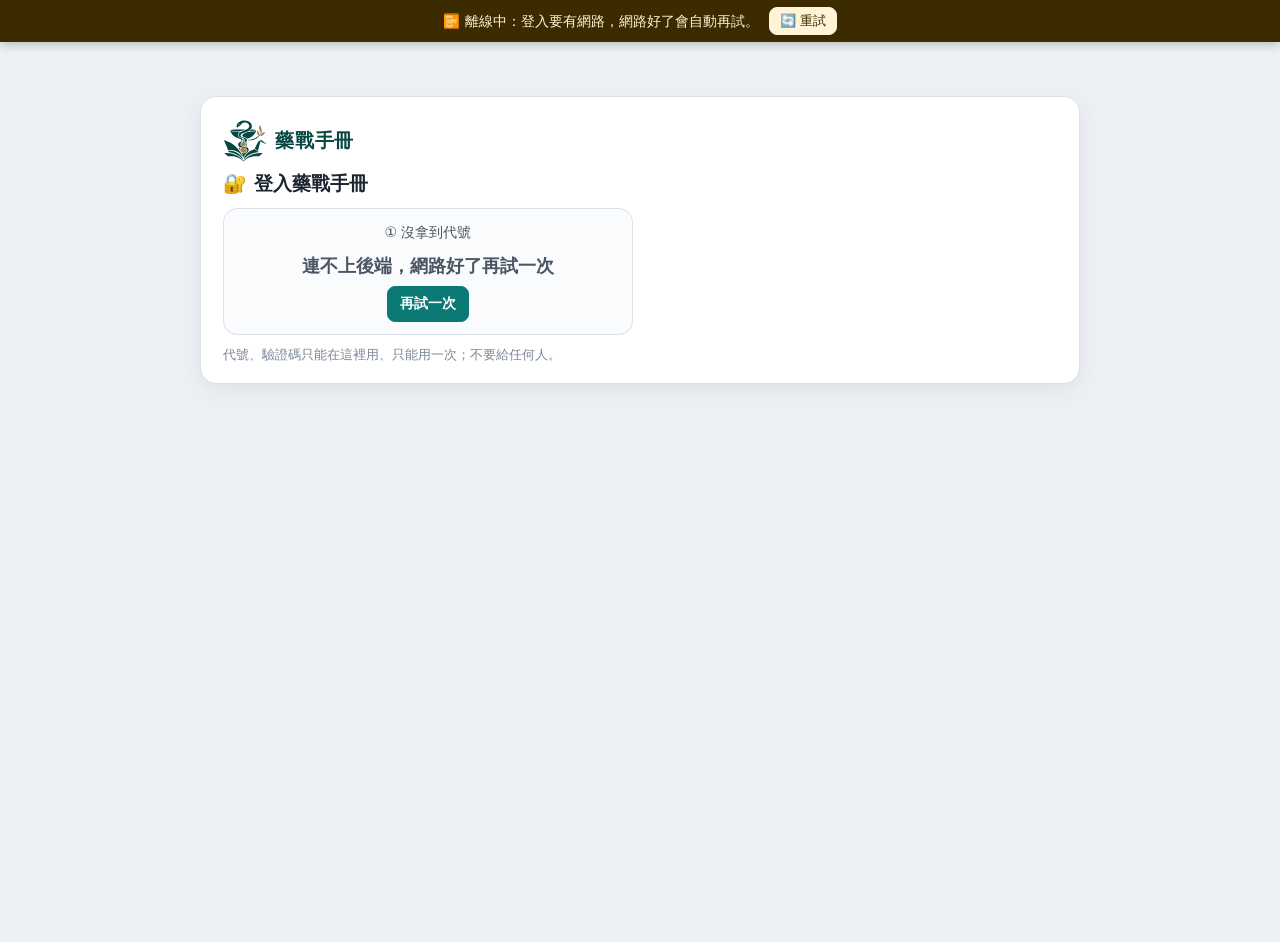
==== index.html @ fbfbbc4a "Add files via upload" ====
<!doctype html>
<html lang="zh-Hant">
<head>
<meta charset="utf-8">
<meta http-equiv="Content-Security-Policy" content="default-src 'none'; script-src 'self'; style-src 'self' 'unsafe-inline'; img-src 'self' data: blob: https:; connect-src 'self' https://script.google.com https://script.googleusercontent.com; font-src data:; media-src blob:; base-uri 'none'; form-action 'none'; object-src 'none'; frame-src https:; worker-src 'self'; manifest-src 'self'">
<meta name="referrer" content="no-referrer">
<meta name="robots" content="noindex,nofollow,noarchive,nosnippet,noimageindex">
<meta name="viewport" content="width=device-width, initial-scale=1, viewport-fit=cover">
<meta name="buyao-hb" content="v12.35（藥戰手冊網頁 12.35・第 74 批）">
<title>藥戰手冊</title>
<link rel="icon" type="image/png" sizes="64x64" href="[data-uri]">
<link rel="apple-touch-icon" href="[data-uri]">
<link rel="stylesheet" href="hb.css?v=7b2b72beb1">
<style>.hbl{visibility:hidden;animation:hbl 0s linear 15s forwards}@keyframes hbl{to{visibility:visible}}</style>
</head>
<body>
<div id="app" class="app"><div class="scr bootscr"><div class="scr-in ld"><div class="ld-logo"><svg class="lg" aria-hidden="true" xmlns="http://www.w3.org/2000/svg" viewBox="153 123 1009 1009"><path fill="#064742" fill-rule="evenodd" d="M616.0 1094.2C567.2 1033.0 485.4 991.3 389.6 978.9C358.2 974.8 314.9 975.2 281.3 979.7L269.0 981.4L252.3 964.8C231.6 944.3 213.5 928.6 194.2 914.6C189.1 910.8 185.1 907.3 185.3 906.6C186.1 904.2 219.1 903.3 247.0 905.0C327.9 909.9 413.6 931.9 479.5 964.8C516.7 983.3 543.9 1002.2 572.3 1029.2C588.4 1044.4 596.9 1054.1 609.8 1071.4C623.4 1089.7 622.3 1088.5 624.0 1086.8C624.8 1085.9 628.0 1081.8 631.0 1077.5C669.0 1023.6 712.4 986.8 771.3 958.5C803.8 942.8 834.2 932.1 878.0 920.7C930.3 907.0 1006.5 900.1 1054.8 904.7C1062.5 905.4 1062.7 906.9 1055.6 912.0C1037.5 925.1 1003.3 954.7 987.8 970.9C982.4 976.4 977.4 981.0 976.7 981.0C976.0 981.0 969.2 980.1 961.5 979.0C885.2 968.3 802.8 981.1 733.5 1014.4C693.0 1033.8 660.8 1058.0 634.0 1088.9C628.3 1095.6 623.1 1101.0 622.5 1101.0C621.9 1101.0 618.9 1098.0 616.0 1094.2ZM609.0 1047.8C587.8 1021.0 559.6 993.7 533.3 974.6C479.2 935.2 376.1 895.9 298.0 884.9C290.0 883.8 283.1 882.4 282.5 881.9C281.9 881.3 280.3 876.1 278.9 870.2C276.8 861.8 276.5 859.2 277.5 858.2C282.0 853.3 333.9 851.8 359.0 855.8C433.7 867.9 503.3 902.4 553.0 952.0C583.5 982.4 602.9 1011.7 612.4 1041.9C615.9 1053.1 614.8 1055.1 609.0 1047.8ZM631.6 1049.1C630.5 1047.3 635.2 1028.2 641.6 1008.9C654.8 968.6 683.4 927.3 716.8 900.1C722.0 895.9 728.3 890.8 730.8 888.7C738.0 882.9 753.3 872.9 766.5 865.2C777.5 858.9 788.9 852.8 822.5 835.5C829.1 832.1 842.9 824.9 853.3 819.6L872.0 809.8L874.9 811.7C876.4 812.7 883.7 818.1 891.1 823.7C898.5 829.3 908.5 836.9 913.5 840.6C924.0 848.5 952.7 867.8 962.3 873.5C975.8 881.5 976.0 882.4 963.8 883.4C932.9 886.0 876.3 898.3 840.5 910.1C748.5 940.6 681.5 984.5 639.5 1041.8C633.5 1050.0 632.6 1050.8 631.6 1049.1ZM621.2 1008.8C619.5 994.1 615.5 975.6 611.4 962.6C607.6 950.8 594.8 923.3 588.7 913.7C584.1 906.6 584.0 905.6 588.2 906.3C590.0 906.6 595.3 907.6 600.0 908.4C632.7 914.4 669.2 903.6 689.5 881.9C703.1 867.4 709.8 851.4 708.7 836.3C707.8 823.9 702.0 814.3 689.9 805.2C671.3 791.1 643.2 782.6 587.5 774.0C550.8 768.3 528.5 759.7 514.7 745.7C495.7 726.6 495.3 699.6 513.8 675.7C519.8 667.8 528.7 660.6 541.8 653.1C558.0 643.9 595.0 629.6 597.2 631.8C599.1 633.7 592.7 642.3 578.5 657.0C567.2 668.7 563.8 672.9 560.7 679.0C552.7 695.0 552.3 711.1 559.6 725.1C567.6 740.3 582.5 748.5 619.5 758.1C659.3 768.3 681.9 776.6 696.6 786.3C708.6 794.2 709.5 791.7 698.8 780.4C691.1 772.4 681.0 765.5 668.5 759.9C664.4 758.0 661.0 755.9 661.0 755.2C661.0 753.2 666.2 749.1 668.8 749.0C670.1 749.0 675.0 750.6 679.8 752.6C710.9 765.4 730.9 784.0 738.0 806.6C744.7 828.2 739.5 852.9 724.2 872.2C721.0 876.2 709.5 888.0 698.7 898.4C687.8 908.7 676.3 920.7 673.0 924.9C654.3 948.6 640.2 974.3 630.4 1002.2C627.2 1011.5 624.1 1019.0 623.5 1019.0C622.8 1019.0 621.9 1014.8 621.2 1008.8ZM599.1 983.7C555.5 914.2 497.0 868.5 421.5 845.2C374.5 830.7 316.8 829.0 279.7 841.2C273.8 843.1 272.8 843.2 271.6 841.9C270.8 841.1 267.4 833.1 264.0 824.0C236.5 751.5 208.2 684.8 181.5 629.4C176.1 618.1 172.6 609.7 173.0 609.0C173.9 607.5 176.5 608.3 204.5 618.7C298.2 653.6 364.3 689.1 424.0 736.6C446.1 754.3 478.9 787.6 496.9 810.9C499.3 814.0 503.1 818.8 505.4 821.5C510.1 827.1 538.5 864.6 552.6 884.0C569.7 907.4 586.8 934.8 593.2 949.0C602.4 969.3 609.6 994.0 606.2 994.0C605.8 994.0 602.6 989.4 599.1 983.7ZM937.5 843.7C929.8 838.0 918.3 829.5 912.0 824.9C885.0 805.3 882.0 802.8 882.0 800.4C882.0 799.1 884.3 793.6 887.1 788.3C890.0 782.9 895.7 771.8 900.0 763.5C904.2 755.2 910.2 743.8 913.2 738.0C916.3 732.2 925.4 714.7 933.5 699.0C956.2 655.1 966.1 636.7 968.4 634.2C969.5 632.9 978.6 626.6 988.5 620.3C998.4 613.9 1008.5 607.4 1010.9 605.8C1015.6 602.7 1019.6 602.4 1021.3 605.1C1022.1 606.3 1021.7 609.2 1019.8 615.6C1013.3 638.0 1002.9 674.7 999.6 686.5C997.7 693.6 992.9 711.0 989.1 725.0C981.2 753.5 980.3 757.0 966.7 810.0C961.4 830.6 956.6 848.9 956.2 850.5C954.8 855.6 952.4 854.7 937.5 843.7ZM524.0 826.9C520.7 822.4 518.0 817.7 518.0 816.6C518.0 807.5 527.3 787.3 535.6 778.2L540.7 772.5L546.6 773.8C555.8 775.7 556.1 776.6 550.1 784.0C540.4 796.2 534.6 810.3 533.2 825.9C532.8 831.0 532.0 834.5 531.3 834.7C530.6 835.0 527.4 831.4 524.0 826.9ZM681.8 743.8C679.2 742.7 676.9 741.3 676.7 740.6C676.4 740.0 678.0 736.5 680.2 733.0C690.2 716.5 691.3 696.8 683.2 680.5C678.9 671.9 675.0 666.9 661.5 653.0C646.3 637.4 643.5 632.7 643.6 623.5C643.7 619.1 644.4 616.1 646.3 612.3C652.1 601.1 649.1 587.8 638.5 577.5C627.9 567.1 611.5 560.3 569.0 548.5C550.8 543.5 532.2 535.2 523.4 528.2C504.9 513.6 502.5 483.9 518.0 460.8C534.0 436.8 562.9 417.3 611.9 397.3C652.3 380.8 659.7 377.6 673.0 371.2C712.4 352.3 736.1 332.7 747.7 309.6C760.4 284.4 756.2 258.2 736.2 236.8C727.2 227.3 720.2 222.4 706.4 215.8C668.0 197.8 613.1 201.3 589.2 223.5C585.7 226.7 581.7 231.4 580.3 233.9C565.0 260.4 546.7 277.8 516.5 294.4C503.9 301.3 498.0 303.9 488.8 306.4C483.5 307.9 483.0 308.3 482.0 311.8C480.5 317.5 480.9 324.9 483.1 331.0C486.3 339.9 486.4 340.0 484.7 340.0C483.9 340.0 481.1 337.7 478.6 334.9C473.2 328.9 470.0 320.0 470.0 310.8C470.0 306.3 469.4 303.8 467.8 301.2C466.1 298.4 465.5 295.6 465.2 288.9C464.0 264.5 483.0 226.5 507.7 204.0C527.9 185.6 560.9 168.7 591.3 161.0C638.1 149.3 690.3 154.3 732.7 174.5C784.5 199.3 815.0 241.3 815.0 287.9C815.0 342.2 777.4 384.6 702.5 415.0C695.4 417.9 674.0 425.5 655.0 432.0C604.2 449.3 594.4 453.5 579.8 464.2C570.9 470.7 564.8 477.7 560.8 485.8C554.6 498.4 556.8 513.8 566.4 524.8C574.6 534.1 590.5 541.3 620.0 549.0C653.1 557.7 669.0 563.5 681.1 571.6C706.8 588.6 710.1 617.7 689.0 640.4C685.9 643.7 682.8 647.5 682.1 648.7C679.5 653.7 681.2 658.6 688.1 666.6C698.6 678.8 702.3 688.7 702.4 705.0C702.5 720.4 698.3 733.5 690.5 742.9C687.4 746.5 687.9 746.4 681.8 743.8ZM1122.5 688.9C1113.2 685.1 1097.4 678.6 1087.5 674.6C1041.4 655.8 1024.4 648.6 1022.8 647.1C1021.2 645.6 1021.4 644.4 1026.9 626.6C1030.0 616.1 1033.2 607.4 1033.9 607.2C1034.5 607.0 1037.6 608.7 1040.8 611.1C1049.4 617.5 1084.5 645.6 1092.6 652.4C1096.5 655.8 1105.9 663.7 1113.5 670.0C1145.7 696.8 1145.0 696.1 1141.3 695.9C1140.3 695.9 1131.8 692.8 1122.5 688.9ZM578.4 625.9C578.2 625.4 577.8 620.7 577.7 615.3C577.4 602.8 575.1 597.3 567.1 589.7C559.4 582.4 557.9 581.7 535.8 576.1C500.2 567.0 482.4 560.7 457.0 548.1C401.5 520.5 361.6 481.8 337.0 431.5C328.9 415.1 322.2 396.4 323.7 394.9C324.4 394.2 327.8 394.8 334.4 396.9C354.8 403.4 398.2 409.0 452.0 412.0C470.8 413.0 526.3 415.0 537.8 415.0C542.3 415.0 544.0 415.4 544.0 416.4C544.0 417.1 541.2 419.9 537.8 422.6C507.2 446.4 490.9 476.1 494.9 501.1C497.4 516.8 502.8 526.6 514.3 536.1C524.8 544.9 535.2 549.5 568.7 560.0C580.6 563.7 587.7 568.2 593.2 575.5C598.3 582.2 600.1 587.8 600.7 598.5C601.2 607.2 601.1 607.7 597.8 614.0C594.9 619.8 593.9 620.8 589.0 623.2C582.8 626.2 579.2 627.1 578.4 625.9ZM744.0 610.9C727.2 609.8 726.0 609.3 726.0 604.1C726.0 601.9 726.4 599.9 726.9 599.6C727.3 599.3 735.3 598.8 744.6 598.5C785.1 597.0 811.8 592.7 847.0 581.8C868.8 575.1 880.3 570.5 899.1 560.9C968.6 525.4 1017.8 466.4 1041.3 390.0C1043.8 382.0 1046.1 373.6 1046.5 371.2C1047.2 367.0 1049.2 365.6 1050.4 368.6C1051.4 371.3 1051.0 381.1 1049.5 391.5C1044.3 426.1 1027.7 462.5 1001.4 497.2C991.5 510.3 965.8 536.0 951.5 547.1C893.7 592.3 817.0 615.9 744.0 610.9ZM707.9 575.8C701.0 562.9 683.6 551.8 656.5 543.0C616.7 530.2 604.7 523.6 598.0 511.0C595.6 506.5 596.2 496.2 599.2 489.7C607.2 472.6 631.1 458.1 691.7 433.4C699.0 430.4 711.6 424.9 719.7 421.2L734.5 414.3L753.0 413.6C818.1 411.2 875.2 404.6 899.9 396.8C905.5 395.0 909.6 394.2 910.1 394.7C911.4 396.0 905.2 413.4 898.6 427.3C879.0 468.7 844.9 506.0 802.0 533.2C781.7 546.1 761.7 555.6 737.5 563.9C720.6 569.8 718.5 570.8 714.6 574.9C711.1 578.6 709.5 578.8 707.9 575.8ZM482.5 398.9C413.9 396.8 342.0 390.1 326.2 384.2C320.7 382.1 319.5 379.1 323.2 376.6C332.6 370.4 387.4 365.6 477.0 363.0C529.8 361.5 662.0 361.7 662.0 363.3C662.0 364.7 646.4 371.8 622.9 381.0C614.4 384.3 600.5 390.0 592.0 393.5L576.5 400.0L541.5 399.8C522.2 399.8 495.7 399.3 482.5 398.9ZM768.4 396.9C767.6 395.6 767.3 396.0 778.0 387.9C782.7 384.4 790.5 377.7 795.3 373.1L804.2 364.6L811.3 364.8C846.8 366.0 890.1 370.4 904.9 374.4C919.1 378.3 915.2 383.7 896.0 387.0C892.4 387.6 887.0 388.5 884.0 389.0C869.2 391.6 854.1 393.1 813.0 396.0C781.7 398.3 769.4 398.5 768.4 396.9ZM522.3 250.1C526.1 246.6 528.8 241.2 529.2 236.4C529.5 233.0 529.2 232.5 527.3 232.2C524.7 231.8 516.3 236.0 513.3 239.2C508.5 244.4 505.2 256.2 508.2 257.3C510.0 257.9 518.9 253.4 522.3 250.1Z"/><path fill="#A78448" fill-rule="evenodd" d="M604.1 897.9C590.4 895.2 578.3 889.0 568.1 879.4C541.0 853.9 540.2 813.4 566.3 786.7L573.0 779.7L579.8 780.3C591.1 781.4 629.7 788.6 641.8 791.9C664.9 798.2 679.6 805.4 688.0 814.6C693.7 820.8 695.0 824.4 695.0 834.3C695.0 864.8 672.4 890.5 639.4 897.5C631.9 899.1 611.4 899.3 604.1 897.9ZM633.0 752.4C630.0 751.6 624.6 750.6 621.0 750.0C589.5 744.9 572.0 731.2 568.8 709.2C567.7 701.9 567.8 700.5 569.9 692.9C573.0 681.2 575.4 677.6 591.0 661.5C608.9 642.9 611.7 637.3 614.0 614.4C615.6 598.4 612.6 585.0 605.0 574.8C603.4 572.5 602.0 570.2 602.0 569.8C602.0 566.6 616.9 573.5 624.5 580.2C627.1 582.5 630.2 586.7 632.1 590.5C635.6 597.7 635.7 600.8 632.5 615.0C628.9 631.3 633.3 642.6 649.6 658.7C667.5 676.5 672.1 683.7 674.1 697.5C676.7 715.0 667.9 733.3 652.2 743.0C649.6 744.6 645.8 747.7 643.8 750.0C641.8 752.2 639.8 754.0 639.3 753.9C638.9 753.8 636.0 753.2 633.0 752.4ZM1002.6 511.2C1002.3 510.8 1003.9 508.4 1006.0 505.9C1008.1 503.4 1014.1 495.3 1019.4 487.9C1036.1 464.5 1037.3 462.8 1045.5 454.6C1062.4 437.4 1085.7 426.1 1109.1 423.4C1116.6 422.6 1116.9 423.4 1113.5 433.6C1102.0 467.5 1082.6 489.4 1053.6 501.2C1036.4 508.3 1004.6 514.5 1002.6 511.2ZM961.3 508.2C959.7 507.0 950.2 489.9 946.4 481.2C939.6 465.4 937.7 455.6 937.6 437.5C937.6 421.1 938.6 413.5 943.1 396.8C946.3 385.0 946.6 385.0 957.3 396.1C972.0 411.3 978.5 424.4 981.2 444.0C983.4 460.6 979.2 480.1 969.4 499.1C965.0 507.6 963.3 509.5 961.3 508.2ZM1014.8 420.2C999.8 399.1 990.2 379.0 984.8 357.0C982.8 348.7 982.5 345.1 982.5 328.0C982.6 310.2 982.8 307.5 985.3 297.5C989.7 279.8 994.3 265.8 995.8 265.2C998.8 264.1 1012.5 282.3 1021.5 299.2C1036.6 327.6 1039.4 359.7 1029.9 397.5C1027.6 406.8 1022.4 421.9 1020.8 423.7C1019.1 425.7 1018.4 425.3 1014.8 420.2Z"/></svg></div><div class="ld-name">藥戰手冊</div><div class="bk" aria-hidden="true"><i class="bk-c"></i><i class="bk-l"></i><i class="bk-r"></i><i class="bk-p"></i><i class="bk-p"></i><i class="bk-p"></i></div><div class="ldbar" id="ldBar" role="progressbar" aria-label="載入進度" aria-valuemin="0" aria-valuemax="100"><i id="ldFill" class="pre"></i></div><p class="muted ldtx" id="bootMsg" role="status" aria-live="polite">載入網頁…</p><p class="muted hbl">還在載入…等太久的話：重新整理這一頁（LINE 裡是下面那排的 ↻）；還是不行，改用 Safari 或 Chrome 打開。</p><noscript><p>要開啟 JavaScript 才能看。</p></noscript></div></div></div>
<script src="cfg.js" defer></script>
<script src="hb3d.js?v=7b2b72beb1" defer></script>
<script src="hb.js?v=7b2b72beb1" defer></script>
</body>
</html>
---- hb.css ----
:root{
  color-scheme: light;
  --bg:#EEF1F4; --panel:#fff; --ink:#1B2430; --ink2:#4A5565; --ink3:#7B8696; --line:#DCE1E8;
  --accent:#0B7A75; --accent2:#E3F4F2; --blue:#1F6FD0; --warn:#8A5A00; --warnbg:#FFF4D6; --bad:#B3261E; --ok:#1B7F3B;
  --mono: ui-monospace, SFMono-Regular, Menlo, Consolas, "Noto Sans Mono CJK TC", monospace;
}
*{box-sizing:border-box}
html,body{margin:0;background:var(--bg);color:var(--ink);font:14px/1.55 "Noto Sans TC","PingFang TC","Microsoft JhengHei",system-ui,-apple-system,"Noto Sans CJK TC",sans-serif}
button{font:inherit;color:inherit;cursor:pointer}
.wrap{max-width:1800px;margin:0 auto;padding:18px 16px 60px}
h1{font-size:20px;margin:0 0 4px}
.sub{color:var(--ink2);margin:0 0 12px}
.banner{background:#FFF8E1;border:1px solid #F0DDA0;border-radius:10px;padding:10px 14px;color:#6B4E00;margin:10px 0 14px;font-size:13.5px}
.banner b{color:#4D3800}
.tabs{display:flex;gap:6px;flex-wrap:wrap;margin:6px 0 14px;position:sticky;top:0;background:var(--bg);padding:8px 0;z-index:20}
.tab{border:1px solid var(--line);background:#fff;border-radius:999px;padding:7px 14px;font-size:14px}
.tab[aria-selected=true]{background:var(--accent);border-color:var(--accent);color:#fff;font-weight:600}
.pane{display:none}.pane.on{display:block}
.card{background:var(--panel);border:1px solid var(--line);border-radius:14px;padding:14px 16px}
.card h2{font-size:16px;margin:0 0 6px}
.card h3{font-size:14px;margin:0 0 4px}
.muted{color:var(--ink3)}
.tag{display:inline-block;border-radius:6px;padding:1px 7px;font-size:12px;font-weight:600;background:var(--accent2);color:var(--accent)}
.tag.warn{background:var(--warnbg);color:var(--warn)}
.tag.gray{background:#EEF0F3;color:#4A5565}
.mk{display:inline-flex;align-items:center;justify-content:center;width:20px;height:20px;border-radius:50%;background:#D93025;color:#fff;font-size:12px;font-weight:700;vertical-align:middle;margin:0 3px}
.row{display:flex;gap:16px;flex-wrap:wrap;align-items:flex-start}
.btn{border:1px solid var(--line);background:#fff;border-radius:8px;padding:6px 12px}
.btn.pri{background:var(--accent);border-color:var(--accent);color:#fff;font-weight:600}
.btn.bad{color:var(--bad);border-color:#E8B9B5}
.btn.sm{padding:3px 9px;font-size:12.5px}
.btn:disabled{opacity:.45;cursor:default}

.fx-bubble{position:relative;flex:none;font-family:inherit;color:#111}
.fx-car{display:flex;gap:8px;align-items:stretch;overflow-x:auto;padding:2px 2px 8px;max-width:100%;scrollbar-width:thin}
.fx-box{min-width:0;position:relative}
.fx-text{min-width:0;overflow-wrap:anywhere}
.fx-tap{cursor:pointer}
.fx-tap:hover{filter:brightness(.97)}
.fx-btn{display:flex;align-items:center;justify-content:center;text-align:center;border-radius:8px;font-weight:700;padding:0 10px;user-select:none}
.fx-img{display:block;max-width:100%}
.fx-sep{height:1px;background:#E0E0E0}

.web{background:#fff;border:1px solid var(--line);border-radius:14px;overflow:hidden;position:relative}
.wbar{display:flex;align-items:center;gap:10px;padding:10px 16px;border-bottom:1px solid var(--line);background:#fff}
.wbar .ttl{font-weight:800;color:var(--accent);font-size:16px}
.wbar .sp{flex:1}
.wbar .who{font-size:12.5px;color:var(--ink2)}
.wbar .idle{font-size:12px;border-radius:999px;background:#F1F3F5;padding:2px 9px;color:#4A5565;font-variant-numeric:tabular-nums}
.wbody{display:flex;min-height:520px}
.side{width:260px;flex:none;border-right:1px solid var(--line);background:#FAFBFC;padding:10px;overflow:auto;max-height:760px}
.side h4{margin:6px 8px;font-size:12px;color:var(--ink3);letter-spacing:.04em}
.chI{display:flex;gap:9px;align-items:center;padding:7px 8px;border-radius:9px;cursor:pointer;border:1px solid transparent}
.chI:hover{background:#EFF2F5}
.chI.on{background:var(--accent2);border-color:#BFE3DF}
.chI .th{width:38px;height:38px;border-radius:8px;flex:none;object-fit:cover;background:#ddd}
.chI .t1{font-size:12px;color:var(--accent);font-weight:700;line-height:1.2}
.chI .t2{font-size:13.5px;line-height:1.25;font-weight:600}
.main{flex:1;min-width:0;padding:18px 22px;position:relative}
.wm{position:absolute;inset:0;pointer-events:none;z-index:6;opacity:.09;background-repeat:repeat}
.grid10{display:grid;grid-template-columns:repeat(auto-fill,minmax(190px,1fr));gap:12px}
.gch{border:1px solid var(--line);border-radius:12px;overflow:hidden;background:#fff;cursor:pointer;display:flex;flex-direction:column}
.gch:hover{box-shadow:0 4px 14px rgba(20,40,60,.12)}
.gch img{width:100%;aspect-ratio:20/13;object-fit:cover;display:block}
.gch .gb{padding:9px 11px}
.gch .n{font-size:12px;color:var(--accent);font-weight:700}
.gch .nm{font-weight:700;font-size:14.5px;line-height:1.3}
.gch .it{font-size:12px;color:var(--ink3);margin-top:3px}
.art{max-width:var(--aw,760px)}
.art h2{font-size:20px;margin:2px 0 2px}
.art .crumb{font-size:12.5px;color:var(--accent);font-weight:700}
.art .txt{margin:5px 0}
.art .li{display:flex;gap:8px;margin:5px 0}
.art .li .mkr{flex:none;min-width:1.6em;color:var(--ink2)}
.art table{border-collapse:collapse;margin:10px 0;font-size:13.5px;max-width:100%}
.art th,.art td{border:1px solid #CBD2DA;padding:5px 9px;text-align:center}
.art th{background:#F0F3F6}
.art figure{margin:12px 0;max-width:min(100%,560px)}
.art figure img{width:100%;border:1px solid var(--line);border-radius:6px;display:block;cursor:zoom-in}
.art figcaption{font-size:12.5px;color:var(--ink3);margin-top:3px}
.note{background:#FFF8E1;border:1px solid #F0DDA0;border-radius:8px;padding:8px 12px;margin:12px 0;color:#5B4300}
.note b.nl{display:block;font-size:12px;letter-spacing:.06em;color:#8A6D00;margin-bottom:2px}
.foot{font-size:12px;color:#9AA3AF;text-align:center;margin-top:18px}

.edit{display:grid;grid-template-columns:230px minmax(360px,1fr) 400px;gap:0;min-height:640px}
.edit>div{padding:12px;min-width:0}
.edit .c1{border-right:1px solid var(--line);background:#FAFBFC}
.edit .c3{border-left:1px solid var(--line);background:#F6F8FA}
.lbl{font-size:12px;color:var(--ink3);margin:10px 0 3px;font-weight:600}
.in,.ta{width:100%;border:1px solid #C7CED7;border-radius:8px;padding:7px 10px;font:inherit;background:#fff}
.ta{min-height:76px;resize:vertical}
.blk{border:1px solid var(--line);border-radius:10px;background:#fff;margin:8px 0;overflow:hidden}
.blk .bh{display:flex;align-items:center;gap:6px;padding:4px 8px;background:#F3F5F8;font-size:12px;color:var(--ink2);font-weight:600}
.blk .bh .sp{flex:1}
.blk .bb2{padding:8px}
.blk .bb2 .ta{min-height:60px}
.drop{border:2px dashed #AAB4C0;border-radius:10px;padding:12px;text-align:center;color:var(--ink3);background:#fff;font-size:13px}
.drop.hot{border-color:var(--accent);background:var(--accent2)}
.drop img{max-width:100%;max-height:140px;border-radius:6px;display:block;margin:6px auto 0}
.gridT{border-collapse:collapse;width:100%;font-size:12.5px}
.gridT td{border:1px solid #CBD2DA;padding:0}
.gridT input{width:100%;border:0;padding:4px 6px;font:inherit;background:transparent;min-width:44px}
.gridT tr:first-child td{background:#F0F3F6;font-weight:700}
.seg{display:inline-flex;border:1px solid #C7CED7;border-radius:8px;overflow:hidden}
.seg button{border:0;background:#fff;padding:4px 9px;font-size:12.5px;border-right:1px solid #E1E5EA}
.seg button:last-child{border-right:0}
.seg button.on{background:var(--accent);color:#fff;font-weight:700}
.meter{height:10px;border-radius:999px;background:#E3E7EC;overflow:hidden}
.meter i{display:block;height:100%;background:var(--accent);border-radius:999px}
.meter.over i{background:#D93025}
.meter.warn i{background:#E8A200}
.pvwrap{background:#7F9BC3;border-radius:12px;padding:10px;display:flex;justify-content:center;overflow:auto;max-height:560px}
.pvweb{background:#fff;border:1px solid var(--line);border-radius:10px;padding:10px 12px;overflow:auto;max-height:560px;margin:0 auto}

.tbl{border-collapse:collapse;width:100%;font-size:13px}
.tbl th,.tbl td{border-bottom:1px solid #E5E9EE;padding:7px 8px;text-align:left;vertical-align:middle}
.tbl th{font-size:12px;color:var(--ink3);font-weight:600;background:#FAFBFC}
.st{border-radius:999px;padding:1px 8px;font-size:12px;font-weight:600}
.st.ok{background:#E2F5E8;color:var(--ok)}.st.wait{background:#FFF1CC;color:#7A5200}.st.no{background:#FBE4E2;color:var(--bad)}.st.gray{background:#EEF0F3;color:#4A5565}
.sw2{display:inline-flex;align-items:center;gap:8px}
.tog{width:38px;height:22px;border-radius:999px;background:#C5CCD5;position:relative;border:0;padding:0}
.tog::after{content:"";position:absolute;top:2px;left:2px;width:18px;height:18px;border-radius:50%;background:#fff;transition:left .15s}
.tog.on{background:var(--accent)}.tog.on::after{left:18px}
.steps{display:flex;gap:10px;flex-wrap:wrap}
.stp{flex:1 1 230px;border:1px solid var(--line);border-radius:12px;padding:12px;background:#fff}
.stp.on{border-color:var(--accent);box-shadow:0 0 0 2px #BFE3DF}
.stp .no{display:inline-flex;width:22px;height:22px;border-radius:50%;background:var(--accent);color:#fff;align-items:center;justify-content:center;font-size:12px;font-weight:700;margin-right:6px}
.codebox{font-family:var(--mono);font-size:22px;letter-spacing:.14em;background:#F3F5F8;border-radius:8px;padding:8px 12px;text-align:center;font-weight:700}
.ovl{position:absolute;inset:0;background:rgba(15,23,32,.55);display:flex;align-items:center;justify-content:center;z-index:30}
.ovl .dlg{background:#fff;border-radius:12px;padding:18px 20px;max-width:360px;text-align:center}
.lightbox{position:fixed;inset:0;background:rgba(0,0,0,.78);display:flex;align-items:center;justify-content:center;z-index:60}
.lightbox img{max-width:92vw;max-height:90vh;border-radius:6px;background:#fff}
.ask{counter-reset:ask}
.ask li{margin:8px 0}
@media (max-width:1100px){.edit{grid-template-columns:1fr}.edit .c1,.edit .c3{border:0;border-top:1px solid var(--line)}}
@media (max-width:760px){.wbody{flex-direction:column}.side{width:auto;border-right:0;border-bottom:1px solid var(--line);max-height:none}}

.chT{padding:5px 8px 5px 30px;font-size:13px;border-radius:8px;cursor:pointer;color:var(--ink2);line-height:1.3}
.chT:hover{background:#EFF2F5}
.chT.on{background:var(--accent2);color:var(--accent);font-weight:700}
.hint{font-size:12.5px;color:var(--ink3);margin:4px 0}
.no6{color:var(--accent);font-weight:800;margin-right:2px;font-size:13px}
.addrow{display:flex;gap:6px;margin:6px 0 4px}
.wrow{display:flex;gap:6px;align-items:center;flex-wrap:wrap;margin:6px 0}
.wn{width:56px;border:1px solid #C7CED7;border-radius:6px;padding:3px 5px;font:inherit}
.tb{display:flex;gap:6px;align-items:center;flex-wrap:wrap;margin:6px 0}
.rrow{display:flex;gap:8px;align-items:center;flex-wrap:wrap}
.mrow{display:grid;grid-template-columns:84px 1fr 112px;gap:8px;align-items:center;font-size:12.5px;margin:4px 0}
.mrow .num{font-variant-numeric:tabular-nums;color:var(--ink2);text-align:right}
.drop .fn{font-size:12px;color:var(--ink3);margin-top:4px;word-break:break-all}
.drop:focus{outline:none;border-color:var(--accent);background:var(--accent2)}
.pvstack{display:flex;flex-direction:column;gap:8px;align-items:flex-start}
.pvwebwrap{display:flex;justify-content:center;overflow:auto;max-height:560px;background:#F6F8FA;border-radius:10px;padding:8px}
.trow{display:flex;justify-content:space-between;align-items:center;border:1px solid var(--line);border-radius:10px;padding:10px 12px;cursor:pointer;background:#fff}
.trow:hover{box-shadow:0 2px 8px rgba(20,40,60,.1)}
.toast{position:fixed;left:50%;bottom:22px;transform:translateX(-50%);background:rgba(15,23,32,.94);color:#fff;border-radius:10px;padding:8px 14px;font-size:13px;opacity:0;pointer-events:none;transition:opacity .2s;z-index:80;max-width:min(92vw,520px)}
.toast.on{opacity:1}
.srow{display:flex;gap:12px;align-items:center;padding:9px 0;border-bottom:1px solid #EEF0F3}
.srow:last-child{border-bottom:0}
.edit.web{overflow:visible}
.edit .c1,.edit .c3{position:sticky;top:58px;align-self:start;max-height:calc(100vh - 66px);overflow:auto}
.ends{display:flex;justify-content:space-between;font-size:11.5px;color:var(--ink3);margin:0 2px 2px}
.pvwrap{max-height:min(520px,calc(100vh - 360px))}
#pane-sec,#pane-ask{max-width:1100px}
.bigov{position:fixed;inset:0;background:rgba(15,23,32,.62);z-index:70;display:flex;flex-direction:column;padding:16px}
.bigbar{display:flex;gap:10px;align-items:center;background:#fff;border-radius:10px 10px 0 0;padding:8px 12px}
.bigbody{flex:1;min-height:0;overflow:auto;background:#EEF1F4;border-radius:0 0 10px 10px;padding:12px}

mark{background:#FFE58F;color:inherit;border-radius:3px;padding:0 1px}
.pgs{font-size:12px;color:#8A6D00}
.pgline{margin-top:6px;font-size:13px}
.pgline.gap{margin-top:1.4em}
.pgline.solo{margin:12px 0}
.pgtag{display:inline-flex;align-items:center;flex-wrap:wrap;background:#DDF1EE;border:1px solid #8CCBC5;border-radius:8px;padding:5px 11px;color:#0B5F5B;font-size:13px}
.pgtag b{color:#064B47;margin-left:.1em}

.tscroll{overflow-x:auto;margin:10px 0}
.art .tscroll table{margin:0}
.tsh{font-size:12px;color:var(--ink3);margin:-4px 0 8px}

.lad{margin:8px 0}
.lr{display:flex;gap:6px;margin:5px 0;align-items:flex-start;white-space:pre-wrap}
.lr .lm{flex:none;color:var(--ink2)}
.lr.strong .lm{color:var(--accent);font-weight:700}
.lr .lt{flex:1;min-width:0}
.lad figure.lim{margin:6px 0 8px}
.lad figure.lim img{display:block;max-width:min(100%,520px);width:auto;height:auto;border-radius:8px;border:1px solid #E3E7EC;background:#fff;cursor:zoom-in}
.lad figure.lim figcaption{font-size:12px;color:var(--ink3);margin-top:3px}

.kwrow{display:flex;gap:6px;flex-wrap:wrap;align-items:center;margin:6px 0 8px}
.kwchip{border:1px solid #BFE3DF;background:var(--accent2);color:var(--accent);border-radius:999px;padding:1px 10px;font-size:12.5px}
.kwp{border:1px solid var(--line);border-radius:12px;padding:12px 14px;background:#fff;margin:8px 0;max-width:640px;box-shadow:0 1px 4px rgba(20,40,60,.06)}
.kwh{display:flex;gap:4px;align-items:baseline;font-size:16px;border-bottom:1px solid #E3E7EC;padding-bottom:8px;margin-bottom:4px;flex-wrap:wrap}
.kwpt{display:flex;gap:8px;padding:8px 0;border-top:1px solid #EEF0F3}
.kwh+.kwpt{border-top:0}
.kwn{color:var(--accent);font-weight:700;flex:none}
.src{display:block;font-size:12.5px;color:var(--accent);text-decoration:underline;margin-top:3px;cursor:pointer;line-height:1.4}
.src.ext{color:var(--blue)}
.sect{font-weight:700;margin:14px 0 6px;color:var(--ink2)}
.hit{border:1px solid var(--line);border-radius:10px;padding:9px 12px;background:#fff;margin:6px 0;cursor:pointer;max-width:640px}
.hit:hover{box-shadow:0 2px 8px rgba(20,40,60,.1)}
.wsearch{display:flex;gap:6px;align-items:center;flex-wrap:wrap}
.kwgrid{display:grid;grid-template-columns:repeat(auto-fill,minmax(200px,1fr));gap:10px;max-width:760px}
.kwcard{border:1px solid var(--line);border-radius:10px;padding:10px 12px;background:#fff;cursor:pointer}
.kwcard:hover{box-shadow:0 2px 8px rgba(20,40,60,.1)}
.trow .pgs{background:#FFF4D6;border-radius:6px;padding:0 6px}

.edwrap{background:#fff;border:1px solid var(--line);border-radius:14px}
.edtbw{position:sticky;top:var(--tabsH,58px);z-index:15;background:#fff;border-bottom:1px solid var(--line);border-radius:14px 14px 0 0;box-shadow:0 2px 6px rgba(20,40,60,.06)}
.edtb{padding:7px 12px;display:flex;gap:8px;flex-wrap:wrap;align-items:center}
.edfmt{border-top:1px solid var(--line);background:#FAFBFC;padding:5px 12px 6px}
.edtb .sp{flex:1}
.edtb .dirty{font-size:12.5px;color:#B26A00}
.vsep{width:1px;height:22px;background:var(--line)}
.tblabel{font-size:12.5px;color:var(--ink3);font-weight:600;white-space:nowrap}
.addb{display:inline-flex;align-items:center}
.newb{background:#D93025;color:#fff;border-radius:999px;font-size:10.5px;padding:0 6px;margin-left:4px;font-weight:700;line-height:16px;display:inline-block}
.btn.on{background:var(--accent2);border-color:#BFE3DF;color:var(--accent)}
.edgrid{display:grid;grid-template-columns:250px minmax(420px,760px);min-height:620px}
.edgrid>div{padding:12px;min-width:0}
.edgrid .c1{border-right:1px solid var(--line);background:#FAFBFC;border-radius:0 0 0 14px}
.blk.act{border-color:var(--accent);box-shadow:0 0 0 2px #BFE3DF}
.chT.kwi{padding-left:10px}
.pgbox{background:#FFFCF0;border:1px solid #F0DDA0;border-radius:10px;padding:2px 12px 8px;margin-top:8px}

.ladtop{display:flex;gap:8px;align-items:center;flex-wrap:wrap;margin-bottom:6px}
.blk.brk{margin-top:20px;border-top:3px dashed var(--accent)}
.blk .bh .brkb.on{background:var(--accent);border-color:var(--accent);color:#fff}
.ladni{margin:-2px 0 8px}
.ladni.on{color:var(--accent);font-weight:600}
.ladE.plain .lrow:not(.limg) .lmk{min-width:.4em}
.ladpaste{border:1px dashed #C7CED7;border-radius:8px;padding:6px 10px;margin:6px 0;background:#FAFBFC}
.ladpaste summary{cursor:pointer;font-weight:600;color:var(--ink2)}
.lrows{margin:6px 0}
.lrow{display:flex;gap:6px;align-items:flex-start;margin:4px 0;flex-wrap:wrap}
.lind{flex:none;display:block}
.lmk{flex:none;min-width:3.8em;text-align:right;padding-top:5px;font-size:13px;color:var(--ink2);font-weight:600;white-space:nowrap}
.lrow.lv1 .lmk{color:var(--accent);font-weight:800}
.lmk.empty{color:#B0B7C3;font-weight:400}
.lta{flex:1 1 200px;min-width:0;border:1px solid #C7CED7;border-radius:8px;padding:4px 8px;font:inherit;resize:none;overflow:hidden;min-height:30px;background:#fff;line-height:1.45}
.lta:focus{outline:2px solid #BFE3DF;border-color:var(--accent)}
.lbt{display:flex;gap:2px;flex:none;padding-top:2px}
.ib{border:1px solid var(--line);background:#fff;border-radius:6px;min-width:26px;height:26px;padding:0 4px;font-size:12.5px;line-height:1;color:var(--ink2)}
.ib:hover:not(:disabled){background:#EFF2F5}
.ib:disabled{opacity:.3;cursor:default}
.ib.bad{color:var(--bad)}
.lrow.limg .lmk{padding-top:8px;text-align:center;min-width:3.8em;font-size:16px;font-weight:400}
.limgb{flex:1 1 220px;min-width:0;max-width:430px}
.limgb .drop{padding:8px;min-height:56px}
.limgb .drop img{max-height:130px;object-fit:contain}
.limgb .in{margin-top:5px}
.lrow.limg .drop.hot{box-shadow:0 0 0 3px #BFE3DF}

.twarn{margin:6px 0}
.tw{font-size:12.5px;border-radius:8px;padding:5px 9px;margin:4px 0}
.tw.bad{background:#FDECEA;color:#8C1D18;border:1px solid #F3B8B3}
.tw.warn{background:#FFF4D6;color:#6B4E00;border:1px solid #F0DDA0}
.tw.ok{background:#E8F5EC;color:#1B6B34}
.tw.note{background:#F1F4F8;color:#4A5565}
.wseg button{font-size:12.5px}

.kpt{display:flex;gap:8px;border:1px solid var(--line);border-radius:10px;padding:8px;margin:6px 0;background:#fff}
.kpr{display:flex;gap:6px;align-items:center;margin-top:5px}
.kpr .muted{flex:none;width:64px;font-size:12px}
.kbt{display:flex;flex-direction:column;gap:4px;flex:none}
.sug{display:flex;gap:8px;align-items:center;border:1px solid var(--line);border-radius:10px;padding:6px 8px;margin:4px 0;background:#FAFBFC}
.srcl{font-size:13px;padding:3px 0;color:var(--accent)}

.pvwin{position:fixed;z-index:40;display:none;flex-direction:column;background:#F6F8FA;border:1px solid #B8C2CE;border-radius:12px;box-shadow:0 12px 36px rgba(15,23,32,.30);resize:both;overflow:hidden;min-width:300px;min-height:260px;max-width:calc(100vw - 8px);max-height:calc(100vh - 8px)}
.pvwin.max{resize:none}
.pvh{display:flex;gap:8px;align-items:center;padding:8px 10px;background:#fff;border-bottom:1px solid var(--line);cursor:move;user-select:none;touch-action:none;flex:none;flex-wrap:nowrap}
.pvh .sp{flex:1}
.pvsub{font-size:12px;min-width:0;overflow:hidden;text-overflow:ellipsis;white-space:nowrap;flex:0 1 auto}
.pvh>*:not(.pvsub):not(.sp){flex:none;white-space:nowrap}
.pvh .seg button{white-space:nowrap}
.pvc{flex:1;min-height:0;overflow:auto;padding:10px}
.pvwin .pvwrap,.pvwin .pvweb{max-height:none}
@media (max-width:1000px){.edgrid{grid-template-columns:1fr}.edgrid .c1{border-right:0;border-bottom:1px solid var(--line);border-radius:0}}
@media (max-width:900px){.pvwin{left:0!important;right:0!important;top:auto!important;bottom:0!important;width:auto!important;height:55vh!important;border-radius:14px 14px 0 0;resize:none;max-width:none}}

.rmrow{display:flex;gap:8px;align-items:center;flex-wrap:wrap;margin:0 0 10px;font-size:13.5px}
.rmrow label{display:inline-flex;gap:6px;align-items:center;background:#fff;border:1px solid var(--line);border-radius:8px;padding:5px 10px}
figure.anim,figure.stepsfig{margin:10px 0;max-width:100%}
.animbox{position:relative;background:#F1F4F6;border:1px solid var(--line);border-radius:10px;overflow:hidden;max-width:520px}
.animbox img{display:block;width:100%;height:100%;object-fit:contain;cursor:zoom-in}
.animbox.stepbox{min-height:60px}
.animtag{position:absolute;left:8px;top:8px;background:rgba(0,0,0,.58);color:#fff;font-size:11px;padding:2px 9px;border-radius:999px;pointer-events:none}
.animbar{display:flex;gap:8px;align-items:center;flex-wrap:wrap;margin-top:6px}
.animnote{font-size:12.5px}
.stepcap{margin-top:6px;max-width:520px}
.stepdots{display:flex;gap:5px;margin-left:4px}
.stepdots i{display:block;width:8px;height:8px;border-radius:50%;background:#C7CED7}
.stepdots i.on{background:var(--accent)}
figure.anim figcaption{font-size:13px;color:var(--ink2);margin-top:4px}

.animE .wrow{margin-bottom:8px}
.animE .tw{margin:6px 0}
.steplist{display:flex;flex-direction:column;gap:10px;margin:8px 0}
.steprow{display:grid;grid-template-columns:64px minmax(0,1fr) 34px;gap:8px;align-items:start;border:1px solid var(--line);border-radius:10px;padding:8px;background:#FAFBFC}
.steprow .stepno{font-weight:700;color:var(--accent);font-size:13px;padding-top:6px}
.steprow .drop{min-height:70px;padding:8px}
.steprow .drop img{max-height:120px;object-fit:contain}
.steprow .stepmain{display:flex;flex-direction:column;gap:6px;min-width:0}
.steprow .kbt{display:flex;flex-direction:column;gap:4px}
.stepopt{display:flex;gap:12px;align-items:center;flex-wrap:wrap;margin:6px 0}

.rt-b{font-weight:700}
.rt-i{font-style:italic}
.rt-u{text-decoration:underline}
.rt-s{text-decoration:line-through}
.rt-u.rt-s{text-decoration:underline line-through}
.rt-zsm{font-size:.86em}
.rt-zlg{font-size:1.25em}
.rt-zxl{font-size:1.7em}
.art .rt-h{font-weight:700;line-height:1.35;margin:18px 0 6px}
.art .rt-h1,.art .rt-h2{margin-top:24px}
.art .rt-h:first-child{margin-top:4px}
.art>*+*{margin-top:14px}
.art>*+.txtb>.rt-h1:first-child,.art>*+.txtb>.rt-h2:first-child{margin-top:24px}
.art .rt-hr{border:0;border-top:1px solid #D5DAE1;margin:12px 0}
.art .rt-box{display:flex;gap:9px;align-items:flex-start;border:1px solid;border-radius:8px;padding:9px 11px;margin:8px 0}
.art .rt-box .rt-ic{flex:none;line-height:1.5}
.art .rt-box .rt-bb{flex:1;min-width:0}
.art .rt-bl{margin:2px 0}
.art .rt-box.rows{display:block;position:relative;padding:0 11px 0 36px}
.art .rt-box.rows .rt-ic{position:absolute;left:11px;top:8px}
.art .rt-box.rows .rt-bl{position:relative;margin:0;padding:8px 0}
.art .rt-box.rows .rt-bl+.rt-bl::before{content:"";position:absolute;left:-36px;right:-11px;top:0;border-top:1px solid var(--bd)}
.art .rt-box.rows.noic{padding-left:11px}
.art .rt-box.rows.noic .rt-bl+.rt-bl::before{left:-11px}
.art .rt-quote{border-left:3px solid #B8C2CC;padding:1px 0 1px 11px;margin:8px 0;color:#4A5565}
.art .rt-go{display:flex;gap:8px;align-items:baseline;background:#F1F7F6;border-radius:8px;padding:8px 11px;margin:8px 0;color:var(--accent);text-decoration:none;cursor:pointer}
.art .rt-go b{flex:1;min-width:0}
.art .rt-go:hover{background:#E3F0EE}
.backl{margin-top:16px;padding-top:10px;border-top:1px dashed #C9D3DD}
.pcard .backl{margin-top:0;padding-top:0;border-top:0}
.backl .bl-h{font-size:13px;font-weight:700;color:var(--ink2);margin-bottom:2px}
.backl .rt-go{display:flex;gap:8px;align-items:baseline;background:#F1F7F6;border-radius:8px;padding:8px 11px;margin:6px 0;color:var(--accent);text-decoration:none;cursor:pointer}
.backl .rt-go b{flex:1;min-width:0}
.backl .rt-go:hover{background:#E3F0EE}

.fmtbar{display:flex;flex-wrap:wrap;gap:5px 8px;align-items:center}
.fmtbar .fg{display:flex;flex-wrap:wrap;gap:3px;align-items:center}
.fmtbar .tblabel{margin-right:2px}
.fb{position:relative;border:1px solid var(--line);background:#fff;border-radius:7px;min-width:30px;height:28px;padding:0 8px;font:inherit;font-size:12.5px;line-height:1;cursor:pointer;color:var(--ink);display:inline-flex;align-items:center;justify-content:center;gap:2px;white-space:nowrap}
.fb:hover:not(:disabled){background:#F1F5F9}
.fb.on{background:var(--accent2);border-color:#9FD3CE;color:var(--accent);font-weight:700}
.fb:disabled{opacity:.38;cursor:default}
.fb .fbA{font-weight:700;font-size:14px;line-height:1;margin-bottom:3px}
.fb .fbcbar{position:absolute;left:8px;bottom:4px;width:13px;height:3px;border-radius:2px;background:#B91C1C}
.fb .fbcar{font-size:10px;margin-left:3px}
.fb-todo,.fb-ul,.fb-ol{min-width:0}
.fbstat{font-size:12px;margin-left:4px;flex:1 0 100%;min-height:18px;white-space:nowrap;overflow:hidden;text-overflow:ellipsis}
.rtpop{position:fixed;z-index:60;background:#fff;border:1px solid #B8C2CE;border-radius:10px;box-shadow:0 8px 24px rgba(15,23,32,.22);padding:8px 10px;max-width:calc(100vw - 16px)}
.rtpop-t{font-size:12px;color:var(--ink3);font-weight:600;margin-bottom:6px}
.rtsw{display:grid;grid-template-columns:repeat(5,52px);gap:4px}
.rtsw-b{border:1px solid var(--line);background:#fff;border-radius:7px;padding:3px 0 2px;display:flex;flex-direction:column;align-items:center;cursor:pointer;font:inherit}
.rtsw-b span{font-weight:700;font-size:18px;line-height:1.25}
.rtsw-b small{font-size:11px;color:var(--ink3)}
.rtsw-b:hover,.rtsz-b:hover,.rtem-b:hover{background:#F1F5F9}
.rtsz-b{display:block;width:100%;text-align:left;border:1px solid var(--line);background:#fff;border-radius:7px;padding:4px 14px;margin:3px 0;cursor:pointer;min-width:130px;font:inherit}
.rtem{display:grid;grid-template-columns:repeat(8,34px);gap:3px}
.rtem-b{border:1px solid transparent;background:#fff;border-radius:7px;height:34px;font-size:19px;cursor:pointer}
.rtem-b.on{border-color:var(--accent);background:var(--accent2)}
.rtem.rtul{grid-template-columns:repeat(7,36px)}
.rtem-b small{font-size:11px;color:var(--ink3);white-space:nowrap}
.rtem.rtbox-i .rtem-b{padding:0}
.rtol{display:grid;grid-template-columns:repeat(3,minmax(0,1fr));gap:4px;width:min(420px,calc(100vw - 48px))}
.rtol-b{border:1px solid var(--line);background:#fff;border-radius:7px;padding:5px 6px;font:inherit;font-size:13px;cursor:pointer;white-space:nowrap;overflow:hidden;text-overflow:ellipsis}
.rtol-b:hover{background:#F1F5F9}
.rtol-b.on{border-color:var(--accent);background:var(--accent2);font-weight:700}
.rtbox-c{display:grid;grid-template-columns:repeat(6,46px);gap:4px;margin:2px 0 8px}
.rtbox-cb{border:1px solid;border-radius:7px;height:32px;font:inherit;font-size:13px;font-weight:700;cursor:pointer}
.rtbox-cb.on{outline:2px solid var(--accent);outline-offset:1px}
.rtem.rtbox-i{grid-template-columns:repeat(9,34px)}
.fb.fb-ul-pick,.fb.fb-ol-pick{min-width:18px;padding:0 4px;margin-left:-2px;color:var(--ink3)}
.fb.fb-box-pick{padding:0 5px}
@media (max-width:420px){.rtol{grid-template-columns:repeat(2,minmax(0,1fr))}.rtem.rtbox-i{grid-template-columns:repeat(6,34px)}.rtbox-c{grid-template-columns:repeat(3,46px)}}
.rte [hidden]{display:none!important}
.rtbody{min-height:84px;border:1px solid #C7CED7;border-radius:8px;padding:8px 10px;background:#fff;outline:none;line-height:1.7;white-space:pre-wrap;word-break:break-word;cursor:text}
.rtbody:focus{border-color:var(--accent);box-shadow:0 0 0 2px #BFE3DF}
.rtbody>.rl-p:only-child:has(>br:only-child)::before{content:"在這裡打字…選取文字，再按最上面第二排的按鍵";color:#9AA5B1;pointer-events:none;position:absolute}
.rl{margin:0;min-height:1.7em;position:relative}
.rl-lv1{padding-left:1.6em}.rl-lv2{padding-left:3.2em}.rl-lv3{padding-left:4.8em}
.rl-h1,.rl-h2,.rl-h3,.rl-h4{font-weight:700;line-height:1.45;margin-top:.3em}
.rl-q{border-left:3px solid #B8C2CC;padding-left:11px;color:#4A5565}
.rl-box{border:1px solid;border-radius:8px;padding:6px 10px 6px 36px;margin:4px 0}
.rl-box::before{content:attr(data-ic);position:absolute;left:11px;top:6px;line-height:1.7}
.rl-box[data-ic=""]{padding-left:10px}
.rl-box[data-cont]{margin-top:0;border-top-left-radius:0;border-top-right-radius:0;border-top-color:transparent}
.rl-box[data-cont]::before{display:none}
.rl-box[data-more]{margin-bottom:0;border-bottom-left-radius:0;border-bottom-right-radius:0}
.rl-hr{display:flex;align-items:center;gap:8px;padding:5px 0}
.rl-hr hr{flex:1;border:0;border-top:1px solid #AEB8C4;margin:0}
.rl-x{border:1px solid var(--line);background:#fff;border-radius:6px;font-size:11px;color:var(--ink3);cursor:pointer;padding:0 6px;height:22px;line-height:20px}
.rl-x:hover{color:var(--bad);border-color:#E8B9B5}
.rl-go{display:flex;gap:8px;align-items:center;flex-wrap:wrap;background:#F1F7F6;border:1px solid #CFE5E2;border-radius:8px;padding:6px 10px;margin:4px 0}
.rl-go.warn{background:#FFF6DB;border-color:#F0D78A}
.rl-goic{color:var(--accent);font-weight:700;white-space:nowrap}
.rl-gosel{width:auto;flex:1;min-width:170px;max-width:420px;padding:3px 6px}
.rl-gohint{font-size:12px;flex-basis:100%;order:3}
.rl-go .rl-x{order:2;margin-left:auto}
.rl-go .rl-goic{order:0}
.rl-go .rl-gosel{order:1}
.rl-q.rl-lv1,.rl-box.rl-lv1,.rl-hr.rl-lv1,.rl-go.rl-lv1{margin-left:1.6em}
.rl-q.rl-lv2,.rl-box.rl-lv2,.rl-hr.rl-lv2,.rl-go.rl-lv2{margin-left:3.2em}
.rl-q.rl-lv3,.rl-box.rl-lv3,.rl-hr.rl-lv3,.rl-go.rl-lv3{margin-left:4.8em}
.blk[data-ind="1"] .bb2{padding-left:calc(8px + 1.6em)}
.blk[data-ind="2"] .bb2{padding-left:calc(8px + 3.2em)}
.blk[data-ind="3"] .bb2{padding-left:calc(8px + 4.8em)}
.blk .bh .indn{font-weight:400;color:var(--ink3);white-space:nowrap}
.blk .bh .indn.on{font-weight:700;color:var(--accent)}
.rtraw{font-family:ui-monospace,Menlo,Consolas,monospace;font-size:13px;min-height:120px;line-height:1.55}
@media (max-width:900px){.fmtbar{flex-wrap:nowrap;overflow-x:auto;padding-bottom:3px}.fmtbar .fg{flex-wrap:nowrap}.fmtbar .vsep,.fmtbar .fbstat{flex:none}.edtb{flex-wrap:nowrap;overflow-x:auto}.edtb>*{flex:none}.edtb .sp{display:none}}

.nst{display:inline-block;border-radius:999px;padding:1px 9px;font-size:12px;font-weight:600;white-space:nowrap;border:1px solid transparent}
.nst-ok{background:#E8F5EC;color:#1B6B36;border-color:#B5DDC2}
.nst-alt{background:#EAF3FB;color:#1B4F7A;border-color:#BBD7EE}
.nst-later{background:#FFF6DB;color:#7A5300;border-color:#F0D78A}
.nst-line{background:#F1ECF8;color:#5B3A8A;border-color:#D5C6EA}
.nst-sec{background:#FDECEC;color:#8A1F1F;border-color:#F2B8B8}
.nst-na{background:#F1F3F6;color:#5F6B7A;border-color:#DCE1E8}
.nchips{display:flex;flex-wrap:wrap;gap:6px 8px}
.ntbl th{text-align:left;font-size:12.5px;color:var(--ink3);font-weight:600;border-bottom:1px solid var(--line);padding:4px 8px 4px 0}
.ntbl td{vertical-align:top;padding:7px 8px 7px 0;border-top:1px solid #EEF1F4}
.ntbl tbody tr:first-child td{border-top:0}
@media (max-width:760px){.ntbl,.ntbl tbody,.ntbl tr,.ntbl td{display:block;width:auto!important}.ntbl thead{display:none}.ntbl tr{border-top:1px solid var(--line);padding:6px 0}.ntbl td{border:0;padding:2px 0}}

.mcv{border:1px solid var(--line);border-radius:12px;background:#EAF5F3;overflow:hidden;user-select:none;-webkit-user-select:none}
.mcv .catstage{cursor:crosshair}
.mcv .catstage>img{pointer-events:none}
.mbx .nn{position:absolute;left:-2px;top:-2px;min-width:18px;height:18px;border-radius:8px 0 8px 0;background:var(--accent);color:#fff;font-size:11px;font-weight:700;display:flex;align-items:center;justify-content:center;line-height:1;padding:0 3px;pointer-events:none;box-sizing:border-box}
.mbx.sel .nn{background:#E8590C}
.hnd{position:absolute;width:12px;height:12px;background:#fff;border:2px solid #E8590C;border-radius:3px;display:none;box-sizing:border-box;z-index:4;touch-action:none}
.mbx.sel .hnd{display:block}
.hnd.nw{left:-7px;top:-7px;cursor:nwse-resize}
.hnd.ne{right:-7px;top:-7px;cursor:nesw-resize}
.hnd.sw{left:-7px;bottom:-7px;cursor:nesw-resize}
.hnd.se{right:-7px;bottom:-7px;cursor:nwse-resize}
@media (pointer:coarse){.hnd{width:24px;height:24px}.hnd.nw{left:-13px;top:-13px}.hnd.ne{right:-13px;top:-13px}.hnd.sw{left:-13px;bottom:-13px}.hnd.se{right:-13px;bottom:-13px}}
.mset{display:flex;flex-direction:column;gap:6px;margin:6px 0 4px}
.mck{display:flex;gap:8px;align-items:flex-start;font-size:13.5px;line-height:1.45;cursor:pointer}
.mck input{margin-top:3px;flex:none}
.mcn{font-size:12.5px}
.msel2{display:grid;grid-template-columns:1fr 1fr;gap:4px 12px}
.mpanel{margin-top:10px;border:1px solid var(--line);border-radius:12px;padding:10px 12px;background:#fff}
.mph{display:flex;align-items:center;gap:8px;margin-bottom:2px}
.mgrid{display:grid;grid-template-columns:1fr 1fr;gap:4px 12px}
.mnums{display:grid;grid-template-columns:repeat(4,1fr);gap:6px}
.mnum{display:flex;flex-direction:column;font-size:12px;color:var(--ink3);gap:2px}
.mnum input{padding:5px 4px;text-align:center}
@media (max-width:760px){.msel2,.mgrid{grid-template-columns:1fr}}
.spn{display:inline-flex;align-items:center;justify-content:center;min-width:20px;height:20px;border-radius:10px;background:var(--accent);color:#fff;font-size:11.5px;font-weight:700;padding:0 4px;flex:none;box-sizing:border-box}
.chT.spi{display:flex;align-items:center;gap:6px;padding-left:8px}
.spt{flex:1;min-width:0;overflow:hidden;text-overflow:ellipsis;white-space:nowrap}
.spto{font-size:11.5px;font-weight:400}
.spw{font-weight:700;flex:none}
.spw.warn{color:#B57600}
.spw.bad{color:#C92A2A}
.mchk{margin-top:12px}
.mok{background:#E8F5EC;color:#1B6B36;border:1px solid #B5DDC2;border-radius:10px;padding:8px 12px;font-size:13px;line-height:1.5}
.mlist{display:flex;flex-direction:column;gap:5px}
.mi{display:flex;gap:8px;border-radius:10px;padding:7px 10px;font-size:13px;line-height:1.45;border:1px solid transparent}
.mi.warn{background:#FFF6DB;color:#6A4A00;border-color:#F0D78A}
.mi.bad{background:#FDECEC;color:#8A1F1F;border-color:#F2B8B8}
.mi.go{cursor:pointer}
.mi.go:hover{filter:brightness(.97)}
.mic{flex:none;font-weight:700}
.pvempty{padding:22px 14px;text-align:center;color:var(--ink3);font-size:13.5px;line-height:1.6;background:#F6F8FA;border-radius:10px}
.lkpanel{border:1px solid var(--line);border-radius:10px;padding:8px 10px;background:#FAFBFC;display:flex;flex-direction:column;gap:8px}
.lkrow{display:flex;gap:8px;align-items:center;flex-wrap:wrap;font-size:13px}
.lkchips{display:flex;gap:6px;flex-wrap:wrap}
.lkchip{border:1px solid #CFE5E2;background:#F1F7F6;color:var(--accent);border-radius:999px;padding:3px 10px;font-size:12.5px;cursor:pointer}
.lkchip:hover{background:#E3F0EE}
.lkchip.bad{background:#FDECEA;border-color:#F3B8B3;color:var(--bad)}
.art figure.ocrhit{outline:3px solid #FFD54A;outline-offset:4px;border-radius:8px}
.ocrtag{display:inline-block;margin-top:6px;padding:2px 10px;border-radius:999px;background:#FFF4C2;color:#6B5200;font-size:12.5px;font-weight:700}
.edtb .verb{font-weight:700}
.asck{display:inline-flex;align-items:center;gap:5px;font-size:12.5px;color:var(--ink2);white-space:nowrap;cursor:pointer;user-select:none}
.asck input{margin:0;width:15px;height:15px;accent-color:var(--accent)}
.edtb .dirty.warn{color:#7A4300;background:#FFF4D6;border:1px solid #F0D78A;border-radius:6px;padding:1px 8px}
.verdlg{max-width:580px;width:calc(100vw - 32px)}
.verlist{max-height:55vh;overflow:auto;display:flex;flex-direction:column;gap:6px;margin:8px 0}
.verrow{display:flex;gap:10px;align-items:center;justify-content:space-between;border:1px solid var(--line);border-radius:10px;padding:8px 10px;background:#fff}
.vermeta{min-width:0;font-size:13px;line-height:1.45;overflow-wrap:anywhere}
.verrow .btn{flex:none}
.ocrst{display:flex;gap:8px;align-items:center;flex-wrap:wrap;margin-top:6px;font-size:12.5px;color:var(--ink3);line-height:1.45;overflow-wrap:anywhere}
.ocrst.ok{color:#1B6B36}
.ocrst.warn{color:#7A4300;background:#FFF6DB;border:1px solid #F0D78A;border-radius:8px;padding:3px 8px}
.ocrst .ocrre,.ocrst .ocred{padding:1px 8px;font-size:12px;line-height:18px}
.modal .dlg.ocrdlg{max-width:560px;text-align:left}
.ocrdlg .ocrta{display:block;width:100%;box-sizing:border-box;min-height:200px;max-height:55vh;margin:4px 0 10px;padding:8px 10px;border:1px solid var(--bd,#d6dbe1);border-radius:8px;font-size:14px;line-height:1.6;font-family:inherit;resize:vertical}
.rl-img{display:flex;gap:10px;align-items:flex-start;border:1px solid #DCE3EA;border-radius:10px;padding:8px;margin:6px 0;background:#FAFBFC;white-space:normal;cursor:default}
.rl-img.warn{background:#FFF6DB;border-color:#F0D78A;align-items:center}
.rl-img.rl-lv1{margin-left:1.6em;padding-left:8px}.rl-img.rl-lv2{margin-left:3.2em;padding-left:8px}.rl-img.rl-lv3{margin-left:4.8em;padding-left:8px}
.rl-imgsrc{flex:none;width:132px;max-width:38%;max-height:132px;object-fit:contain;border-radius:6px;background:#fff;border:1px solid var(--line)}
.rl-imgside{flex:1;min-width:0;display:flex;flex-direction:column;gap:4px}
.rl-imgcap{padding:4px 8px;font-size:13px}
.rl-imgbtns{display:flex;gap:6px;flex-wrap:wrap}
.rl-imgmiss{flex:1;font-size:13px;color:#7A4300}
.rl-img .rl-x{flex:none}
.rl-img .ocrst{margin-top:0}
.blk .bh .mrgb{color:var(--accent);border-color:#BFE3DF;background:#F1F7F6}
.sympv{display:flex;align-items:center;gap:12px;background:linear-gradient(135deg,#123B3A,#1D5F5B);color:#fff;border-radius:12px;padding:14px 18px;margin-top:6px}
.sympv img{width:48px;height:48px;object-fit:contain;filter:drop-shadow(0 2px 4px rgba(0,0,0,.35))}
.sympv b{font-size:22px;letter-spacing:.04em}

.art .drugs{container-type:inline-size;display:flex;flex-direction:column;gap:12px;margin:12px 0}
.dcard{background:#fff;border:1px solid #E1E5EA;border-radius:16px;padding:14px 16px;box-shadow:0 1px 3px rgba(15,23,32,.06);display:flex;flex-direction:column;gap:10px;min-width:0;color:#3C4043}
.dcard .dhead{display:grid;grid-template-columns:minmax(0,1fr) auto;gap:0 12px;align-items:start}
.dcard .dt{display:flex;flex-direction:column;gap:2px;min-width:0}
.dcard .dcode{font-size:26px;font-weight:600;line-height:1.05;letter-spacing:0;font-variant-numeric:tabular-nums;overflow-wrap:anywhere}
.dcard .dbrand{font-size:17px;font-weight:700;line-height:1.3;overflow-wrap:anywhere}
.dcard .dzh{font-size:15px;font-weight:700;color:#1B7F5C;line-height:1.35}
.dcard .dgen{font-size:12.5px;color:#757575;line-height:1.5;white-space:pre-line;margin-top:2px;overflow-wrap:anywhere}
.dcard .dicon img{width:56px;height:56px;display:block}
.dcard .dnotice{display:flex;gap:8px;align-items:flex-start;background:#FFF6E0;color:#9E5D00;border-radius:12px;padding:8px 12px;font-size:14.5px;line-height:1.55;white-space:pre-line;overflow-wrap:anywhere}
.dcard .dpnl{background:#F7F7F7;border-radius:14px;padding:10px;display:flex;flex-direction:column;gap:10px;min-width:0}
.dcard .dfeat,.dcard .dpair{border-radius:10px;padding:8px 11px;white-space:pre-line;font-size:14.5px;line-height:1.55;overflow-wrap:anywhere;min-width:0}
.dcard .dfeat{background:#E8F3FA;color:#0B5F8A}
.dcard .dpair{background:#FFE9E9;color:#C62828}
.dcard .dfeat b,.dcard .dpair b{display:block;font-size:12.5px;margin-bottom:2px;letter-spacing:.02em}
.dcard .dinfo{display:flex;flex-direction:column;gap:8px;min-width:0}
.dcard .dkv{display:flex;flex-direction:column;gap:1px;font-size:14.5px;line-height:1.55;min-width:0}
.dcard .dkv .k{font-size:12.5px;color:#707070;font-weight:700;letter-spacing:.02em}
.dcard .dkv .v{color:#5F5F5F;white-space:pre-line;overflow-wrap:anywhere}
.dcard .dphoto{display:block;width:100%;max-width:260px;aspect-ratio:4/3;object-fit:contain;border-radius:8px;background:#fff;cursor:zoom-in;align-self:center}
.dcard .dwait{font-size:13px;color:#757575}
@container (min-width:620px){
  .dcard{padding:16px 22px}
  .dcard .dcode{font-size:32px}
  .dcard .dbrand{font-size:20px}
  .dcard .dzh{font-size:17px}
  .dcard .dgen{font-size:13.5px}
  .dcard .dicon img{width:84px;height:84px}
  .dcard .dpnl{display:grid;grid-template-columns:var(--gc,minmax(0,1fr));grid-template-areas:var(--ga,"f");gap:10px 14px;align-items:start;padding:12px 14px}
  .dcard .dfeat{grid-area:f}
  .dcard .dinfo{grid-area:i}
  .dcard .dphoto{grid-area:p;width:220px;max-width:none;justify-self:end}
}
.art .drugs.lyn{display:grid;grid-template-columns:repeat(var(--lyn,2),minmax(0,1fr));align-items:start}
.drugs.lyn>.dcw{container-type:inline-size;min-width:0;display:flex;flex-direction:column}
.dge{display:flex;flex-direction:column;gap:8px}
.dge .dgr{display:flex;flex-direction:column;border:1px solid #E1E5EA;border-radius:10px;max-height:320px;overflow:auto;background:#fff}
.dge .dgr:empty{display:none}
.dge .dgi{display:grid;grid-template-columns:minmax(5.5em,auto) minmax(0,1fr) auto;gap:2px 10px;align-items:center;padding:6px 10px;border-top:1px solid #EEF1F4}
.dge .dgr .dgi:first-child{border-top:0}
.dge .dgi .c{font-weight:700;font-variant-numeric:tabular-nums;color:#3C4043}
.dge .dgi .n{min-width:0;overflow-wrap:anywhere;line-height:1.4}
.dge .dgi .n .z{color:#1B7F5C;font-weight:700;margin-left:6px}
.dge .dgi .n .g{display:block;color:#757575;font-size:12px}
.dge .dgi .dgb{display:flex;gap:4px}
.dge .dgl{display:flex;flex-direction:column;gap:4px}
.dge .dgl .dgi{border:1px solid #DCE6EC;border-radius:8px;background:#F4F8FA}
.dge .dgcnt{font-size:13px;font-weight:700;color:var(--ink2)}
.dge .dgmsg{font-size:12.5px;color:#757575;padding:8px 10px}

.tbe .tbedit{margin:4px 0;padding-top:2px}
.gridX{table-layout:fixed;min-width:420px}
.gridX col.cg0{width:64px}
.gridX th{background:#F6F8FA;border:1px solid #DCE1E7;font-weight:400;font-size:11.5px;color:#5F6B7A;padding:1px 2px;position:relative;white-space:nowrap;text-align:center}
.gridX .tbh th{height:24px}
.gridX th.tbc0{background:#fff;border-color:#fff #DCE1E7 #DCE1E7 #fff}
.gridX .tbn{font-weight:700;margin-right:2px;font-variant-numeric:tabular-nums}
.gridX .tbm{border:0;background:transparent;color:#5F6B7A;font-size:11px;padding:0 3px;cursor:pointer;border-radius:4px;line-height:18px;font-family:inherit}
.gridX .tbm:hover{background:#E3E8EE;color:#1F2A33}
.gridX .tbm.bad{background:#FDECEA;color:#8C1D18;font-weight:700}
.gridX .tbgrip{position:absolute;right:-8px;top:0;bottom:0;width:15px;z-index:2;cursor:col-resize;display:flex;align-items:center;justify-content:center;color:#8A96A3;font-size:10px;user-select:none;touch-action:none}
.gridX .tbgrip:hover{color:#0B7A75;background:rgba(11,122,117,.10)}
.gridX td{position:relative}
.gridX tr.hd td{background:#F0F3F6;font-weight:700}
.gridX td.mg{background:#FBFAF2}
.gridX tr.hd td.mg{background:#ECEFE6}
.gridX td.mg input{text-align:center}
.gridX td.sel{background:#DDF1EE !important;box-shadow:inset 0 0 0 2px #0B7A75}
.gridX input{min-width:0;height:100%}
.gridT.gridX tr:first-child td{background:inherit}
.tbtools{display:flex;gap:6px;flex-wrap:wrap;align-items:center;margin:6px 0}
.tbtools .btn[disabled]{opacity:.45;cursor:not-allowed}
.rte .rl[data-k=tbl]{display:block;padding:6px 30px 6px 6px;border:1px dashed #C7CED7;border-radius:8px;margin:4px 0;background:#FAFBFC;position:relative}
.rte .rl-tblpv{overflow-x:auto;pointer-events:none;font-size:12.5px}
.rte .rl-tblpv table{margin:0}
.rte .rl-tblbar{display:flex;gap:8px;align-items:center;flex-wrap:wrap;margin-top:6px;font-size:12.5px}
.modal .dlg.tbdlg{max-width:980px;max-height:92vh;overflow:auto;text-align:left}
.art .rt-tbl{margin:8px 0}
.rte .rl[data-k=tbl]{white-space:normal;cursor:default}
.rte .rl[data-k=tbl] > .rl-x{position:absolute;top:6px;right:6px}
.rte .rl-tblpv table{border-collapse:collapse;font-size:12.5px;max-width:100%;background:#fff}
.rte .rl-tblpv th,.rte .rl-tblpv td{border:1px solid #CBD2DA;padding:4px 8px;text-align:center;white-space:normal}
.rte .rl-tblpv th{background:#F0F3F6;font-weight:700}
.rte .rl-tblpv .tscroll{margin:0}
.layw{margin:4px 0 8px}
.layw .layseg{flex-wrap:wrap}
.layw.sm{margin:2px 0 6px}
.layw .layinfo{margin-top:6px;color:var(--ink2)}
.rt-m{border-radius:.22em;padding:.02em .1em;-webkit-box-decoration-break:clone;box-decoration-break:clone}
.fb .fbM{font-size:13px;line-height:1;margin-bottom:3px}
.fb .fbmbar{position:absolute;left:7px;bottom:3px;width:17px;height:5px;border-radius:2px;background:#FFF176;box-shadow:inset 0 0 0 1px rgba(0,0,0,.08)}
.rtmk .rtmk-s{display:inline-block;padding:1px 6px;border-radius:4px;font-weight:700;color:#1F1F1F;border:1px solid #E1E5EA}
.rtsw.rtmk{grid-template-columns:repeat(4,56px)}
.rt-m mark{background:transparent;box-shadow:inset 0 0 0 2px #D97706}
.fx{display:inline-flex;align-items:center;white-space:nowrap;vertical-align:middle;line-height:1.2;margin:0 .1em;max-width:100%;overflow-x:auto;overflow-y:hidden}
.fx .fxr{display:inline-flex;align-items:center}
.fx .fxf{display:inline-flex;flex-direction:column;align-items:center;vertical-align:middle;margin:0 .15em}
.fx .fxu{padding:0 .2em .08em;text-align:center}
.fx .fxd{padding:.08em .2em 0;border-top:.08em solid currentColor;align-self:stretch;display:flex;justify-content:center}
.fx .fxf .fxf{font-size:.88em}
.fx .fxo{padding:0 .06em}
.fx .fxo.b{padding:0 .28em}
.fx .fxs{width:.3em;display:inline-block}
.fx sup,.fx sub{font-size:.68em;line-height:1;position:relative;vertical-align:0}
.fx sup{top:-.55em}
.fx sub{top:.35em}
.fx .fxss{display:inline-flex;flex-direction:column;font-size:.68em;line-height:1;margin-left:.05em}
.fx .fxss sup,.fx .fxss sub{font-size:1em;top:0}
.fx .fxq{display:inline-flex;align-items:stretch;margin:0 .05em}
.fx .fxqs{display:inline-block;flex:0 0 .7em;width:.7em;min-height:1.2em;position:relative}
.fx .fxqs svg{position:absolute;left:0;top:0;width:100%;height:100%;overflow:visible}
.fx .fxqb{border-top:.08em solid currentColor;padding:.14em .15em 0 .08em;display:inline-flex;align-items:center}
.fx .fxp{font-size:1.1em}
.rte .rt-fx{cursor:pointer;border-radius:4px;padding:1px 2px;outline:1px dashed transparent}
.rte .rt-fx:hover{outline-color:var(--accent);background:var(--accent2)}
.modal .dlg.fxdlg{max-width:620px;text-align:left}
.fxdlg .fxin{font-size:17px;width:100%}
.fxdlg .fxpv{min-height:84px;display:flex;align-items:center;justify-content:center;font-size:1.7em;background:#FAFBFC;border:1px solid var(--line);border-radius:10px;margin:10px 0;padding:10px;overflow-x:auto}
.fxdlg .fxkeys{display:flex;flex-wrap:wrap;gap:4px;margin:6px 0}
.fxdlg .fxkeys button{min-width:38px}
.fxdlg .fxlin{margin-top:4px}
.fxdlg .fxkeys .fxsym{min-width:34px;padding:4px 6px}
.fxdlg .fxhelp{margin:8px 0;line-height:1.7}
.fxdlg .fxexs{display:flex;flex-wrap:wrap;gap:6px;align-items:center;margin-top:6px}
.fxdlg .fxex{display:inline-flex;align-items:center;gap:6px}
.fxdlg .fxex small{color:var(--ink3)}
.fxdlg .fxph{font-size:14px}
.fxdlg .dlg-b .fxsp{flex:1}
.drw{border:1px solid var(--line);border-radius:10px;background:#fff;padding:8px;display:flex;flex-direction:column;gap:6px}
.drw-bar{display:flex;flex-wrap:wrap;gap:4px 6px;align-items:center}
.drw-bar .sp{flex:1}
.drw-bar .btn.on{background:var(--accent2);border-color:var(--accent);color:var(--accent);font-weight:700}
.drw-bar .in.sm{height:30px;padding:2px 6px;font-size:13px;width:auto}
.drw-bar .drw-lt{width:13em}
.drw-lab{font-size:12px;font-weight:700;color:var(--ink3);margin-right:2px}
.drw-hint{font-size:12.5px;color:var(--ink3);line-height:1.5}
.drw-ctx{min-height:32px;padding:4px 6px;background:#F6F8FA;border-radius:8px}
.drw-cols{display:inline-flex;gap:3px}
.drw-col{min-width:42px;padding:2px 6px;border:1.5px solid;font-size:12px;font-weight:700}
.drw-col.on{outline:2px solid var(--accent);outline-offset:1px}
.drw-z{font-size:12px;color:var(--ink3);min-width:3.2em;text-align:center}
.drw-view{overflow:auto;max-height:72vh;border:1px solid #DCE3EA;border-radius:8px;background:#FBFCFD}
.drw-stage{display:inline-block;outline:none;touch-action:none;user-select:none;-webkit-user-select:none}
.drw-stage:focus-visible{box-shadow:inset 0 0 0 2px var(--accent)}
.drw-svg{display:block}
.drw-txt{border:1px solid var(--accent);border-radius:8px;padding:6px 8px;background:#F7FBFA}
.drw-txth{display:flex;flex-wrap:wrap;align-items:center;gap:4px 8px;margin-bottom:6px;font-size:13px}
.drw-txth .sp{flex:1}
.drw-txt .rtbody{min-height:60px;max-height:34vh;overflow:auto}
.drw-foot{display:flex;flex-wrap:wrap;gap:4px 12px;font-size:12.5px;align-items:center}
.drw-st.ok{color:#1F7A4D}
.drw-st.warn{color:#9A6700}
.drw-st.bad{color:#B42318;font-weight:700}
.drw.full{position:fixed;left:0;right:0;bottom:0;top:0;z-index:45;border-radius:0;border:0;box-shadow:0 -2px 10px rgba(0,0,0,.12);padding:8px 12px}
.drw.full .drw-view{flex:1;max-height:none;min-height:0}
.drw.full .drw-txt{max-height:38vh;overflow:auto}
body.drw-noscroll{overflow:hidden}
.drw-rec{display:flex;flex-wrap:wrap;gap:6px;align-items:center;margin-top:6px;font-size:12.5px}
.drwait{padding:10px;border:1px dashed var(--line);border-radius:8px;text-align:center}
.art figure.drawfig{max-width:100%}
.art figure.drawfig img,.drawfig img{display:block;width:100%;height:auto;aspect-ratio:var(--ar1,auto);cursor:zoom-in;background:#fff}
@media (max-width:640px){.art figure.drawfig img,.drawfig img{max-width:100%!important}}
.drawfig .drnotes{display:none}
.drnh{font-weight:700;font-size:.92em;color:#5F6B7A;margin:10px 0 4px}
.drnote{border:1px solid;border-radius:8px;padding:8px 12px;margin-top:8px}
@media (max-width:640px){.drawfig.two img{aspect-ratio:var(--ar2,auto)}.drawfig.two .drnotes{display:block}}
.fsz{display:inline-flex;align-items:stretch;height:28px;border:1px solid var(--line);border-radius:7px;background:#fff;overflow:hidden}
.fsz:focus-within{border-color:#7FB9B3;box-shadow:0 0 0 2px rgba(11,122,117,.15)}
.fsz-in{width:38px;border:0;outline:0;padding:0 2px 0 7px;font:inherit;font-size:13px;color:var(--ink);background:transparent;text-align:left}
.fsz-in:disabled{opacity:.38}
.fsz .fb-szdd{border:0;border-left:1px solid var(--line);border-radius:0;min-width:18px;height:auto;padding:0 4px;font-size:10px;color:var(--ink3)}
.fb.fb-szup,.fb.fb-szdn{min-width:26px;padding:0 5px;font-weight:700}
.fb.fb-szup{font-size:15px}
.fb.fb-szdn{font-size:11.5px}
.fb.fb-szup sup,.fb.fb-szdn sup{font-size:7px;margin-left:1px;top:-.45em;position:relative;color:var(--ink3)}
.rtszl{display:flex;flex-direction:column;max-height:300px;overflow-y:auto;min-width:96px;border:1px solid var(--line);border-radius:7px;margin:4px 0 6px}
.rtszl-b{display:flex;align-items:baseline;justify-content:space-between;gap:10px;border:0;background:#fff;padding:5px 12px;text-align:left;font:inherit;font-size:13.5px;cursor:pointer;font-variant-numeric:tabular-nums}
.rtszl-b:hover{background:#F1F5F9}
.rtszl-b.on{background:var(--accent2);color:var(--accent);font-weight:700}
.rtszl-b small{font-size:11px;color:var(--ink3);font-weight:400}
.xlinks{display:grid;gap:8px;margin:12px 0}
.xlink{display:flex;align-items:center;gap:12px;min-width:0;padding:10px 14px;border:1px solid #A9C7E8;border-radius:10px;background:#F2F7FD;color:#174A84;text-decoration:none;max-width:640px}
.xlink:hover{background:#E6F0FB;border-color:#7FA9D8}
.xlink:focus-visible{outline:3px solid rgba(23,74,132,.35);outline-offset:2px}
.xl-i{font-size:20px;flex:none}
.xl-t{display:flex;flex-direction:column;gap:2px;min-width:0;flex:1}
.xl-t b{font-size:15px;line-height:1.35;overflow-wrap:anywhere}
.xl-t small{font-size:12px;color:#5F6B7A;overflow-wrap:anywhere}
.xl-o{flex:none;font-size:16px;font-weight:700}
.lke{display:grid;gap:8px}
.lkl{display:grid;gap:8px}
.lkrw{display:flex;gap:10px;align-items:flex-start;border:1px solid var(--line);border-radius:10px;padding:8px 10px;background:#F7FAFD}
.lk-no{font-size:18px;line-height:34px;flex:none}
.lk-f{display:grid;gap:6px;flex:1;min-width:0}
.lk-r1{display:grid;grid-template-columns:minmax(0,2fr) minmax(0,3fr);gap:6px}
.lk-r2{display:flex;gap:6px;align-items:center}
.lk-r2 .lk-n{flex:1;min-width:0}
.lk-m{font-size:12.5px;color:var(--ink3);min-height:1.2em}
.lk-m.ok{color:#2E7D4F}
.lk-m.bad{color:#B42318;font-weight:600}
.lk-add{display:flex}
@media (max-width:640px){.lk-r1{grid-template-columns:1fr}}

.blk .bh .visb{width:auto;max-width:100%;font-size:12.5px;padding:2px 6px;height:auto;font-weight:600}
.blk.only-line{border-color:#2BA45A}
.blk.only-line>.bh{background:#E8F7EE}
.blk.only-line .bh .visb{border-color:#2BA45A;color:#11683A;background:#fff}
.blk.only-web{border-color:#3D7CC9}
.blk.only-web>.bh{background:#EAF2FB}
.blk.only-web .bh .visb{border-color:#3D7CC9;color:#1D4ED8;background:#fff}
.fb .fbX{display:inline-block;border:1.5px solid currentColor;border-radius:2px;padding:0 3px;font-weight:700;font-size:12.5px;line-height:1.25}
.fb-frame-pick{min-width:18px;padding:0 3px;font-size:10px}
.rtfr{display:grid;grid-template-columns:repeat(3,96px);gap:5px}
.rtfr-b{border:1px solid var(--line);background:#fff;border-radius:7px;padding:6px 0 3px;display:flex;flex-direction:column;align-items:center;gap:3px;cursor:pointer;font:inherit}
.rtfr-b:hover{background:#F1F5F9}
.rtfr-s{font-size:14px;color:#1F2937;line-height:1.35}
.rtfr-b small{font-size:11px;color:var(--ink3)}
.rtfr-sw{display:inline-block;width:20px;height:14px;border:2px solid currentColor;border-radius:2px;margin:3px 0 2px}
.rtsw-b.on,.rtfr-b.on{outline:2px solid var(--accent);outline-offset:1px}
.rtfr-row{display:flex;justify-content:flex-end;margin-top:6px}
.rt-x{display:inline}
.drw-lcs{display:inline-flex;gap:3px;align-items:center}
.drw-lc{min-width:30px;width:30px;padding:4px 0;display:inline-flex;align-items:center;justify-content:center}
.drw-lc i{display:block;width:20px;height:6px;border-radius:3px}
.drw-lc.on{outline:2px solid var(--accent);outline-offset:1px}

.catmap{position:relative;border:1px solid var(--line);border-radius:14px;overflow:hidden;background:#EAF5F3;margin-bottom:14px;width:100%}
.catstage{position:relative;width:100%;line-height:0;container-type:inline-size;--dot:clamp(9px,3.3cqw,15px);--gap:clamp(2px,.9cqw,4px)}
.catstage>img,.catcam>img{position:absolute;left:0;top:0;width:100%;height:100%;display:block;object-fit:cover;user-select:none;-webkit-user-drag:none}
.catmap .catstage{overflow:hidden}
.catcam{position:absolute;inset:0;transform-origin:0 0;will-change:transform;transition:transform .95s cubic-bezier(.2,.7,.15,1)}

.mspot{position:absolute;box-sizing:border-box}
.mspot .sp-dot{position:absolute;left:50%;top:50%;width:var(--dot);height:var(--dot);margin:calc(var(--dot) / -2) 0 0 calc(var(--dot) / -2);border-radius:50%;background:var(--accent);border:max(1.5px,.55cqw) solid #fff;box-sizing:border-box;box-shadow:0 1px 3px rgba(0,0,0,.4);pointer-events:none;transition:transform .25s}
.mspot .sp-tag{position:absolute;display:inline-flex;align-items:center;gap:.3em;white-space:nowrap;font-size:clamp(9.5px,3.3cqw,14px);font-weight:700;line-height:1.35;padding:.2em .62em .2em .5em;border-radius:999px;background:rgba(255,255,255,.95);color:var(--accent);border:1px solid #9ED3CD;box-shadow:0 1px 4px rgba(0,0,0,.28);pointer-events:none;transition:background .2s,color .2s,border-color .2s}
.mspot.pos-t .sp-tag{left:50%;bottom:calc(50% + var(--dot) / 2 + var(--gap));transform:translateX(-50%)}
.mspot.pos-b .sp-tag{left:50%;top:calc(50% + var(--dot) / 2 + var(--gap));transform:translateX(-50%)}
.mspot.pos-l .sp-tag{right:calc(50% + var(--dot) / 2 + var(--gap));top:50%;transform:translateY(-50%)}
.mspot.pos-r .sp-tag{left:calc(50% + var(--dot) / 2 + var(--gap));top:50%;transform:translateY(-50%)}
.mspot .sp-ico{font-style:normal;font-size:1.05em;line-height:1}
.mspot .sp-new{display:inline-block;width:.6em;height:.6em;border-radius:50%;background:#E5484D;flex:none;box-shadow:0 0 0 .15em rgba(229,72,77,.25)}
.mspot.st-lock .sp-tag{background:#EEF0F3;color:#6B7480;border-color:#C9CFD6}
.mspot.st-lock .sp-dot{background:#8A94A0}

.spv.on{z-index:3}
.spv.on .sp-tag{background:#E4572E;color:#fff;border-color:#E4572E}
.spv.on .sp-dot{transform:scale(1.3)}
.spv.st-lock.on .sp-tag{background:#6B7480;border-color:#6B7480}
.cathit{position:absolute;inset:0;z-index:5}
.cathit .spot{margin:0;padding:0;border:0;background:transparent;cursor:pointer;font:inherit;border-radius:12px;-webkit-tap-highlight-color:transparent}
.cathit .spot:focus-visible{outline:3px solid rgba(11,122,117,.6);outline-offset:2px}
.sp-tag.ghost{opacity:0;pointer-events:auto}

.fx .spv:not(.st-lock) .sp-dot::after{content:"";position:absolute;inset:-3px;border-radius:50%;border:2px solid var(--accent);opacity:0;animation:spPing 2.8s ease-out infinite;animation-delay:var(--d,0s)}
@keyframes spPing{0%{transform:scale(.8);opacity:.75}70%,100%{transform:scale(2.4);opacity:0}}
.dust{position:absolute;inset:0;pointer-events:none;overflow:hidden;z-index:4}
.dust i{position:absolute;width:var(--s);height:var(--s);border-radius:50%;background:rgba(255,255,255,.9);box-shadow:0 0 4px rgba(255,255,255,.8);opacity:0;animation:dustUp var(--t) linear infinite;animation-delay:var(--dl)}
@keyframes dustUp{0%{transform:translate(0,0);opacity:0}15%{opacity:.8}85%{opacity:.45}100%{transform:translate(var(--dx),-80px);opacity:0}}
.catinfo{position:absolute;left:50%;bottom:4.5%;z-index:7;display:flex;align-items:center;gap:14px;width:max-content;max-width:min(90%,420px);padding:10px 10px 10px 18px;background:#fff;color:#111;border:3px solid #111;border-radius:18px;box-shadow:6px 6px 0 #111;transform:translate(-50%,26px);opacity:0;pointer-events:none;transition:transform .5s cubic-bezier(.2,.85,.2,1),opacity .3s;line-height:1.35;cursor:pointer;text-align:left;font-size:14px}
.catinfo.show{transform:translate(-50%,0);opacity:1;pointer-events:auto}
.catinfo .ci-txt{min-width:0}
.catinfo .ci-t{font-weight:800;font-size:clamp(14px,2.7cqw,19px);white-space:nowrap;overflow:hidden;text-overflow:ellipsis}
.catinfo .ci-d{margin-top:2px;font-size:clamp(11.5px,1.9cqw,13.5px);color:#444;white-space:nowrap;overflow:hidden;text-overflow:ellipsis}
.catinfo .ci-go{flex:none;width:40px;height:40px;border-radius:50%;background:#111;display:grid;place-items:center}
.catinfo.lock .ci-go{background:#8A94A0}
.catinfo.lock .ci-t{color:#555}
@media (prefers-reduced-motion:reduce){
  .catcam{transition:none}.dust{display:none}.fx .spv .sp-dot::after{animation:none;display:none}
  .catinfo{transition:opacity .2s;transform:translate(-50%,0)}
}

.mbx{border:2px dashed rgba(11,122,117,.8);background:rgba(11,122,117,.10);border-radius:8px;cursor:move;touch-action:none}
.mbx:focus-visible{outline:3px solid rgba(11,122,117,.45);outline-offset:1px}
.mbx.sel{border-style:solid;border-color:#E8590C;background:rgba(232,89,12,.14);box-shadow:0 0 0 2px rgba(255,255,255,.85);z-index:3}
.mbx.warn{border-color:#C98A00}
.mbx.bad{border-color:#C92A2A;background:rgba(201,42,42,.16)}
.icopick{display:flex;flex-wrap:wrap;gap:3px}
.icopick button{border:1px solid #D5DBE2;background:#fff;border-radius:7px;padding:2px 5px;font-size:15px;line-height:1.2;cursor:pointer}
.icopick button:hover{border-color:var(--accent)}

.panowrap{container-type:inline-size;width:100%;margin:0 0 14px}
.pano{height:clamp(300px,calc(44cqw + 52px),75vh);border-radius:14px;overflow:hidden;box-shadow:0 6px 20px rgba(30,20,10,.18)}
.pvweb .pano,.pvpano .pano{height:clamp(260px,calc(46cqw + 52px),70vh)}
.pvpano{container-type:inline-size;width:100%}
.imgrow,.imgside{margin-top:8px;padding:8px 10px;border:1px dashed var(--line);border-radius:10px;background:var(--bg2,#F7FAF9);display:flex;flex-direction:column;gap:6px}
.imgrow-h,.imgside-r{display:flex;flex-wrap:wrap;align-items:center;gap:6px;font-size:13.5px}
.imgrow-l{display:flex;flex-direction:column;gap:5px}
.imgrow-i{display:flex;align-items:center;gap:6px}
.imgrow-t{width:56px;height:42px;object-fit:cover;border-radius:6px;border:1px solid var(--line);flex:none;background:#fff}
.imgrow-n{flex:none;font-size:12.5px;color:var(--ink3);width:3.6em}
.imgrow-i .in{flex:1 1 auto;min-width:0}
.imgrow-a{display:flex;flex-wrap:wrap;align-items:center;gap:8px}
.imgrow-c{display:inline-flex;align-items:center;gap:4px}
.imgrow-c .btn.on{background:var(--accent);color:#fff;border-color:var(--accent)}
.imgside-s{width:auto;max-width:100%}
.imgside-w{width:auto}
.imgside-n{display:flex;flex-wrap:wrap;align-items:center;gap:8px;font-size:13px;color:#8A4B00}
.rl-imgrow,.rl-imgsd{margin-top:4px;padding:6px 8px}
.rl-imgrow .imgrow-t{width:48px;height:36px}
.art .rt-sdx{margin:8px 0}
.art .rt-sdx .rt-sdt{min-width:0}
.art .rt-figs{margin:8px 0}
.dup-m{display:flex;flex-direction:column;gap:8px;max-height:min(60vh,520px);overflow:auto}
.dup-i{display:flex;align-items:flex-start;gap:8px;padding:7px 8px;border:1px solid var(--line);border-radius:8px;font-size:13.5px;line-height:1.45;cursor:pointer}
.dup-i input{margin-top:3px;flex:none}
.dup-i small{display:block;color:var(--ink3)}
.dup-v{display:flex;align-items:center;gap:8px;font-size:14px;flex-wrap:wrap}
.dup-v input{width:6em}
.dup-p{font-size:13px;color:var(--accent);font-weight:700}

@media (hover:none) and (pointer:coarse){.kbopen{display:none!important}}

.wrbar{display:flex;flex-wrap:wrap;gap:6px;margin:6px 0}
.wropts{gap:8px 12px}
.wrop{display:inline-flex;align-items:center;gap:4px;font-size:13px}
.wrop select{width:auto}
.ed-lhrow,.ed-al,.rl-imgal{display:flex;gap:8px;margin-top:6px}
.ed-lh,.rl-al{width:auto}

.y3d{--ln:clamp(14px,2.3cqw,28px);position:relative;width:100%;height:100%;display:flex;flex-direction:column;overflow:hidden;background:#1f1a15;border-radius:inherit;outline:none;touch-action:none;user-select:none;-webkit-user-select:none;container-type:inline-size;cursor:grab;-webkit-tap-highlight-color:transparent}
.y3d-stage{position:relative;flex:1 1 auto;min-height:0;overflow:hidden;overflow:clip;background:#2a241e}
.y3d.drag{cursor:grabbing}
.y3d:focus-visible{box-shadow:inset 0 0 0 3px rgba(11,122,117,.75)}
.y3d-cv{position:absolute;inset:0;width:100%;height:100%;display:block}
.y3d-cv.pt{cursor:pointer}
.y3d.drag .y3d-cv{cursor:grabbing}
.y3d-vig{position:absolute;inset:0;pointer-events:none;background:radial-gradient(ellipse at 50% 50%,rgba(0,0,0,0) 62%,rgba(30,18,6,.26) 100%)}
.y3d-lab,.y3d-hit{position:absolute;inset:0;pointer-events:none}
.y3d:not(.ready) .y3d-lab,.y3d:not(.ready) .y3d-hit{visibility:hidden}
.y3d-tag{position:absolute;left:0;top:0;width:0;height:0;margin:0;padding:0;border:0;background:none;font:inherit;color:inherit;pointer-events:none;will-change:transform;-webkit-tap-highlight-color:transparent}
.y3d-tag.off{visibility:hidden}
.y3d-tag.ghost{outline:none}
.y3d-tag.ghost .y3d-pill,.y3d-tag.ghost .y3d-dot{opacity:0;pointer-events:auto;cursor:pointer}
.y3d-tag.ghost .y3d-ln,.y3d-tag.ghost .y3d-dot::after{display:none}
.y3d-tag.ghost .y3d-dot::before{content:"";position:absolute;inset:-14px;border-radius:50%}
.y3d-ln{position:absolute;background:#1D5E5C;box-shadow:0 0 0 1px rgba(255,255,255,.7)}
.y3d-tag.pos-t .y3d-ln{left:-1px;bottom:0;width:2px;height:calc(var(--ln) + var(--lx,0px))}
.y3d-tag.pos-b .y3d-ln{left:-1px;top:0;width:2px;height:calc(var(--ln) + var(--lx,0px))}
.y3d-tag.pos-l .y3d-ln{right:0;top:-1px;height:2px;width:calc(var(--ln) + var(--lx,0px))}
.y3d-tag.pos-r .y3d-ln{left:0;top:-1px;height:2px;width:calc(var(--ln) + var(--lx,0px))}
.y3d-tag.nolab .y3d-ln{display:none}
.y3d-dot{position:absolute;left:-8px;top:-8px;width:16px;height:16px;border-radius:50%;background:#178A83;border:3px solid #fff;box-sizing:border-box;box-shadow:0 1px 5px rgba(0,0,0,.45);transition:transform .2s,background .2s}
.y3d-dot::after{content:"";position:absolute;inset:-5px;border-radius:50%;border:2px solid rgba(255,255,255,.9);opacity:0;animation:y3dPing 2.6s ease-out infinite}
@keyframes y3dPing{0%{transform:scale(.7);opacity:.85}70%,100%{transform:scale(2.2);opacity:0}}
.y3d-pill{position:absolute;display:inline-flex;align-items:center;gap:.38em;white-space:nowrap;font-size:clamp(11.5px,1.4cqw,15.5px);font-weight:800;line-height:1.25;letter-spacing:.02em;padding:.45em .95em .45em .65em;border-radius:.8em;background:rgba(255,255,255,.97);color:#13312F;border:2.5px solid #1D5E5C;box-shadow:0 3px 10px rgba(16,30,28,.3);transition:background .18s,color .18s,border-color .18s}
.y3d-pill b{font-weight:800}
.y3d-tag.pos-t .y3d-pill{left:0;bottom:calc(var(--ln) + var(--lx,0px));transform:translateX(calc(-50% + var(--px,0px)))}
.y3d-tag.pos-b .y3d-pill{left:0;top:calc(var(--ln) + var(--lx,0px));transform:translateX(calc(-50% + var(--px,0px)))}
.y3d-tag.pos-l .y3d-pill{right:calc(var(--ln) + var(--lx,0px));top:0;transform:translate(var(--px,0px),-50%)}
.y3d-tag.pos-r .y3d-pill{left:calc(var(--ln) + var(--lx,0px));top:0;transform:translate(var(--px,0px),-50%)}
.y3d-tag.nolab.pos-t .y3d-pill{bottom:12px}
.y3d-ico{font-style:normal;font-size:1.12em;line-height:1}
.y3d-new{display:inline-block;width:.6em;height:.6em;border-radius:50%;background:#E5484D;box-shadow:0 0 0 .15em rgba(229,72,77,.25)}
.y3d-hand{position:absolute;right:-.62em;bottom:-.8em;width:1.3em;height:1.3em;filter:drop-shadow(0 1px 1px rgba(0,0,0,.35))}
.y3d-tag.on .y3d-pill{background:#E4572E;color:#fff;border-color:#B9401C}
.y3d-tag.on .y3d-dot{background:#E4572E;transform:scale(1.25)}
.y3d-tag.on .y3d-ln{background:#E4572E}
.y3d-tag.st-lock .y3d-pill{background:rgba(238,240,243,.97);color:#6B7480;border-color:#9AA3AE}
.y3d-tag.st-lock .y3d-dot,.y3d-tag.st-lock .y3d-ln{background:#8A94A0}
.y3d-tag.st-lock .y3d-dot::after{display:none}
.y3d-tag.st-lock.on .y3d-pill{background:#6B7480;color:#fff;border-color:#4F5761}
.y3d-tag.kb .y3d-pill{outline:3px solid #fff;outline-offset:2px}
.y3d-edge[hidden]{display:none}
.y3d-edge{position:absolute;top:50%;z-index:6;display:flex;flex-direction:column;align-items:center;justify-content:center;gap:0;width:34px;height:60px;padding:0;border:0;background:rgba(255,255,255,.9);color:#13312F;font:inherit;font-size:12px;font-weight:800;line-height:1.1;cursor:pointer;box-shadow:0 2px 10px rgba(0,0,0,.3);transform:translateY(-50%)}
.y3d-edge.l{left:0;border-radius:0 14px 14px 0}.y3d-edge.r{right:0;border-radius:14px 0 0 14px}
.y3d-edge svg{width:18px;height:18px}
.y3d-edge:focus-visible,.y3d-btn:focus-visible{outline:3px solid #E4572E;outline-offset:2px}
.y3d-info{position:absolute;left:50%;bottom:14px;z-index:5;display:flex;align-items:center;gap:14px;width:max-content;max-width:min(88%,420px);padding:10px 10px 10px 18px;background:#fff;color:#111;border:3px solid #111;border-radius:18px;box-shadow:6px 6px 0 #111;transform:translate(-50%,26px);opacity:0;pointer-events:none;transition:transform .45s cubic-bezier(.2,.85,.2,1),opacity .3s;cursor:pointer;text-align:left;line-height:1.35}
.y3d-info.show{transform:translate(-50%,0);opacity:1;pointer-events:auto}
.y3d-info.top{bottom:auto;top:12px;transform:translate(-50%,-26px)}
.y3d-info.top.show{transform:translate(-50%,0)}
.y3d-itx{min-width:0}
.y3d-it{font-weight:800;font-size:clamp(14px,2.1cqw,19px);white-space:nowrap;overflow:hidden;text-overflow:ellipsis}
.y3d-id{margin-top:2px;font-size:clamp(11.5px,1.6cqw,13.5px);color:#444;white-space:nowrap;overflow:hidden;text-overflow:ellipsis}
.y3d-go{flex:none;width:40px;height:40px;border-radius:50%;background:#111;display:grid;place-items:center}
.y3d-info.lock .y3d-go{background:#8A94A0}
.y3d-bar{flex:none;display:flex;align-items:center;justify-content:space-between;gap:10px;padding:7px 10px;background:#1f1a15;cursor:default}
.y3d-btns{display:flex;gap:5px;flex:none}
.y3d-btn{width:38px;height:38px;border-radius:10px;border:0;background:rgba(255,255,255,.93);color:#13312F;cursor:pointer;display:grid;place-items:center;padding:0}
.y3d-btn:hover{background:#fff}
.y3d-btn.b-home{margin-left:4px}
.y3d-hint{min-width:0;color:#E9DFD2;font-size:13px;white-space:nowrap;overflow:hidden;text-overflow:ellipsis}
.y3d-dust{position:absolute;inset:0;pointer-events:none;overflow:hidden}
.y3d-dust i{position:absolute;width:var(--s);height:var(--s);border-radius:50%;background:rgba(255,250,236,.8);box-shadow:0 0 6px rgba(255,248,225,.7);opacity:0;animation:y3dDust var(--t) linear infinite;animation-delay:var(--dl)}
@keyframes y3dDust{0%{transform:translate(0,0);opacity:0}15%{opacity:.7}85%{opacity:.5}100%{transform:translate(var(--dx),-120px);opacity:0}}
.y3d.err::after{content:"圖片載入失敗，請重新整理";position:absolute;left:50%;top:50%;transform:translate(-50%,-50%);color:#fff;font-size:14px}
@container (max-width:520px){.y3d-btn{width:34px;height:34px}.y3d-btns{gap:3px}.y3d-bar{justify-content:center;padding:6px}.y3d-hint{display:none}}
@media (prefers-reduced-motion:reduce){.y3d-dot::after{animation:none;display:none}.y3d-info{transition:opacity .2s}.y3d-dust{display:none}}
.y3d-float .y3d-bar{position:absolute;right:var(--y3d-br,14px);bottom:var(--y3d-bb,14px);z-index:7;padding:0;background:none;justify-content:flex-end}
.y3d-float .y3d-hint{display:none}
.y3d-float .y3d-btns{padding:5px;border-radius:14px;background:rgba(18,14,10,.55);-webkit-backdrop-filter:blur(6px);backdrop-filter:blur(6px);box-shadow:0 4px 14px rgba(0,0,0,.25)}
.y3d-float .y3d-info{bottom:var(--y3d-ib,16px)}
.y3d-float .y3d-info.top{top:var(--y3d-it,12px);bottom:auto}
.y3d-float.y3d-hidectl .y3d-bar{opacity:0;pointer-events:none;transition:opacity .2s}
.y3d-float.y3d-hidectl .y3d-bar:focus-within{opacity:1;pointer-events:auto}
.y3d-tag.empty .y3d-pill{border-style:dashed}

html,body{background:var(--bg)}
body{min-height:100vh}
.app{min-height:100vh}
.sub{color:var(--ink2);margin:0 0 12px;font-size:13.5px}
.nowrap{white-space:nowrap}

.scr{min-height:100vh;display:flex;align-items:flex-start;justify-content:center;padding:max(6vh,24px) 16px 40px}
.scr-in{background:#fff;border:1px solid var(--line);border-radius:16px;padding:22px 22px 18px;max-width:520px;width:100%;box-shadow:0 6px 24px rgba(20,40,60,.08)}
.scr-logo{display:flex;align-items:center;gap:8px;color:#064742;font-size:17px;margin-bottom:6px}
.scr-logo span{font-size:24px}
.scr-logo img.lg{width:44px;height:44px;flex:none}
.scr-logo b{font-size:19px;letter-spacing:.04em}
.hlogo img.lg{width:24px;height:24px;vertical-align:-6px;margin-right:5px}
.hlogo2 .lgb,.pglogo .lgb{display:inline-flex;align-items:center;justify-content:center;flex:none;background:#fff;border-radius:50%;box-shadow:0 2px 8px rgba(0,0,0,.35),0 0 0 3px rgba(255,255,255,.55);vertical-align:middle}
.hlogo2 .lgb{width:clamp(48px,6vw,74px);height:clamp(48px,6vw,74px);margin-right:.22em}
.hlogo2 .lgb img,.pglogo .lgb img{width:84%;height:84%}
.pglogo{display:inline-flex;align-items:center;gap:.3em}
.pglogo .lgb{width:clamp(30px,3.8vw,42px);height:clamp(30px,3.8vw,42px)}
.hlogo2{display:flex;align-items:center}
.scr.bootscr{align-items:center;padding-top:0;padding-bottom:0}
.scr-in.ld,.bootscr .scr-in{text-align:center;max-width:380px;padding:26px 22px 22px}
.ld-logo svg,.ld-logo img{width:76px;height:76px;display:block;margin:0 auto}
.ld-name{font-size:21px;font-weight:800;letter-spacing:.08em;color:#064742;margin:4px 0 2px}
.bk{position:relative;width:136px;height:86px;margin:18px auto 22px;perspective:560px}
.bk i{position:absolute;display:block}
.bk-c{left:-7px;right:-7px;top:5px;bottom:-7px;background:#064742;border-radius:7px;box-shadow:0 6px 14px rgba(6,71,66,.28)}
.bk-c::after{content:"";position:absolute;left:50%;top:-2px;bottom:-2px;width:4px;margin-left:-2px;background:#A78448;border-radius:2px}
.bk-l,.bk-r,.bk-p{top:0;bottom:0;width:50%;background-color:#FBF7EE;background-image:repeating-linear-gradient(to bottom,transparent 0 8px,rgba(6,71,66,.17) 8px 10px);background-size:calc(100% - 22px) 62%;background-position:11px 14px;background-repeat:no-repeat}
.bk-l{left:0;border-radius:4px 0 0 4px;box-shadow:inset -10px 0 12px -8px rgba(0,0,0,.28)}
.bk-r{right:0;border-radius:0 4px 4px 0;box-shadow:inset 10px 0 12px -8px rgba(0,0,0,.28)}
.bk-p{right:0;border-radius:0 4px 4px 0;transform-origin:0 50%;animation:bkflip 2.7s cubic-bezier(.5,.05,.3,1) infinite;box-shadow:inset 10px 0 12px -8px rgba(0,0,0,.22)}
.bk-p:nth-child(5){animation-delay:.9s}
.bk-p:nth-child(6){animation-delay:1.8s}
@keyframes bkflip{0%{transform:rotateY(0);background-color:#FBF7EE}40%{background-color:#EFE6D2}50%{transform:rotateY(-90deg)}60%{background-color:#F6F0E2}75%,100%{transform:rotateY(-180deg);background-color:#FBF7EE}}
.ldbar{position:relative;width:min(240px,80%);height:8px;margin:0 auto;border-radius:99px;background:#E4ECEA;overflow:hidden}
.ldbar i{display:block;height:100%;width:0;border-radius:99px;background:linear-gradient(90deg,#064742,#0E7C66 65%,#A78448);transition:width .45s ease}
.ldbar i.pre{animation:ldpre 7s cubic-bezier(.1,.75,.3,1) forwards}
@keyframes ldpre{from{width:2%}to{width:16%}}
.ldtx{margin:10px 0 0;font-size:13.5px;min-height:1.5em;font-variant-numeric:tabular-nums}
.bootscr .bootmore{margin-top:10px}
@media (prefers-reduced-motion:reduce){.bk-p{animation-duration:6s}.ldbar i{transition:none}}
.scr h2{font-size:19px;margin:6px 0 8px;text-wrap:balance}
.scr-p p{margin:6px 0;color:var(--ink2);line-height:1.6}
.scr-b{display:flex;gap:8px;flex-wrap:wrap;align-items:center;margin-top:12px}
.scr-m{min-height:1.4em;margin-top:8px;color:var(--ink2);font-size:13.5px}
.scr-form{display:grid;gap:10px;margin-top:10px}
.scr-form label{display:grid;gap:4px;font-size:13px;color:var(--ink2);font-weight:600}
.code6{max-width:150px;font-size:20px;letter-spacing:.2em;text-align:center;font-variant-numeric:tabular-nums}
.lockway{border:1px solid var(--line);border-radius:12px;padding:10px 14px;margin:10px 0;background:#FAFBFC}
.lockway b{color:var(--accent)}
.lockway p{margin:4px 0;color:var(--ink2)}
.lockcode{font-family:var(--mono);font-size:30px;font-weight:800;letter-spacing:.12em;text-align:center;background:var(--accent2);color:#064B47;border-radius:12px;padding:10px 8px;margin:8px 0;user-select:all}
.lockcode.dead{opacity:.35;text-decoration:line-through}
.lockrow{display:flex;justify-content:space-between;align-items:center;gap:8px;flex-wrap:wrap;font-size:13px}
.lockkeep{background:var(--warnbg);color:var(--warn);border-radius:10px;padding:8px 12px;font-size:13px}
.scr.lgscr .scr-in{max-width:880px}
.lggrid{display:grid;grid-template-columns:repeat(2,minmax(0,1fr));gap:14px;align-items:start;margin-top:10px}
.lgpair,.lgwrap{border:1.5px solid var(--line);border-radius:14px;padding:12px;background:#FAFBFC;text-align:center;min-width:0}
.lgwrap[hidden]{display:none}
.lgst,.lgst2{font-size:14px;color:var(--ink2);line-height:1.6;overflow-wrap:anywhere;text-wrap:balance}
.lgst b,.lgst2 b{color:var(--ink)}
.lgcode{font-family:var(--mono);font-size:min(38px,9vw);font-weight:800;letter-spacing:.1em;margin:6px 0 4px;color:var(--ink);line-height:1.25;-webkit-user-select:all;user-select:all;overflow-wrap:anywhere;font-variant-numeric:tabular-nums}
.lgcode.num{letter-spacing:.18em}
.lgcode.gone{font-size:18px;letter-spacing:0;color:var(--ink2);font-family:inherit;-webkit-user-select:auto;user-select:auto;margin:12px 0 8px}
.lgcopy{display:block;margin:2px auto 6px;min-height:44px;border:1.5px solid var(--accent);background:#fff;color:var(--accent);border-radius:10px;padding:6px 18px;font-size:14px;font-weight:700}
.lgmeta{font-size:12.5px;color:var(--ink2);line-height:1.8}
.lgmeta b.low{color:var(--bad)}
.lglink{border:0;background:transparent;color:var(--accent);font-size:13.5px;font-weight:700;text-decoration:underline;padding:8px 10px;min-height:44px}
.lgrolew{text-align:center;margin-top:2px}
.lgrolew .lglink{color:var(--ink2);font-weight:500;font-size:13px}
.lgrole{display:inline-block;margin:0 0 6px;padding:2px 12px;border-radius:999px;background:var(--accent2);color:var(--ink);font-size:13px;font-weight:700}
.lgnote{margin:0 0 10px;padding:8px 12px;border-radius:10px;background:var(--warnbg);border-left:4px solid var(--warn);color:var(--ink);font-size:13.5px;line-height:1.6;font-weight:700;text-align:left}
.lgrow{display:flex;gap:8px;justify-content:center;align-items:center;flex-wrap:wrap;margin-top:8px}
.lgin{max-width:180px;font-size:24px;letter-spacing:.2em;text-align:center;font-variant-numeric:tabular-nums;padding:8px 10px}
.lgin::placeholder{font-size:15px;letter-spacing:0}
.lggo{min-height:44px;padding:8px 22px;font-size:16px}
.lgm{text-align:left}
.lgfine{font-size:12.5px;color:var(--ink3);line-height:1.6;margin:10px 0 0}
@media (max-width:700px){.lggrid{grid-template-columns:1fr}}
.scr.pcscr .scr-in{max-width:520px}
.pcbox{border:1.5px solid var(--line);border-radius:14px;padding:14px;background:#FAFBFC;margin-top:10px;min-width:0}
.pcbox[hidden]{display:none}
.pcbox .scr-b{margin-top:10px}
.pc2{text-align:center}
.pcrem{display:flex;gap:8px;align-items:flex-start;margin-top:12px;font-size:13.5px;color:var(--ink2);line-height:1.5;cursor:pointer}
.pcrem input{width:20px;height:20px;margin:0;flex:none;accent-color:var(--accent)}
.pcurlrow{display:flex;gap:8px;align-items:center;flex-wrap:wrap;margin:8px 0}
.pclrow{display:flex;gap:8px;align-items:center;flex-wrap:wrap;margin-top:12px}
.pclrow .in{flex:1 1 220px;min-width:0;font-family:var(--mono);font-size:13px}
.pclhint{background:var(--accent2);color:#064B47;border-radius:10px;padding:8px 12px;margin:8px 0 12px;font-size:13.5px;line-height:1.5}
.pcurl{flex:1 1 260px;min-width:0;font-family:var(--mono);font-size:12.5px}
.pccfg{flex:1 1 260px;min-width:0;font-family:var(--mono);font-size:12px;line-height:1.4;resize:vertical;word-break:break-all}

.hdr{position:sticky;top:0;z-index:30;background:#fff;border-bottom:1px solid var(--line);padding:8px 16px;box-shadow:0 1px 6px rgba(20,40,60,.05)}
.hrow{display:flex;align-items:center;gap:10px;flex-wrap:wrap;max-width:1500px;margin:0 auto}
.hlogo{font-weight:800;color:var(--accent);font-size:16px;white-space:nowrap}
.hdr .tabs{position:static;margin:0;padding:0;background:none;display:flex;gap:6px;flex-wrap:wrap;z-index:auto}
.hdr .tab{padding:5px 12px;font-size:13.5px}
.hdr .sp{flex:1}
.hdr .who{font-size:12.5px;color:var(--ink2)}
.hdr .idle{font-size:12px;border-radius:999px;background:#F1F3F5;padding:2px 9px;color:#4A5565;font-variant-numeric:tabular-nums;white-space:nowrap}
.hdr .idle.soon{background:#FFF1CC;color:#7A5200;font-weight:700}
.panes{max-width:1500px;margin:0 auto;padding:14px 16px 60px}

.vbar{display:flex;gap:8px;align-items:center;flex-wrap:wrap;margin:0 0 10px}
.vbar .wsearch{flex:1 1 320px;min-width:0}
.vbar .wsearch .in{flex:1;min-width:0;width:auto}
.sidebtn{display:none}
#pane-view .wbody{background:#fff;border:1px solid var(--line);border-radius:14px;min-height:520px}
#pane-view .side{max-height:calc(100vh - var(--tabsH,58px) - 24px);position:sticky;top:calc(var(--tabsH,58px) + 8px);align-self:flex-start;border-radius:14px 0 0 14px}
#pane-view .main{border-radius:0 14px 14px 0}
.chI .thi,#edc1 .chI .thi{display:flex;align-items:center;justify-content:center;background:var(--accent2);color:var(--accent);font-weight:800;font-size:15px}
.gch-noimg{aspect-ratio:20/13;background:linear-gradient(135deg,#0B7A75,#3FA79F);color:#fff;font-weight:800;font-size:22px;display:flex;align-items:center;justify-content:center}
.h2{margin:0 0 4px;font-size:20px}
.h3{margin:6px 0 8px;font-size:15px}
.crumb2{color:var(--accent);font-weight:700;font-size:12.5px;margin-bottom:4px}
.chhead{display:flex;gap:14px;align-items:center;margin-bottom:12px}
.chhead img{width:120px;border-radius:10px;aspect-ratio:20/13;object-fit:cover}
.chhead h2{margin:0;font-size:20px}
.tlist{display:flex;flex-direction:column;gap:8px;max-width:620px}
.trr{display:flex;gap:10px;align-items:center}
.chev{color:var(--accent);font-size:18px}
.tnav{display:flex;gap:8px;flex-wrap:wrap;margin-top:14px}
.panoload{width:100%;border-radius:14px;background-size:cover;background-position:center;display:flex;align-items:center;justify-content:center;margin:0 0 14px;position:relative;overflow:hidden}
.panoload::before{content:"";position:absolute;inset:0;background:rgba(20,30,40,.35);backdrop-filter:blur(2px)}
.panoload span{position:relative;color:#fff;font-weight:700;background:rgba(0,0,0,.35);border-radius:999px;padding:4px 12px}
.cathost{width:100%}
.art{line-height:1.7}
.art img{max-width:100%}
[role=button]{cursor:pointer}
[role=button]:focus-visible,.btn:focus-visible,.tab:focus-visible,a:focus-visible{outline:2.5px solid var(--accent);outline-offset:2px}

@media (max-width:760px){
  .hdr{padding:6px 12px}
  .hdr .who{order:5;flex-basis:100%;font-size:12px}
  .panes{padding:10px 10px 50px}
  .sidebtn{display:inline-block}
  .vbar .wsearch{order:3;flex-basis:100%}
  .vbar>.btn:last-child{margin-left:auto}
  #pane-view .wbody{flex-direction:column;min-height:0}
  #pane-view .side{display:none;position:static;max-height:none;width:auto;border-right:0;border-bottom:1px solid var(--line)}
  #pane-view .wbody.side-on .side{display:block}
  #pane-view .main{padding:14px 14px}
  .chhead img{width:84px}
}

.wm{position:fixed;inset:0;pointer-events:none;z-index:220;opacity:var(--wmo,.08);background-repeat:repeat;background-position:0 0,160px 105px}
body:not(.guard) .wm{opacity:calc(var(--wmo,.08) * .65)}

body.guard{-webkit-user-select:none;user-select:none;-webkit-touch-callout:none}
body.guard img,body.guard svg,body.guard canvas,body.guard video{-webkit-user-drag:none;-webkit-touch-callout:none}
body.guard input,body.guard textarea,body.guard select,body.guard [contenteditable="true"]{-webkit-user-select:text;user-select:text;-webkit-touch-callout:default}
body.guard .ycp-t{-webkit-user-select:all;user-select:all;-webkit-touch-callout:default}
.guardcv{position:fixed;inset:0;z-index:240;display:none;align-items:center;justify-content:center;padding:24px;background:#EEF2F6;pointer-events:none;text-align:center}
.guardcv.on{display:flex}
.gcv-in{display:flex;flex-direction:column;align-items:center;gap:10px;max-width:420px;color:#1F2D3A}
.gcv-in .gcv-lg{width:76px;height:76px;display:block}
.gcv-in b{font-size:20px;letter-spacing:.06em}
.gcv-m{margin:0;font-size:15px;line-height:1.6;color:#4B5B6B}
.lightbox{z-index:150}
.toast{z-index:210}
body:has(.pg>.mq.mqb) .toast{bottom:calc(var(--mqh, 34px) + 14px + env(safe-area-inset-bottom, 0px))}

.modal{position:fixed;inset:0;background:rgba(15,23,32,.55);display:flex;align-items:center;justify-content:center;z-index:200;padding:16px}
.modal .dlg{background:#fff;border-radius:14px;padding:18px 20px;max-width:440px;width:100%;box-shadow:0 12px 36px rgba(15,23,32,.3)}
.modal h3{margin:0 0 8px;font-size:17px}
.modal .dlg-p p{margin:6px 0;color:var(--ink2)}
.modal .dlg-b{display:flex;gap:8px;justify-content:flex-end;flex-wrap:wrap;margin-top:14px}

.drop .upl{padding:18px 6px;color:var(--accent);font-weight:700}
#pane-edit .sub{margin-bottom:10px}
.dirty{font-size:12.5px;color:#B26A00}

.acts .adcard.on{border-color:#9FD3CE;background:#EAF7F5;color:#0E6B65}
.acts .adcard.off{border-color:#D5DBE2;background:#F3F5F8;color:#6B7684}
#pane-admin .row{display:flex;gap:16px;flex-wrap:wrap;align-items:flex-start}
#pane-admin .adm{flex:1 1 420px;min-width:0}
.acts{display:flex;gap:6px;flex-wrap:wrap}
.logscroll{max-height:520px;overflow:auto}

@media print{
  .app,.wm,.lightbox,.modal,#pvwin,.toast,.guardcv{display:none!important}
  body::before{content:"藥戰手冊是內部資料，不能列印。";display:block;font-size:20px;padding:40px}
}

#edc1 .chI .thi{width:38px;height:38px;border-radius:8px;flex:none}
#pane-admin .tbl th,#pane-admin .st{white-space:nowrap}

.hdr .hlogo{border:0;background:none;padding:0;font:inherit;font-weight:800;color:var(--accent);font-size:16px;cursor:pointer;white-space:nowrap}
.hdr .hlogo:hover{text-decoration:underline}
.app.home-on .hdr{display:none}
.app.home-on .panes{padding:0;max-width:none}
.home{position:fixed;inset:0;z-index:40;display:flex;flex-direction:column;background:#14110e;color:#fff;--mqh:34px}
.mq{flex:none;height:var(--mqh);background:#0b0b0b;color:#fff;overflow:hidden;display:flex;align-items:center;border-bottom:1px solid rgba(255,255,255,.07)}
.mq-track{display:flex;flex:none;white-space:nowrap;animation:hbMq 80s linear infinite;will-change:transform}
.mq-g{display:flex;flex:none;align-items:center}
.mq-g b{font-weight:800;font-size:14.5px;letter-spacing:.1em;padding:0 20px}
.mq-ar{font-style:normal;font-weight:800;font-size:15px}
@keyframes hbMq{from{transform:translateX(0)}to{transform:translateX(-50%)}}
.hstage{position:relative;flex:1 1 auto;min-height:0;overflow:hidden;overflow:clip;background:#1f1a15;--hsh:calc(100dvh - var(--mqh))}
.hscene{position:absolute;inset:0}
.hscene .panowrap.full{max-width:none;height:100%;margin:0}
.hscene .panowrap.full .pano{height:100%;border-radius:0;box-shadow:none}
.hscene.flat{display:flex;align-items:center;justify-content:center}
.hscene.flat .catmap.full{margin:0;max-width:100%}
.hscene .hload{position:absolute;inset:0;margin:0;border-radius:0}
.home .y3d{--y3d-it:118px}
.hbrand{position:absolute;left:clamp(12px,2.4vw,30px);top:clamp(10px,2.2vw,24px);z-index:8;display:flex;flex-direction:column;align-items:flex-start;gap:10px;pointer-events:none;max-width:min(60%,520px)}
.hlogo2{margin:0;font-size:clamp(28px,4vw,52px);font-weight:900;line-height:1.05;letter-spacing:.06em;color:#fff;transform:rotate(-4deg);transform-origin:left center;text-shadow:3px 0 #13312F,-3px 0 #13312F,0 3px #13312F,0 -3px #13312F,2px 2px #13312F,-2px -2px #13312F,2px -2px #13312F,-2px 2px #13312F,0 6px 0 #0B1F1D,0 9px 18px rgba(0,0,0,.45)}
.hchip{background:rgba(12,16,18,.76);color:#fff;font-weight:700;font-size:clamp(12.5px,1.15vw,15px);line-height:1.35;padding:7px 14px;border-radius:999px;-webkit-backdrop-filter:blur(4px);backdrop-filter:blur(4px);box-shadow:0 2px 10px rgba(0,0,0,.25)}
.sr{position:absolute!important;width:1px;height:1px;margin:-1px;padding:0;border:0;overflow:hidden;clip:rect(0 0 0 0);clip-path:inset(50%);white-space:nowrap}
.hme{position:absolute;right:clamp(10px,2vw,24px);top:clamp(10px,2vw,22px);z-index:8;display:flex;align-items:center;gap:6px;flex-wrap:wrap;justify-content:flex-end;max-width:min(56%,640px)}
.hwho{display:flex;align-items:center;gap:8px;background:rgba(12,16,18,.76);color:#fff;border-radius:999px;padding:5px 6px 5px 12px;font-size:12.5px;-webkit-backdrop-filter:blur(4px);backdrop-filter:blur(4px)}
.hwho b{font-weight:700;white-space:nowrap}
.hwho .idle{background:rgba(255,255,255,.15);color:#fff;border-radius:999px;padding:2px 9px;font-size:12px;font-variant-numeric:tabular-nums;white-space:nowrap}
.hwho .idle.soon{background:#FFD25E;color:#4A3300}
.hwho .idle.short{display:none}
.home .btn.hbtn{border-radius:999px;border:0;background:rgba(255,255,255,.94);color:#13312F;font-weight:700;padding:6px 12px;box-shadow:0 2px 8px rgba(0,0,0,.25)}
.home .btn.hbtn:hover{background:#fff}
.hdock{position:absolute;left:clamp(12px,2.2vw,26px);bottom:clamp(12px,2vw,22px);z-index:8;display:flex;gap:8px;flex-wrap:wrap}
.home .btn.hfab{border-radius:999px;background:#fff;color:#13312F;border:2.5px solid #13312F;font-weight:800;font-size:14.5px;padding:8px 16px;box-shadow:0 3px 0 #13312F,0 6px 16px rgba(0,0,0,.3);transition:background .15s,color .15s}
.home .btn.hfab:hover{background:#E4572E;color:#fff;border-color:#B9401C;box-shadow:0 3px 0 #8E2F13,0 6px 16px rgba(0,0,0,.3)}
.home .btn.hfab:active{transform:translateY(2px);box-shadow:0 1px 0 #13312F}
.home .btn:focus-visible{outline:3px solid #E4572E;outline-offset:2px}
.hsearch{position:absolute;left:50%;top:clamp(70px,11vh,110px);transform:translateX(-50%);z-index:12;display:flex;gap:6px;align-items:center;width:min(640px,calc(100% - 24px));background:#fff;border-radius:14px;padding:8px;box-shadow:0 10px 30px rgba(0,0,0,.45)}
.hsearch .in{flex:1;min-width:0;font-size:16px}
.hsearch .btn{color:var(--ink)}
.hsearch .btn.pri{color:#fff}
.hshade{position:absolute;inset:0;z-index:10;background:rgba(10,8,6,.45)}
.hdrawer{position:absolute;left:0;top:0;bottom:0;z-index:11;width:min(340px,86%);background:#fff;color:var(--ink);overflow:auto;padding:10px 10px 18px;box-shadow:6px 0 24px rgba(0,0,0,.35);animation:hbDrawer .22s ease-out}
@keyframes hbDrawer{from{transform:translateX(-100%)}to{transform:none}}
.hdh{display:flex;align-items:center;justify-content:space-between;gap:8px;padding:4px 4px 8px;font-size:15px}
.hdrawer .chI.lock{opacity:.66}
.hdrawer .chI.lock .thi{background:#EEF0F3;color:#6B7480}
.hdrawer .chI.lock .t1{color:#6B7480}
.hdrawer .chT{padding-left:12px;margin-top:6px}
.hhome{position:fixed;right:max(16px,env(safe-area-inset-right));bottom:max(16px,env(safe-area-inset-bottom));z-index:60;border:0;border-radius:999px;padding:11px 18px;background:#13312F;color:#fff;font:inherit;font-weight:800;font-size:15px;cursor:pointer;box-shadow:0 6px 18px rgba(16,30,28,.35)}
.hhome:hover{background:#E4572E}
.hhome:focus-visible{outline:3px solid #E4572E;outline-offset:3px}
.mspot.empty .sp-tag{border-style:dashed}
@media (max-width:1100px){.home .y3d{--y3d-ib:76px}}
@media (max-width:640px){
  .home{--mqh:30px}
  .mq-g b{font-size:13px;padding:0 12px}
  .hbrand{gap:6px;max-width:58%}
  .hchip{font-size:12px;padding:5px 10px}
  .hme{max-width:44%;gap:4px}
  .hwho{padding:4px 4px 4px 10px;font-size:12px;gap:6px}
  .hwho b{max-width:8em;overflow:hidden;text-overflow:ellipsis}
  .hwho .idle{display:none}
  .hwho .idle.short{display:inline}
  .home .btn.hbtn{padding:5px 10px;font-size:12.5px}
  .home .y3d{--y3d-ib:116px;--y3d-it:96px;--y3d-br:10px;--y3d-bb:10px}
  .hdock{left:10px;bottom:62px;gap:6px}
  .hscene.flat~.hdock{bottom:12px}
  .home .btn.hfab{font-size:13.5px;padding:7px 12px}
  .hhome{padding:10px 15px;font-size:14px}
}
@media (prefers-reduced-motion:reduce){.mq-track{animation:none}.hdrawer{animation:none}}
@media print{.home,.hhome{display:none!important}}
.mi.info{background:#EAF3FF;color:#1F4E8A;border-color:#BFD7F5}
.pg{position:relative;min-height:100vh;min-height:100dvh;color:#13312F;--mqh:34px;--mqhb:34px;--pink:#13312F;--pcard:#FBF7EF;--pacc:#E4572E;padding-bottom:calc(var(--mqhb) + 28px + env(safe-area-inset-bottom,0px))}
.pgbg{position:fixed;inset:0;z-index:0;background:#0E5B56 linear-gradient(160deg,#0B7A75 0%,#0E5B56 55%,#0A3A37 100%);background-size:cover;background-position:center}
.pg.has-bg .pgbg{background-color:#1f1a15;background-size:cover;background-position:center;transform:scale(1.03)}
.pgbg::after{content:"";position:absolute;inset:0;background:linear-gradient(180deg,rgba(8,22,21,.62) 0%,rgba(8,22,21,.40) 35%,rgba(8,22,21,.55) 100%)}
.pg:not(.has-bg) .pgbg::after{background:radial-gradient(circle at 20% 15%,rgba(255,255,255,.10),transparent 45%),radial-gradient(circle at 85% 80%,rgba(228,87,46,.18),transparent 50%)}
.pg>.mq{position:sticky;top:0;z-index:30}
.pg>.mq.mqb{position:fixed;left:0;right:0;bottom:0;top:auto;z-index:30;border-top:1px solid rgba(255,255,255,.08);border-bottom:0;padding-bottom:env(safe-area-inset-bottom,0px);height:calc(var(--mqhb) + env(safe-area-inset-bottom,0px))}
.pg>.mq.mqb .mq-track{animation-direction:reverse}
.pgcol{position:relative;z-index:1;width:min(100% - 32px,var(--colw,1040px));margin:0 auto;padding:18px 0 0}
.pgtop{display:flex;align-items:center;justify-content:space-between;gap:12px}
.pgback{display:inline-flex;align-items:center;gap:2px;max-width:70%;border:3px solid var(--pink);background:#fff;color:var(--pink);font:inherit;font-weight:900;font-size:16.5px;letter-spacing:.04em;border-radius:999px;padding:7px 18px 7px 14px;box-shadow:0 4px 0 var(--pink);cursor:pointer;white-space:nowrap;overflow:hidden;text-overflow:ellipsis}
.pgback:hover{background:var(--pacc);color:#fff}
.pgback:active{transform:translateY(3px);box-shadow:0 1px 0 var(--pink)}
.pglogo{flex:none;border:0;background:none;padding:2px 4px;cursor:pointer;font:inherit;font-size:clamp(21px,3vw,30px);font-weight:900;letter-spacing:.06em;line-height:1.1;color:#fff;transform:rotate(-5deg);text-shadow:2px 0 #13312F,-2px 0 #13312F,0 2px #13312F,0 -2px #13312F,2px 2px #13312F,-2px -2px #13312F,2px -2px #13312F,-2px 2px #13312F,0 4px 0 #0B1F1D}
.pglogo:hover{color:#FFE2D6}
.pgme{display:flex;align-items:center;justify-content:flex-end;flex-wrap:wrap;gap:6px;margin-top:10px}
.pg .btn.hbtn{border-radius:999px;border:0;background:rgba(255,255,255,.94);color:#13312F;font-weight:700;padding:6px 12px;box-shadow:0 2px 8px rgba(0,0,0,.25)}
.pg .btn.hbtn:hover{background:#fff}
.pgh{display:flex;align-items:center;justify-content:center;gap:clamp(8px,2.2vw,18px);margin:22px 0 8px;text-align:center}
.pgh h1{margin:0;min-width:0;font-size:clamp(28px,5.2vw,46px);font-weight:900;letter-spacing:.08em;line-height:1.2;color:#fff;overflow-wrap:anywhere;text-wrap:balance;text-shadow:3px 0 #13312F,-3px 0 #13312F,0 3px #13312F,0 -3px #13312F,2px 2px #13312F,-2px -2px #13312F,2px -2px #13312F,-2px 2px #13312F,0 6px 0 #0B1F1D,0 10px 20px rgba(0,0,0,.4)}
.pgsym{flex:none;width:clamp(40px,7vw,64px);height:clamp(40px,7vw,64px);object-fit:contain;filter:drop-shadow(0 3px 6px rgba(0,0,0,.35))}
.chsec{scroll-margin-top:64px;margin-bottom:22px}
.chsec-h{display:flex;align-items:center;justify-content:space-between;gap:10px;flex-wrap:wrap;border-bottom:3px solid var(--pink);padding-bottom:8px;margin-bottom:14px}
.chsec-t{margin:0;font-size:clamp(20px,3.4vw,26px);font-weight:900;color:var(--pink);min-width:0;overflow-wrap:anywhere}
.chsec-o{font-size:13.5px;padding:5px 12px;background:#fff;color:var(--pink);border:2px solid var(--pink);cursor:pointer}
.chsec-o:hover{background:var(--pacc);color:#fff;border-color:var(--pacc)}
.pgsub{text-align:center;margin:0 auto 20px;max-width:36em}
.pgsub>span,.pgchip{display:inline-block;background:rgba(12,16,18,.74);color:#fff;font:inherit;font-weight:700;font-size:14.5px;line-height:1.45;padding:6px 15px;border-radius:999px;border:0;-webkit-backdrop-filter:blur(4px);backdrop-filter:blur(4px)}
.pgchip{cursor:pointer;border:2px solid rgba(255,255,255,.55)}
.pgchip:hover{background:var(--pacc)}
.pgdev{margin:0 auto 16px;max-width:40em;background:#FFF4D6;color:#5B4300;border:2px dashed #C9A23C;border-radius:14px;padding:9px 13px;font-size:13.5px;line-height:1.5}
.pcard{position:relative;background:var(--pcard);border:3px solid var(--pink);border-radius:22px;box-shadow:7px 7px 0 var(--pink);padding:18px 20px 16px;margin:0 7px 22px 0;color:var(--pink);cursor:pointer;transition:transform .12s,box-shadow .12s}
.pcard:hover{transform:translate(-2px,-2px);box-shadow:9px 9px 0 var(--pink)}
.pcard:active{transform:translate(3px,3px);box-shadow:3px 3px 0 var(--pink)}
.pcard:focus-visible{outline:3px solid var(--pacc);outline-offset:3px}
.pcard.flat{cursor:default}
.pcard.flat:hover,.pcard.flat:active{transform:none;box-shadow:7px 7px 0 var(--pink)}
.pcard.slim{padding:12px 14px;border-radius:18px}
.pc-meta{display:flex;gap:8px;flex-wrap:wrap;align-items:center;color:#6A5B45;font-weight:700;font-size:13px;letter-spacing:.03em;margin-bottom:6px}
.pc-pg{background:#DDF1EE;color:#064B47;border:1.5px solid #8CCBC5;border-radius:8px;padding:1px 8px;font-size:12.5px}
.pc-ch{background:#13312F;color:#fff;border-radius:999px;padding:2px 10px;font-size:12.5px}
.pc-img{display:block;width:100%;aspect-ratio:16/9;max-height:240px;object-fit:cover;border:3px solid var(--pink);border-radius:14px;margin:4px 0 8px;background:#E9E2D4}
.pc-t{margin:2px 0 4px;font-size:clamp(19px,2.6vw,22px);font-weight:900;line-height:1.3;color:var(--pink);overflow-wrap:anywhere}
.pc-note{color:#5B5346;font-size:14.5px;line-height:1.6;display:-webkit-box;-webkit-line-clamp:2;-webkit-box-orient:vertical;overflow:hidden}
.pc-act{display:flex;justify-content:center;margin-top:14px}
.pbtn{display:inline-flex;align-items:center;justify-content:center;gap:6px;border-radius:999px;font:inherit;font-weight:900;font-size:16px;letter-spacing:.04em;padding:9px 28px;border:0}
.pbtn.dark{background:var(--pink);color:#fff}
.pcard:hover .pbtn.dark{background:var(--pacc)}
.pbtn.nav{background:#fff;color:var(--pink);border:3px solid var(--pink);box-shadow:0 4px 0 var(--pink);cursor:pointer;font-size:15px;padding:8px 16px;max-width:100%;overflow:hidden;text-overflow:ellipsis;white-space:nowrap}
.pbtn.nav:hover{background:var(--pacc);color:#fff}
.pbtn.nav:active{transform:translateY(3px);box-shadow:0 1px 0 var(--pink)}
.pgsearch{display:flex;gap:8px;align-items:center}
.pgsearch .in{flex:1;min-width:0;font-size:16px;border:2px solid var(--pink);border-radius:999px;padding:8px 14px}
.pgsearch .pbtn{cursor:pointer;padding:9px 20px}
.pgart{background:var(--pcard);border:3px solid var(--pink);border-radius:22px;box-shadow:7px 7px 0 var(--pink);padding:clamp(16px,3vw,28px);margin:0 7px 20px 0;color:var(--ink)}
.pgart .art{max-width:100%}
.pgart .art figure img{border-color:#D8CFBE}
.pgnav{display:flex;gap:12px;flex-wrap:wrap;justify-content:space-between;margin:2px 7px 18px 0}
.pgnav.c{justify-content:center}
.pgnav>*{min-width:0}
.pgfoot{text-align:center;color:#fff;font-weight:800;letter-spacing:.14em;font-size:13px;margin:8px 0 0;opacity:.9;text-shadow:0 1px 3px rgba(0,0,0,.7)}
.pgrid{display:grid;grid-template-columns:repeat(auto-fill,minmax(min(100%,250px),1fr));gap:22px 18px;margin-right:7px}
.ccard{position:relative;background:var(--pcard,#FBF7EF);border:3px solid #13312F;border-radius:20px;box-shadow:6px 6px 0 #13312F;overflow:hidden;cursor:pointer;color:#13312F;display:flex;flex-direction:column;transition:transform .12s,box-shadow .12s}
.ccard:hover{transform:translate(-2px,-2px);box-shadow:8px 8px 0 #13312F}
.ccard:focus-visible{outline:3px solid #E4572E;outline-offset:3px}
.ccard.lock{cursor:default;opacity:.8}
.ccard.lock:hover{transform:none;box-shadow:6px 6px 0 #13312F}
.cc-img{aspect-ratio:20/13;background:#0B7A75 center/cover no-repeat;border-bottom:3px solid #13312F;display:flex;align-items:center;justify-content:center}
.cc-img.noimg span{font-size:44px;line-height:1;filter:drop-shadow(0 3px 0 rgba(0,0,0,.25))}
.ccard.lock .cc-img{background:#C9CED3}
.cc-b{padding:12px 14px 14px;display:flex;flex-direction:column;gap:3px}
.cc-t{font-size:18px;font-weight:900;line-height:1.3}
.cc-it{font-size:13.5px;color:#5B5346;line-height:1.5}
.cc-n{font-size:12.5px;color:#6A5B45;font-weight:700;margin-top:2px}
.pg .btn.hfab{border-radius:999px;background:#fff;color:#13312F;border:2.5px solid #13312F;font-weight:800;font-size:14.5px;padding:8px 16px;box-shadow:0 3px 0 #13312F,0 6px 16px rgba(0,0,0,.3);transition:background .15s,color .15s}
.pg .btn.hfab:hover{background:#E4572E;color:#fff;border-color:#B9401C;box-shadow:0 3px 0 #8E2F13,0 6px 16px rgba(0,0,0,.3)}
.pg .btn.hfab:active{transform:translateY(2px);box-shadow:0 1px 0 #13312F}
.pg .btn:focus-visible{outline:3px solid #E4572E;outline-offset:2px}
.pg .hshade{position:fixed;z-index:40}
.pg .hdrawer{position:fixed;z-index:41}
.pg .hsearch{position:fixed;z-index:42}
.chI .thimg{background:#ddd center/cover no-repeat}
.hdrawer .chI .t1{color:#6B7480;font-weight:600}
@media (max-width:640px){
  .pg{--mqh:30px;--mqhb:30px}
  .pgcol{padding-top:12px}
  .pgback{font-size:15px;padding:6px 14px 6px 11px}
  .pgme{margin-top:8px;gap:4px}
  .pg .btn.hbtn{padding:5px 10px;font-size:12.5px}
  .pgh{margin-top:16px}
  .pcard{padding:15px 15px 14px;border-radius:18px;box-shadow:5px 5px 0 var(--pink);margin-right:5px}
  .pcard:hover,.pcard.flat:hover,.pcard.flat:active{box-shadow:5px 5px 0 var(--pink)}
  .pgart{padding:14px;border-radius:18px;box-shadow:5px 5px 0 var(--pink);margin-right:5px}
  .pg .btn.hfab{font-size:13.5px;padding:7px 12px}
}
@media (prefers-reduced-motion:reduce){.pcard,.ccard{transition:none}.pcard:hover,.ccard:hover{transform:none}}
@media print{.pg{display:none!important}}
.bgrow{display:flex;gap:12px;align-items:center;margin:4px 0 10px}
.bgth{flex:none;width:120px;aspect-ratio:20/13;border-radius:10px;border:2px solid #13312F;background:#ddd center/cover no-repeat}
.bgth.none{display:flex;align-items:center;justify-content:center;color:#6B7480;font-size:12.5px;background:#EEF0F3;border-style:dashed}
.bgwhy{font-size:13px;line-height:1.55;color:var(--ink2);min-width:0}
.mq-track{animation-duration:var(--mqs,80s)}
.mqpv{background:#F6F8FA;border:1px solid var(--line);border-radius:10px;padding:10px;display:grid;gap:6px;margin:6px 0 12px;min-width:0;overflow:hidden}
.mqpv .mq{--mqh:30px;height:30px;border-radius:6px;border-bottom:0}
.mqpvl{font-size:12.5px;color:var(--ink2);line-height:1.4}
.mqpart{border:1px solid var(--line);border-radius:12px;padding:10px 12px 12px;margin:10px 0 14px;background:#FBFCFD;min-width:0}
.mqpart>h4{margin:0 0 6px;font-size:15px}
.mqpart.off .mqbody{opacity:.5}
.mqpvoff{font-size:12.5px;color:var(--ink2);border:1px dashed var(--line);border-radius:6px;padding:6px 10px}
.catcam>img{transition:filter .3s}
.catmap.dim .catcam>img{filter:saturate(.3) contrast(.9) brightness(1.05)}
.catmap.foc .catcam>img{filter:brightness(.82)}
.catmap.dim.foc .catcam>img{filter:saturate(.3) contrast(.9) brightness(.86)}
.catcam .spc{position:absolute;display:block;pointer-events:none;opacity:0;transition:opacity .3s,filter .3s;-webkit-mask-size:100% 100%;mask-size:100% 100%;-webkit-mask-repeat:no-repeat;mask-repeat:no-repeat}
.catcam .spc>b{position:absolute;inset:0;background-repeat:no-repeat}
.catmap.dim .catcam .spc{opacity:.45}
.catmap.dim.foc .catcam .spc{opacity:.2}
.catmap.foc .catcam .spc.on{opacity:1;filter:brightness(1.22) saturate(1.05)}
@media (prefers-reduced-motion:reduce){.catcam>img,.catcam .spc{transition:none}}
.mcv .mshp{position:absolute;left:0;top:0;width:100%;height:100%;pointer-events:none;overflow:visible}
.mcv .mshp polygon{fill:rgba(46,204,113,.10);stroke:#27ae60;stroke-width:1.4;vector-effect:non-scaling-stroke;stroke-dasharray:4 3}
.mcv .mshp polygon.on{fill:rgba(46,204,113,.24);stroke:#1e8449;stroke-width:2.6;stroke-dasharray:none}
.mcv .mpick{position:absolute;width:18px;height:18px;margin:-9px 0 0 -9px;border-radius:50%;border:3px solid #fff;background:#27ae60;box-shadow:0 0 0 2px #1e8449,0 2px 6px rgba(0,0,0,.35);pointer-events:none;box-sizing:border-box}
.mcv.picking .catstage,.mcv.picking .mbx{cursor:copy}
.mlit{margin-top:10px;padding:10px 12px;border:1px dashed #b7d7cf;border-radius:10px;background:#f6fbfa}
.mpickrow{display:flex;gap:6px;flex-wrap:wrap;margin-top:6px}
.shpst{font-size:12.5px;margin-top:6px;color:#4c5a66;line-height:1.5}
.shpst.ok{color:#1e8449;font-weight:600}
.shpst.busy{color:#8a6d00}
.qzfab[hidden]{display:none!important}
.btn.hfab.qzfab{position:relative}
.qzdot{position:absolute;top:-8px;right:-8px;min-width:21px;height:21px;padding:0 5px;border-radius:999px;background:#E4572E;color:#fff;font-size:12px;font-weight:900;line-height:17px;text-align:center;border:2px solid #fff;box-sizing:border-box;box-shadow:0 1px 3px rgba(0,0,0,.35)}
.qzpg .pc-note.qznote{-webkit-line-clamp:3;white-space:pre-line}
.qzpg .pc-note.qzlong{display:block;-webkit-line-clamp:unset;white-space:pre-line}
.qzme{margin-top:8px;font-weight:800;font-size:14px;color:#8A5A00}
.qzme.done{color:#0B7A75}
.pc-ch.qzwip{background:#E4572E}
.qzload{opacity:.7}
.qzhead .pc-meta{margin-bottom:0}
.qzintro{margin-top:8px;color:#3F3A30;font-size:15px;line-height:1.65;white-space:pre-line;overflow-wrap:anywhere}
.pcard.qzq{cursor:default;scroll-margin-top:76px}
.pcard.qzq:hover{transform:none;box-shadow:7px 7px 0 var(--pink)}
.pcard.qzq.miss{border-color:#C2410C;box-shadow:7px 7px 0 #C2410C;background:#FFF4EE}
.qzq-h{display:flex;gap:8px;align-items:center;flex-wrap:wrap;margin-bottom:6px;font-size:13px;font-weight:800}
.qzq-no{background:#13312F;color:#fff;border-radius:999px;padding:2px 10px}
.qzq-ty{color:#6A5B45}
.qzq-req{color:#B23A0B;border:1.5px solid #F0A27F;background:#FFF1EA;border-radius:8px;padding:0 7px}
.qzq-opt{color:#6A5B45;border:1.5px solid #D9CDB8;border-radius:8px;padding:0 7px}
.pcard.qzq.miss .qzq-req{background:#C2410C;color:#fff;border-color:#C2410C}
.qzq-q{font-size:clamp(17px,2.4vw,19px);font-weight:900;line-height:1.5;color:#13312F;white-space:pre-line;overflow-wrap:anywhere;margin:2px 0 12px}
.qzopts{display:grid;gap:8px}
.qzopts.tf{grid-template-columns:1fr 1fr}
.qzo{display:flex;align-items:flex-start;gap:10px;border:2.5px solid #CFC4AF;border-radius:14px;padding:10px 12px;background:#fff;cursor:pointer;font-size:15.5px;line-height:1.5;color:#1F2A28;transition:border-color .12s,background .12s}
.qzo:hover{border-color:#13312F}
.qzo.on{border-color:#13312F;background:#E6F4F1;box-shadow:inset 0 0 0 1.5px #13312F}
.qzo input{flex:none;width:20px;height:20px;margin:2px 0 0;accent-color:#0B7A75;cursor:pointer}
.qzo-k{flex:none;min-width:22px;font-weight:900;color:#0B7A75}
.qzo-t{flex:1;min-width:0;overflow-wrap:anywhere;white-space:pre-line}
.qzo:focus-within{outline:3px solid #E4572E;outline-offset:2px}
.qzrate{display:grid;grid-template-columns:repeat(5,minmax(0,1fr));gap:8px}
.qzr{display:flex;flex-direction:column;align-items:center;gap:2px;border:2.5px solid #CFC4AF;border-radius:14px;padding:8px 2px 6px;background:#fff;cursor:pointer;position:relative}
.qzr input{position:absolute;opacity:0;inset:0;width:100%;height:100%;margin:0;cursor:pointer}
.qzr b{font-size:22px;font-weight:900;color:#13312F;line-height:1.1}
.qzr small{font-size:11.5px;color:#6A5B45;min-height:1.3em}
.qzr:hover{border-color:#13312F}
.qzr.on{background:#13312F;border-color:#13312F}
.qzr.on b,.qzr.on small{color:#fff}
.qzr:focus-within{outline:3px solid #E4572E;outline-offset:2px}
.qzta{display:block;width:100%;box-sizing:border-box;font:inherit;font-size:16px;line-height:1.55;border:2.5px solid #CFC4AF;border-radius:14px;padding:10px 12px;resize:vertical;min-height:88px;background:#fff;color:#1F2A28}
.qzta:focus{outline:none;border-color:#13312F;box-shadow:0 0 0 3px rgba(228,87,46,.35)}
.qzcnt{text-align:right;font-size:12px;color:#6A5B45;margin-top:3px}
.pcard.qzfoot,.pcard.qzres{cursor:default}
.pcard.qzfoot:hover,.pcard.qzres:hover{transform:none;box-shadow:7px 7px 0 var(--pink)}
.qzprog{text-align:center;font-weight:900;font-size:15.5px;color:#13312F}
.qzacts{gap:10px;flex-wrap:wrap}
.qzacts .pbtn.dark{cursor:pointer}
.qzacts .pbtn.dark:hover{background:var(--pacc)}
.pbtn.dark.qzsend{font-size:17px;padding:10px 30px}
.pbtn.dark.qzsend:disabled{opacity:.6;cursor:wait}
.pbtn.busy{opacity:.7}
.qzfine{text-align:center;font-size:13px;color:#6A5B45;margin-top:10px;line-height:1.55}
.qzc{text-align:center}
.qzbig{text-align:center;font-size:54px;line-height:1.1}
.qzscore{display:flex;align-items:baseline;justify-content:center;gap:6px;color:#0B7A75;font-variant-numeric:tabular-nums}
.qzscore b{font-size:clamp(56px,11vw,80px);font-weight:900;line-height:1}
.qzscore span{font-size:22px;font-weight:900}
.qzscore.no{color:#B3261E}
.qzpass{text-align:center;font-weight:900;font-size:17px;margin-top:4px}
.qzpass.ok{color:#0B7A75}
.qzpass.no{color:#B3261E}
.qzok{color:#0B7A75}
.qzno{color:#B3261E}
.qzopts.rev .qzo{cursor:default}
.qzopts.rev .qzo:hover{border-color:#CFC4AF}
.qzopts.rev .qzo.ok{border-color:#0B7A75;background:#E3F4F0}
.qzopts.rev .qzo.bad{border-color:#B3261E;background:#FCEBEA}
.qzo-tag{flex:none;align-self:center;font-size:12.5px;font-weight:900;border-radius:999px;padding:1px 9px;background:#13312F;color:#fff;white-space:nowrap}
.qzo.ok .qzo-tag{background:#0B7A75}
.qzo.bad .qzo-tag{background:#B3261E}
.qzex{margin-top:12px;background:#FFF8E6;border:2px dashed #C9A23C;border-radius:14px;padding:10px 13px;color:#4A3B12;font-size:14.5px;line-height:1.65}
.qzex b{display:block;font-size:13px;letter-spacing:.06em;margin-bottom:2px;color:#8A5A00}
.qzex div{white-space:pre-line;overflow-wrap:anywhere}
@media (max-width:640px){
  .qzo{font-size:15px;padding:9px 10px;gap:8px}
  .qzrate{gap:5px}
  .qzr b{font-size:19px}
  .qzr small{font-size:10.5px}
  .qzopts.tf{grid-template-columns:1fr}
  .qzo-tag{white-space:normal}
  .pcard.qzq:hover,.pcard.qzfoot:hover,.pcard.qzres:hover{box-shadow:5px 5px 0 var(--pink)}
  .pcard.qzq.miss{box-shadow:5px 5px 0 #C2410C}
}
@media (prefers-reduced-motion:reduce){.qzo{transition:none}}
.qeI .th{font-size:20px;display:flex;align-items:center;justify-content:center;background:#F1F4F6}
.qest{flex:none;font-size:11.5px;font-weight:700;border-radius:999px;padding:1px 8px;background:#EEF0F3;color:#4A5565;white-space:nowrap}
.qest.open,.qest.ok{background:#DDF3EE;color:#0B6B66}
.qest.end,.qest.off{background:#ECEDEF;color:#6B7480}
.qest.draft{background:#FFF4D6;color:#7A5300}
.qest.wait{background:#FDE7DE;color:#A2380F}
.qehd{display:flex;align-items:center;gap:10px;flex-wrap:wrap;margin-bottom:6px}
.qehd .sp{flex:1}
.qedirty{font-size:12.5px;color:#1B7F3B;font-weight:600}
.qedirty.on{color:#8A5A00}
.qebox{background:#F6F8FA;border:1px solid var(--line);border-radius:10px;padding:9px 12px;margin:8px 0;font-size:13px;line-height:1.6;color:var(--ink2)}
.qebox p{margin:0 0 4px}
.qebox ul{margin:4px 0 0;padding-left:20px}
.qebox.warn{background:#FFF7E6;border-color:#F0D49A;color:#6B4E00}
.qebox.ok{background:#EAF7F1;border-color:#BFE3D2;color:#155C3A}
.qerow{display:flex;align-items:center;gap:8px;flex-wrap:wrap;margin:6px 0}
.qedt{width:auto;min-width:150px}
.qenum{width:84px}
.qeacts{display:flex;gap:8px;flex-wrap:wrap;margin:14px 0 6px}
.qeacts.sm{margin:8px 0 0}
.qeseg{flex-wrap:wrap}
.qeq{border:1px solid var(--line);border-radius:12px;padding:10px 12px;margin:8px 0;background:#fff}
.qeq-h{display:flex;align-items:center;gap:8px;flex-wrap:wrap;margin-bottom:6px}
.qeq-h .sp{flex:1}
.qety{width:auto;min-width:150px;padding:4px 8px}
.qereq{display:inline-flex;align-items:center;gap:4px;font-size:13px}
.qeset{border:1px solid #BFE3DF;background:#F5FBFA;border-radius:12px;padding:10px 12px 12px;margin:12px 0}
.qeset-h{font-weight:800;color:var(--accent);margin-bottom:2px}
.qechips{display:flex;gap:6px;flex-wrap:wrap;align-items:center}
.qechip{border:1.5px solid #C7CED7;background:#fff;border-radius:999px;padding:4px 14px;font-weight:700}
.qechip.on{background:var(--accent);border-color:var(--accent);color:#fff}
.qetag{display:inline-flex;align-items:center;gap:4px;font-size:12px;font-weight:600;border-radius:6px;padding:1px 7px;background:#EEF0F3;color:#4A5565}
.qetag.sc{background:#E3F4F2;color:#0B6B66}
.qetag .btn{padding:0 5px;font-size:11px;line-height:1.4}
.qechips.sm .in{width:auto;min-width:160px;padding:3px 8px;font-size:12.5px}
.qescope{border:1px solid var(--line);border-radius:10px;background:#fff;padding:6px 8px;max-height:320px;overflow:auto}
.qescope-top{display:flex;align-items:center;gap:8px;justify-content:space-between;font-size:12.5px;color:var(--ink3);margin-bottom:4px}
.qesc{display:flex;align-items:center;gap:6px;padding:3px 0;font-size:13.5px;font-weight:600}
.qesc label,.qest2 label{display:inline-flex;align-items:center;gap:4px;cursor:pointer}
.qest2{padding:2px 0 2px 34px;font-size:13px}
.qetog{padding:0 6px;min-width:26px}
.qetog0{display:inline-block;width:26px}
.qepool{margin:10px 0 4px;font-size:13px;font-weight:600;border-radius:8px;padding:7px 10px;line-height:1.55}
.qepool.ok{background:#EAF7F1;color:#155C3A}
.qepool.warn{background:#FFF7E6;color:#6B4E00}
.qepool.bad{background:#FDECEA;color:#9B1C14}
.qefilter{display:flex;gap:6px;flex-wrap:wrap;margin:8px 0}
.qefilter .in{width:auto;min-width:0;flex:1 1 130px;padding:5px 8px}
.qeb{border:1px solid var(--line);border-left:4px solid var(--accent);border-radius:10px;padding:9px 12px;margin:8px 0;background:#fff}
.qeb.wait{border-left-color:#E4572E;background:#FFFBF8}
.qeb.off{border-left-color:#AAB2BD;opacity:.8}
.qeb.qeedit{border:2px solid var(--accent);border-left-width:4px;background:#F8FCFB}
.qebq{font-weight:700;margin:6px 0 4px;white-space:pre-line;overflow-wrap:anywhere}
.qebo{margin:0;padding-left:4px;list-style:none;font-size:13px}
.qebo li{padding:1px 0;overflow-wrap:anywhere}
.qebo li.ok{color:#0B6B66;font-weight:700}
.qeok{color:#0B6B66}
.qebx{font-size:12.5px;color:var(--ink2);margin-top:4px;white-space:pre-line;overflow-wrap:anywhere}
.qebx.none{color:var(--ink3)}
.qebopts{display:grid;gap:6px}
.qebopt{display:flex;align-items:center;gap:6px}
.qebopt .in{flex:1;min-width:0}
.qebopt input[type=radio],.qebopt input[type=checkbox]{width:18px;height:18px;accent-color:var(--accent)}
.qegrid{display:grid;grid-template-columns:repeat(auto-fill,minmax(180px,1fr));gap:10px;margin:8px 0 12px}
.qecard{border:1px solid var(--line);border-radius:12px;background:#fff;padding:10px 12px;display:flex;flex-direction:column;gap:6px;align-items:flex-start}
.qecard span{font-size:12.5px;color:var(--ink3)}
.qegrid.sm{grid-template-columns:repeat(auto-fill,minmax(140px,1fr))}
.qegrid.sm .qecard b{font-size:20px;font-variant-numeric:tabular-nums}
.qeol{margin:4px 0 0;padding-left:20px;line-height:1.7;color:var(--ink2)}
.qebar{display:grid;grid-template-columns:minmax(0,1.3fr) minmax(80px,1fr) auto;gap:8px;align-items:center;font-size:13px;margin:3px 0}
.qebl{overflow:hidden;text-overflow:ellipsis;white-space:nowrap}
.qebt{height:12px;background:#EEF0F3;border-radius:999px;overflow:hidden}
.qebt i{display:block;height:100%;background:var(--accent);border-radius:999px}
.qebar.low .qebt i{background:#E4572E}
.qebn{font-variant-numeric:tabular-nums;color:var(--ink2);white-space:nowrap}
.qeavg{font-weight:800;color:var(--accent);margin:2px 0 4px}
.qetexts{margin:4px 0 0;padding-left:18px;font-size:13px;line-height:1.6}
.qetexts li{overflow-wrap:anywhere;white-space:pre-line}
.qetblw{overflow-x:auto;border:1px solid var(--line);border-radius:10px;margin:4px 0 10px}
.qetbl{border-collapse:collapse;width:100%;font-size:13px;font-variant-numeric:tabular-nums}
.qetbl th,.qetbl td{padding:5px 9px;border-bottom:1px solid var(--line);text-align:left;white-space:nowrap}
.qetbl th{background:#F6F8FA;font-weight:700}
.qetb{color:var(--accent);font-weight:700;white-space:normal}
.qepvl{font-size:12px;font-weight:700;color:var(--ink2);margin:10px 0 4px}
.qepvl:first-child{margin-top:0}
.qzpv{--pink:#13312F;--pcard:#FBF7EF;--pacc:#E4572E;background:#0E5B56 linear-gradient(160deg,#0B7A75 0%,#0E5B56 60%,#0A3A37 100%);padding:14px 10px 4px 12px;border-radius:12px;color:#13312F}
.qzpv .pcard{margin-bottom:14px}
.btn.pstb{border-color:var(--accent);color:var(--accent);font-weight:700;background:var(--accent2)}
.btn.pstb:disabled{opacity:.5}
.bh .btn.cpb{white-space:nowrap}
.fmtbar .fb-copy,.fmtbar .fb-paste{white-space:nowrap}
.modal .dlg-p select.in{margin-top:6px}

.ycp-b:hover{filter:brightness(1.1)}
.ycp-b:focus-visible{outline:2px solid #0B5F5A;outline-offset:2px}
.rte .rt-cp{background:#EEF1F5;border:1px solid #C5CED8;border-radius:5px;padding:1px 6px;margin:0 2px;cursor:pointer;-webkit-box-decoration-break:clone;box-decoration-break:clone;font-family:var(--mono);font-size:.94em;overflow-wrap:anywhere}
.rte .rt-cp:hover{outline:1px dashed var(--accent);background:#E3E9EF}
.rte .rt-cp .rt-cpb{margin-left:4px;font-family:system-ui,sans-serif;font-size:.8em;opacity:.75}
.modal .dlg.cpdlg{max-width:560px;text-align:left}
.cpdlg .cpin{font-size:16px;width:100%;font-family:var(--mono)}
.cpdlg .cppv{min-height:56px;display:flex;align-items:center;justify-content:center;background:#FAFBFC;border:1px solid var(--line);border-radius:10px;margin:10px 0;padding:10px;overflow-x:auto}

.dvlist{display:grid;gap:8px;margin:8px 0}
.dvrow{display:flex;gap:8px 12px;align-items:center;flex-wrap:wrap;border:1px solid var(--line);border-radius:12px;padding:10px 12px;background:#fff;text-align:left}
.dvrow.me{border-color:var(--accent);background:#F4FBF9}
.dvic{font-size:22px;line-height:1;flex:0 0 auto}
.dvmain{flex:1 1 200px;min-width:0}
.dvname{font-weight:700;overflow-wrap:anywhere}
.dvname.unk{color:var(--ink2);font-weight:600}
.dvmeta{font-size:12.5px;color:var(--ink2);margin-top:2px;font-variant-numeric:tabular-nums}
.dvme{display:inline-block;margin-left:6px;font-size:12px;font-weight:700;color:var(--ok);background:#E2F5E8;border-radius:999px;padding:1px 8px;vertical-align:1px}
.dvacts{display:flex;gap:6px;flex:0 0 auto}
.scr.swscr .scr-in{max-width:620px}

.exopts{display:flex;flex-wrap:wrap;gap:6px 18px;margin:4px 0 10px;font-size:14px}
.exopts label{display:inline-flex;align-items:center;gap:6px;cursor:pointer}
.exprog{margin:10px 0 4px}
.exbar{height:10px;border-radius:999px;background:#E6ECEB;overflow:hidden}
.exbar i{display:block;height:100%;width:2%;background:var(--accent);border-radius:999px;transition:width .3s}
.exprog .hint{margin:6px 0 0;font-variant-numeric:tabular-nums;overflow-wrap:anywhere}
.exsum{display:grid;gap:4px;margin:10px 0 6px;padding:10px 12px;border:1px solid var(--line);border-radius:12px;background:#F7FBFA;font-size:14px;overflow-wrap:anywhere}
.exfiles{margin:6px 0;font-size:13px}
.exfiles summary{cursor:pointer;color:var(--accent);font-weight:600}
.exfiles ul{margin:6px 0 0;padding-left:1.2em;max-height:220px;overflow:auto;font-variant-numeric:tabular-nums}
.exfiles li{overflow-wrap:anywhere}
.exnext{margin:8px 0 0;padding-left:1.4em}
.hint.warn{color:#8A5300}
@media (prefers-reduced-motion: reduce){.exbar i{transition:none}}

.chT.lv2{padding-left:46px}
.chT.lv3{padding-left:62px;font-size:12.5px}
.chT.lv2::before,.chT.lv3::before{content:"└ ";color:#9AA5B1}
.chT.hd:not(.on){font-weight:700;color:var(--ink)}
.pgwhere{color:#fff}
.pw-row{display:flex;align-items:center;min-width:0;width:100%}
.pw-ch{flex:none;max-width:34%;border:0;background:transparent;color:#F2C230;font:inherit;font-weight:900;font-size:14px;line-height:1.3;padding:8px 12px 8px max(12px,env(safe-area-inset-left,0px));cursor:pointer;white-space:nowrap;overflow:hidden;text-overflow:ellipsis;border-right:1px solid rgba(255,255,255,.22)}
.pw-ch:hover{color:#FFE08A}
.pw-l{position:relative;flex:1 1 auto;min-width:0;display:flex;align-items:center;overflow-x:auto;scrollbar-width:none;-webkit-overflow-scrolling:touch;padding:5px max(8px,env(safe-area-inset-right,0px)) 5px 8px;scroll-behavior:smooth}
.pw-l::-webkit-scrollbar{display:none}
.pw-sep{flex:none;color:rgba(255,255,255,.38);padding:0 3px;font-size:13px}
.pw-i{flex:none;max-width:18em;border:0;background:transparent;color:rgba(255,255,255,.86);font:inherit;font-weight:700;font-size:14px;line-height:1.3;padding:6px 11px;border-radius:7px;cursor:pointer;white-space:nowrap;overflow:hidden;text-overflow:ellipsis}
.pw-i:hover{color:#fff;background:rgba(255,255,255,.12)}
.pw-i.on{background:#F2C230;color:#13312F;font-weight:900}
.pw-i:focus-visible,.pw-ch:focus-visible{outline:2px solid #F2C230;outline-offset:1px}
.pw-sub{display:flex;align-items:center;width:100%;height:34px;padding:0 0 4px max(12px,env(safe-area-inset-left,0px));font-size:12.5px;font-weight:700;color:#F6E7B0}
.pw-sa{flex:none;color:#F2C230;opacity:.85;padding-right:4px}
.pw-sub.none .pw-sa{display:none}
.pw-l2{flex:1 1 auto;min-width:0;display:flex;align-items:center;overflow-x:auto;scrollbar-width:none;-webkit-overflow-scrolling:touch;padding:0 max(8px,env(safe-area-inset-right,0px)) 0 2px;scroll-behavior:smooth}
.pw-l2::-webkit-scrollbar{display:none}
.pw-one{white-space:nowrap;overflow:hidden;text-overflow:ellipsis;min-width:0}
.pw-s{flex:none;max-width:16em;border:1.5px solid transparent;background:transparent;color:rgba(255,246,214,.86);font:inherit;font-weight:700;font-size:12.5px;line-height:1.25;padding:3px 9px;border-radius:7px;cursor:pointer;white-space:nowrap;overflow:hidden;text-overflow:ellipsis}
.pw-s.lv3{font-weight:600;font-size:12px;color:rgba(255,246,214,.72)}
.pw-s.lv3::before{content:"· "}
.pw-s:hover{color:#fff;background:rgba(255,255,255,.12)}
.pw-s.on{border-color:#F2C230;color:#FFE9A8;background:rgba(242,194,48,.16)}
.pw-s:focus-visible{outline:2px solid #F2C230;outline-offset:1px}
.pw-l2 .pw-sep{font-size:11px;padding:0 1px}
@media (max-width:560px){
  .pw-ch{max-width:40%;font-size:13px;padding:7px 9px 7px max(9px,env(safe-area-inset-left,0px))}
  .pw-i{font-size:13px;padding:6px 9px;max-width:14em}
  .pw-sub{padding-left:max(10px,env(safe-area-inset-left,0px))}
  .pw-s{font-size:12px;padding:3px 7px;max-width:12em}
}
@media (prefers-reduced-motion:reduce){.pw-l,.pw-l2{scroll-behavior:auto}}
.chsec{scroll-margin-top:calc(var(--mqh) + 60px)}
.chsec.lv2{margin-left:clamp(8px,2.4vw,22px)}
.chsec.lv3{margin-left:clamp(16px,4.8vw,44px)}
.chsec.lv2 .chsec-h{border-bottom-width:2px}
.chsec.lv2 .chsec-t{font-size:clamp(18px,2.9vw,22px)}
.chsec.lv3 .chsec-h{border-bottom:2px dashed var(--pink)}
.chsec.lv3 .chsec-t{font-size:clamp(16.5px,2.5vw,19px)}
.pgpath{display:flex;flex-wrap:wrap;justify-content:center;align-items:center;gap:6px}
.pgpath .pgchip.up::before{content:"› ";opacity:.75}
.pcaa{font-weight:500;color:var(--ink2);font-size:12px;margin-left:4px}
.pcst{margin:0 0 8px;font-size:14px;line-height:1.6;color:var(--ink);overflow-wrap:anywhere}
.pcst.warn{color:#8A5300;background:#FFF7E6;border:1px solid #F3D9A4;border-radius:10px;padding:8px 12px}
.pcdet{border:1px solid var(--line);border-radius:12px;padding:8px 12px;background:#FAFBFC}
.pcdet>summary{cursor:pointer;font-weight:700;color:var(--accent);list-style-position:inside}
.pcdet[open]>summary{margin-bottom:4px}
.xlink.xfile{border-color:#E3C27A;background:#FFF8E8;color:#7A4B00}
.xlink.xfile:hover{background:#FFF1D2;border-color:#D4A94F}
.xlink.xfile:focus-visible{outline:3px solid rgba(180,120,0,.35);outline-offset:2px}
.lk-r2{flex-wrap:wrap}
.lk-k{flex:0 1 auto;width:auto;max-width:100%}
.fv{position:fixed;inset:0;z-index:205;background:rgba(10,14,18,.62);display:flex;align-items:center;justify-content:center;padding:clamp(0px,2.4vw,28px)}
.fv-in{position:relative;display:flex;flex-direction:column;width:min(1100px,100%);height:100%;max-height:980px;background:#E9EDF1;border-radius:14px;overflow:hidden;box-shadow:0 18px 50px rgba(0,0,0,.45)}
.fv-h{display:flex;align-items:center;gap:8px;padding:8px 10px 8px 14px;background:#13312F;color:#fff;flex:none;min-width:0}
.fv-ic{font-size:20px;flex:none}
.fv-tt{flex:1;min-width:0;display:flex;flex-direction:column}
.fv-t{font-size:15px;white-space:nowrap;overflow:hidden;text-overflow:ellipsis}
.fv-pg{font-size:12px;color:#CFE3DF;font-variant-numeric:tabular-nums;min-height:1.2em}
.fv-zs{display:flex;gap:4px;flex:none}
.fv .btn.sm{padding:5px 10px}
.fv .btn.fv-z{background:#fff;color:#13312F;border:0}
.fv .btn.fv-z:disabled{opacity:.45}
.fv .btn.fv-x{background:#E4572E;color:#fff;border:0;font-weight:800}
.fv-b{flex:1;min-height:0;overflow:auto;padding:14px;display:flex;flex-direction:column;align-items:flex-start;gap:14px;-webkit-user-select:none;user-select:none;-webkit-touch-callout:none;touch-action:pan-x pan-y pinch-zoom;overscroll-behavior:contain}
.fv-p{background:#fff;box-shadow:0 2px 10px rgba(0,0,0,.18);flex:none;position:relative;margin:0 auto}
.fv-p:not(.on)::after{content:"…";position:absolute;inset:0;display:flex;align-items:center;justify-content:center;color:#9AA5B1;font-size:28px}
.fv-cv{display:block}
.fv-ims{flex:none;margin:0 auto}
.fv-img{display:block;max-width:none;background:#fff;box-shadow:0 2px 10px rgba(0,0,0,.18);-webkit-user-drag:none;-webkit-touch-callout:none}
.fv-m{margin:auto;text-align:center;color:#334155;padding:24px;max-width:520px;overflow-wrap:anywhere}
.fv-m.err{color:#7F1D1D}
.fv-e{font-weight:700;line-height:1.6}
.fv-sp{width:34px;height:34px;margin:0 auto 10px;border-radius:50%;border:4px solid #CBD5E1;border-top-color:#0E7C66;animation:fvsp 1s linear infinite}
@keyframes fvsp{to{transform:rotate(360deg)}}
@media (prefers-reduced-motion:reduce){.fv-sp{animation:none}}
.fv-f{flex:none;padding:5px 10px;font-size:12px;color:#5F6B7A;background:#F6F8FA;text-align:center;border-top:1px solid #D7DEE5}
@media (max-width:640px){
  .fv{padding:0}
  .fv-in{width:100%;max-height:none;border-radius:0}
  .fv-h{padding-top:max(8px,env(safe-area-inset-top,0px))}
  .fv .btn.fv-zf{display:none}
  .fv-b{padding:8px}
  .fv-f{padding-bottom:max(5px,env(safe-area-inset-bottom,0px))}
}
@media print{.fv{display:none!important}}
.fvw .fv-b.wv-b{padding:0;gap:0;align-items:stretch;position:relative;overflow:hidden;background:#fff}
.wv-f{position:absolute;inset:0;width:100%;height:100%;border:0;display:block;background:#fff;opacity:0;pointer-events:none}
.wv-f.on{opacity:1;pointer-events:auto}
.wv-b>.fv-m{position:relative;z-index:1;background:#fff;border-radius:12px}
.fvw .btn.fv-o{background:#fff;color:#13312F;border:0;text-decoration:none;display:inline-flex;align-items:center;gap:4px;flex:none;white-space:nowrap}
.fvw .btn.fv-o:focus-visible,.wv-go:focus-visible,.wv-try:focus-visible{outline:3px solid #F2C14E;outline-offset:2px}
.wv-no{display:flex;flex-direction:column;align-items:center;gap:10px;color:#3B1D1D}
.wv-no .fv-e{color:#7F1D1D;margin:0}
.wv-no .muted{margin:0;line-height:1.6}
.wv-go{text-decoration:none;display:inline-flex;align-items:center;justify-content:center;min-height:44px;padding:10px 18px}
.btn.pri.wv-go{color:#fff}
.wv-try{border:0;background:transparent;color:#475569;text-decoration:underline;font-size:13px;padding:8px 10px;min-height:40px;cursor:pointer}
.wv-note{flex:none;padding:6px 12px;background:#FFF8E8;color:#7A4B00;font-size:12.5px;line-height:1.5;border-bottom:1px solid #E3C27A;overflow-wrap:anywhere}
.fv-idle{flex:none;padding:6px 10px;background:#FDECEC;color:#7F1D1D;font-weight:700;font-size:13px;text-align:center;cursor:pointer;border-bottom:1px solid #F5C2C2}
.xlink.xweb .xl-o{font-weight:800}
.xlink.xext{border-style:dashed}
.lk-m.ok.ext{color:#8A5300}
.wv-no .wv-next{font-size:13px;color:#475569}
.wv-no.wv-opened .fv-e{color:#8A5300}
@media (max-width:520px){.fv-ot{display:none}.fvw .btn.fv-o{padding:5px 12px;font-size:16px}}

.pg.book{display:flex;flex-direction:column;height:100vh;height:100dvh;min-height:0;overflow:hidden;padding-bottom:0}
.pg.book>.mq:not(.mqb),.pg.book>.pgwhere,.pg.book>.ptw{flex:none}
.pg.book .pgcol{flex:1 1 auto;min-height:0;display:flex;flex-direction:column;width:min(100% - 24px,var(--colw,1640px));padding-top:2px;padding-bottom:calc(var(--mqhb) + 8px + env(safe-area-inset-bottom,0px))}
.rbk{flex:1 1 auto;min-height:0;display:flex;justify-content:center;align-items:flex-start;margin-top:4px}
.rbk.wait .rbk-stage{visibility:hidden}
.rbk-stage{position:relative;flex:none}
.rbk:focus{outline:none}
.rbk-pp{position:absolute;top:0;width:var(--P);height:var(--PH);background:#FBF7EF;box-shadow:0 10px 26px rgba(0,0,0,.35)}
.rbk-pp.l{left:0;border-radius:12px 3px 3px 12px;background:linear-gradient(90deg,#F7F1E4 0%,#FBF7EF 7%,#FBF7EF 90%,#EDE4D2 100%)}
.rbk-pp.r{left:var(--P);border-radius:3px 12px 12px 3px;background:linear-gradient(90deg,#E8DECA 0%,#FBF7EF 9%,#FBF7EF 94%,#F3ECDD 100%)}
.rbk.one .rbk-pp.l{border-radius:12px;background:#FBF7EF}
.rbk.one .rbk-pp.r,.rbk.one .rbk-spine{display:none}
.rbk-spine{position:absolute;top:0;left:calc(var(--P) - 14px);width:28px;height:var(--PH);pointer-events:none;z-index:3;background:linear-gradient(90deg,rgba(0,0,0,0) 0%,rgba(60,42,20,.10) 38%,rgba(60,42,20,.22) 50%,rgba(60,42,20,.10) 62%,rgba(0,0,0,0) 100%)}
.rbk-vp{position:absolute;inset:0;overflow:hidden;overflow:clip;z-index:2}
.rbk-flow{position:absolute;column-fill:auto;will-change:transform;color:var(--ink);font-size:16px;line-height:1.75;orphans:2;widows:2}
.rbk-flow.rbk-anim{transition:transform .32s cubic-bezier(.2,.7,.2,1)}
.rbk-fx{position:absolute;inset:0;z-index:5;pointer-events:none;perspective:2400px}
.rbk-fx:empty{display:none}
.rbk-view{position:absolute;top:0;left:0;width:var(--P);height:var(--PH)}
.rbk-view.r{left:var(--P)}
.rbk-paper{position:absolute;inset:0;background:#FBF7EF;border-radius:3px}
.rbk-vclip{position:absolute;inset:0;overflow:hidden;overflow:clip}
.rbk-leaf{position:absolute;top:0;width:var(--P);height:var(--PH);transform-style:preserve-3d;transition:transform .62s cubic-bezier(.42,.03,.32,1)}
.rbk-leaf.r{left:var(--P);transform-origin:0 50%}
.rbk-leaf.l{left:0;transform-origin:100% 50%}
.rbk-leaf.r.go{transform:rotateY(-180deg)}
.rbk-leaf.l.go{transform:rotateY(180deg)}
.rbk-leaf .rbk-view{left:0;-webkit-backface-visibility:hidden;backface-visibility:hidden;box-shadow:0 0 18px rgba(0,0,0,.18)}
.rbk-leaf .rbk-view.b{transform:rotateY(180deg)}
.rbk-leaf .rbk-view::after{content:"";position:absolute;inset:0;pointer-events:none;opacity:0;transition:opacity .62s;background:linear-gradient(90deg,rgba(0,0,0,.18),rgba(0,0,0,0) 45%,rgba(255,255,255,.18))}
.rbk-leaf.go .rbk-view.f::after{opacity:1}
.rbk-view.s{z-index:2;box-shadow:6px 0 18px rgba(0,0,0,.28),-1px 0 0 rgba(0,0,0,.06);border-radius:12px;overflow:hidden}
.rbk-view.s .rbk-paper{border-radius:12px}
.rbk-view.s.mv{transition:transform .3s cubic-bezier(.2,.7,.2,1)}
.rbk.one .rbk-stage{overflow:hidden;border-radius:12px}
.rbk-arw{position:absolute;top:50%;z-index:6;width:40px;height:56px;margin-top:-28px;border:0;border-radius:12px;background:rgba(19,49,47,.78);color:#fff;font:inherit;font-size:30px;line-height:1;font-weight:700;cursor:pointer;display:flex;align-items:center;justify-content:center;box-shadow:0 4px 12px rgba(0,0,0,.3);transition:background .15s,opacity .15s}
@media (hover:hover){.rbk-arw:hover{background:#E4572E}}
.rbk-arw:disabled{opacity:0;pointer-events:none}
.rbk-arw:focus-visible{outline:3px solid #F2C230;outline-offset:2px}
.rbk-arw.p{left:-52px}
.rbk-arw.n{right:-52px}
.rbk.tight .rbk-arw{width:32px;height:50px;margin-top:-25px;font-size:26px;background:rgba(19,49,47,.55)}
.rbk.tight .rbk-arw.p{left:4px}
.rbk.tight .rbk-arw.n{right:4px}
.rbk.one .rbk-arw{top:auto;bottom:6px;margin-top:0;width:56px;height:30px;border-radius:999px;font-size:22px;background:rgba(19,49,47,.10);color:#13312F;box-shadow:none}
@media (hover:hover){.rbk.one .rbk-arw:hover{background:#E4572E;color:#fff}}
.rbk.one .rbk-arw:active{background:#E4572E;color:#fff}
.rbk.one .rbk-arw.p{left:10px}
.rbk.one .rbk-arw.n{right:10px}
.rbk-stage.bump-r{animation:rbkBumpR .34s ease}
.rbk-stage.bump-l{animation:rbkBumpL .34s ease}
@keyframes rbkBumpR{0%,100%{transform:translateX(0)}40%{transform:translateX(-10px)}70%{transform:translateX(4px)}}
@keyframes rbkBumpL{0%,100%{transform:translateX(0)}40%{transform:translateX(10px)}70%{transform:translateX(-4px)}}
@media (prefers-reduced-motion:reduce){.rbk-leaf,.rbk-view.s.mv,.rbk-flow.rbk-anim{transition:none}.rbk-stage.bump-r,.rbk-stage.bump-l{animation:none}}
.rbk-flow>.pgh{margin:4px 0 10px;justify-content:flex-start;text-align:left}
.rbk-flow>.pgh h1,.rbk-flow .pgh h1{color:var(--pink);text-shadow:none;font-size:clamp(24px,3vw,32px);letter-spacing:.04em}
.rbk-flow>div>.pgh{margin:4px 0 6px;justify-content:flex-start;text-align:left}
.rbk-flow .pgsub{color:#4B5C58;text-shadow:none;text-align:left;justify-content:flex-start;margin:0 0 10px}
.rbk-flow .pgsub span{background:none;color:#4B5C58;box-shadow:none;padding:0}
.rbk-flow .pcard{background:#fff;border:2px solid #D8CFBE;box-shadow:none;border-radius:12px;padding:12px 14px;margin:0 0 16px;break-inside:avoid}
.rbk-flow .pcard.flat:hover,.rbk-flow .pcard.flat:active{box-shadow:none;transform:none}
.rbk-flow .pcard.slim{padding:10px 12px}
.rbk-flow .pgart{background:none;border:0;box-shadow:none;border-radius:0;padding:0;margin:0}
.rbk-flow .chsec{margin:0 0 20px}
.rbk-flow .chsec-h{break-inside:avoid;break-after:avoid}
.rbk-flow .chsec.lv2,.rbk-flow .chsec.lv3{margin-left:0}
.rbk-flow .chsec.lv2 .chsec-h{padding-left:10px;border-left:4px solid #CFC2A8}
.rbk-flow .chsec.lv3 .chsec-h{padding-left:20px;border-left:4px solid #E3D8C3}
.rbk-flow h2,.rbk-flow h3,.rbk-flow h4{break-after:avoid}
.rbk-flow figure,.rbk-flow .note,.rbk-flow .xlink,.rbk-flow .pgline,.rbk-flow .drugc,.rbk-flow .rbox,.rbk-flow .ycp,.rbk-flow .anim,.rbk-flow .drawfig,.rbk-flow .box,.rbk-flow tr{break-inside:avoid}
.rbk-flow .dcard,.rbk-flow .pgkeep,.rbk-flow .dcw{break-inside:avoid}
.rbk-flow .pgbrk{break-before:column}
.rbk-flow img{max-height:calc(var(--fh,600px) - 64px);object-fit:contain}
.rbk-flow figure img,.rbk-flow .lad figure.lim img{width:min(100%,var(--iw,100%))!important;height:auto!important;aspect-ratio:var(--ar,4 / 3)!important;object-fit:contain}
.rbk-flow img[data-nar]{aspect-ratio:4 / 3!important}
.rbk-flow .tscroll{overflow:visible}
.rbk-flow .tscroll table{width:100%;max-width:100%}
.rbk-flow .tscroll th,.rbk-flow .tscroll td{overflow-wrap:anywhere}
.rbk-flow .animbox{max-height:calc(var(--fh,600px) - 24px)}
.rbk-flow figure img{max-width:100%;margin:0 auto}
.rbk-flow .art{max-width:none}
.rbk-flow .pgfoot{color:#8A7B62;text-shadow:none;opacity:1;margin:14px 0 0}
.rbk-flow .pgnav{margin:14px 0 6px}
.rbk-flow .pgnav .pbtn.nav{max-width:100%}
@media (max-width:640px){.rbk-flow{font-size:15.5px}}
.pclrow .in.pccode{font-size:17px;letter-spacing:.08em}
.pcc4{display:flex;align-items:center;gap:6px;margin-top:12px;flex-wrap:nowrap;min-width:0}
.pcc4 .in.pcc{flex:0 1 74px;width:74px;min-width:50px;padding:9px 0 9px .14em;text-align:center;font-family:var(--mono);font-size:21px;line-height:1.2;letter-spacing:.14em;box-sizing:border-box}
.pcc4 .in.pcc:focus{border-color:var(--accent);box-shadow:0 0 0 3px rgba(11,122,117,.18)}
.pcc-d{color:var(--ink3);font-weight:700;font-size:20px;flex:0 0 auto;user-select:none}
.pclrow.pcc4b{margin-top:10px}
@media (max-width:420px){.pcc4{gap:4px}.pcc4 .in.pcc{width:62px;min-width:46px;font-size:19px;letter-spacing:.1em;padding-left:.1em}.pcc-d{font-size:17px}}
.pcc4.pcc7 .in.pcc{flex:1 1 0;width:auto;min-width:0;font-size:18px;letter-spacing:.04em;padding:9px 2px}
@media (max-width:420px){.pcc4.pcc7 .in.pcc{font-size:13px;letter-spacing:0;padding:9px 1px}}
.lgst2.pcnext{margin-top:12px;color:var(--ink3);font-size:13px}
.pclhint .lglink{font-size:13px;padding:0 2px;vertical-align:baseline}
.cha{position:relative;max-width:560px;margin:0 auto 16px;background:#FBF7EF;border:3px solid #13312F;border-radius:18px;box-shadow:5px 5px 0 #13312F;padding:8px 10px 4px;overflow:hidden}
.cha.up{background:#fff;padding:8px}
.cha.up figure.anim{margin:0}
.cha-svg{display:block;width:100%;height:auto;max-height:170px}
.cha-svg .s{fill:none;stroke:#13312F;stroke-width:3;stroke-linecap:round;stroke-linejoin:round}
.cha-svg .s2{fill:none;stroke:#13312F;stroke-width:2.2;stroke-linecap:round;stroke-linejoin:round}
.cha-svg .w{fill:#fff;stroke:#13312F;stroke-width:3;stroke-linejoin:round}
.cha-svg .g{fill:none;stroke:#D9CCAF;stroke-width:2;stroke-linecap:round}
.cha-svg .y{fill:#F2C230}
.cha-svg .c{fill:#E4572E}
.cha-svg .t{fill:#0B7A75}
.cha-svg .ink{fill:#13312F}
.cha-svg .lt,.cha-svg .tc{fill:#E3F4F2;stroke:#13312F;stroke-width:3;stroke-linejoin:round}
.cha-svg .yf{fill:#F2C230;stroke:#13312F;stroke-width:3;stroke-linejoin:round}
.cha-svg .yc{fill:#F7DFA0;stroke:#13312F;stroke-width:3;stroke-linejoin:round}
.cha-svg .cs{fill:none;stroke:#E4572E;stroke-width:4;stroke-linecap:round;stroke-linejoin:round}
.cha-svg .ts{fill:none;stroke:#0B7A75;stroke-width:3;stroke-linecap:round;stroke-linejoin:round}
.cha-svg .ws{fill:none;stroke:#fff;stroke-width:3.5;stroke-linecap:round;stroke-linejoin:round}
.cha-svg .ws2{fill:none;stroke:#13312F;stroke-width:2;stroke-linejoin:round}
.cha-svg .gl{fill:rgba(227,244,242,.65);stroke:#13312F;stroke-width:4}
.cha-svg .lq{fill:#F5A65B}
.cha-svg .lq-s{fill:none;stroke:#F5A65B;stroke-width:4;stroke-linecap:round}
.cha-svg .mk{stroke-width:3.5;stroke-linecap:round}
.cha-svg .stamp{fill:none;stroke:#E4572E;stroke-width:3.5}
.cha-svg .ecg{fill:none;stroke:#E4572E;stroke-width:3;stroke-linecap:round;stroke-linejoin:round}
.cha-svg .okb{fill:#BFE6C9}
.cha-svg .sh{fill:rgba(19,49,47,.14)}
.cha-svg .tx{font:800 13px/1 "Noto Sans TC","PingFang TC","Microsoft JhengHei",system-ui,sans-serif;fill:#13312F}
.cha-svg .tx.big{font-size:26px}
.cha-svg .tx.wq{fill:#fff;font-size:22px}
.cha-svg .tx.sm{font-size:11px}
.cha-svg .tx.sm2{font-size:15px}
.cha-svg .tx.dg{fill:#7FE0D6;font-size:11px;letter-spacing:.04em}
.cha-b{position:absolute;right:8px;bottom:8px;width:30px;height:30px;border-radius:50%;border:2px solid #13312F;background:#fff;color:#13312F;font:inherit;font-size:12px;line-height:1;cursor:pointer;display:flex;align-items:center;justify-content:center;opacity:.72;padding:0}
@media (hover:hover){.cha-b:hover{opacity:1}}
.cha-b:focus-visible{opacity:1;outline:3px solid #E4572E;outline-offset:2px}
.rbk-flow .cha{box-shadow:none;border-width:2px;margin:0 auto 14px;break-inside:avoid}
.chaE{border:1px solid var(--line);border-radius:12px;padding:10px;background:#FAFBFC;margin:4px 0 8px}
.chaE-seg{flex-wrap:wrap;margin-bottom:8px}
.chaE-b{display:grid;gap:8px}
.chaE-g{display:grid;grid-template-columns:repeat(auto-fill,minmax(118px,1fr));gap:8px}
.chaE-i{display:flex;flex-direction:column;align-items:stretch;gap:4px;border:2px solid var(--line);border-radius:10px;background:#FBF7EF;padding:4px;cursor:pointer;font:inherit;color:var(--ink);text-align:center}
.chaE-i.on{border-color:var(--accent);box-shadow:0 0 0 2px var(--accent)}
.chaE-i:focus-visible{outline:3px solid #E4572E;outline-offset:2px}
.chaE-t svg{display:block;width:100%;height:auto}
.chaE-n{font-size:12px;font-weight:700;line-height:1.3}
.chaE-pv .cha{margin:0 auto;max-width:420px}
.mgpanel{display:flex;flex-direction:column;gap:8px;border:1px solid var(--line);border-radius:10px;padding:10px 12px;background:#F7FBFA}
.mgnow{font-size:13.5px;line-height:1.6}
.mgrow{display:flex;flex-wrap:wrap;gap:8px;align-items:center;min-width:0}
.mgrow .mgsel{min-width:0}
.mgat button{font-size:12.5px}
.chT.mg{color:#6B7682}
.chT.mg .mgi{color:#0E7C66;font-weight:700}
.mgpv{margin:0 0 8px}
.art .mghd{scroll-margin-top:130px}

.ptw{position:relative;z-index:28}
.pg:not(.book)>.ptw{position:sticky;top:var(--mqh);background:linear-gradient(180deg,rgba(8,22,21,.86),rgba(8,22,21,.72));-webkit-backdrop-filter:blur(6px);backdrop-filter:blur(6px);box-shadow:0 4px 12px rgba(0,0,0,.22)}
@media (max-height:560px){.pg:not(.book)>.ptw{position:relative;top:auto}}
.pgtool{display:grid;grid-template-columns:auto minmax(0,1fr) auto;grid-template-areas:"l m r";align-items:center;column-gap:clamp(10px,1.2vw,20px);width:min(100% - 24px,1640px);margin:0 auto;padding:8px 0 6px}
.pt-l{grid-area:l;display:flex;flex-direction:column;align-items:center;gap:8px;min-width:0}
.pt-l>.pglogo{transform:none;font-size:clamp(22px,2.1vw,34px);gap:.34em;padding:2px 0}
.pt-l>.pglogo .lgb{width:clamp(42px,3.9vw,64px);height:clamp(42px,3.9vw,64px)}
.pg .btn.hfab.pt-b{white-space:nowrap;padding:7px 14px;text-align:center}
.pt-m{grid-area:m;min-width:0;position:relative}
.pt-m>.pgwhere{border-radius:16px;overflow:hidden;background:rgba(14,18,20,.92);-webkit-backdrop-filter:blur(6px);backdrop-filter:blur(6px);border-bottom:2px solid #F2C230;box-shadow:0 6px 18px rgba(0,0,0,.32)}
.pt-r{grid-area:r;min-width:0}
.pt-r .pgme{margin:0;display:flex;flex-direction:column;flex-wrap:nowrap;align-items:center;justify-content:center;gap:7px;min-width:0}
.pm-row{display:flex;align-items:center;justify-content:center;gap:6px;flex-wrap:nowrap}
.pt-r .hbtn{white-space:nowrap;flex:none}
.pt-r .hwho{min-width:0;max-width:100%}
.pt-r .hwho b{min-width:0;overflow:hidden;text-overflow:ellipsis;white-space:nowrap}
.pt-r .hwho .hw-e,.pt-r .hwho .hw-d{display:none}
.pgtop{margin:0 0 6px}
@media (max-width:1180px){
  .pt-r .hwho .idle{display:none}
  .pt-r .hwho .idle.short{display:inline-block}
  .pt-r .pm-row .hbtn .bl{display:none}
  .pt-r .pm-row:last-child .hbtn .bl{display:inline}
  .pt-r .hwho b{max-width:7em}
}
@media (max-width:1000px){.pt-l>.pglogo .pl-t{display:none}}
@media (max-width:760px){
  .pgtool{grid-template-columns:auto minmax(0,1fr) auto;grid-template-areas:"l . r" "m m m";row-gap:7px;column-gap:7px;padding:6px 0 4px;width:min(100% - 16px,1640px)}
  .pt-l{flex-direction:row;gap:6px}
  .pt-l>.pglogo .lgb{width:36px;height:36px}
  .pt-r .pgme{flex-direction:row;gap:5px}
  .pm-row{gap:5px}
  .pt-m>.pgwhere{border-radius:12px}
  .pt-m.empty{display:none}
  .pt-r .hwho b{max-width:5em}
  .pg .btn.hfab.pt-b{padding:6px 11px;font-size:13.5px}
}
@media (max-width:480px){.pg .btn.hfab.pt-b .bl{display:none}.pg .btn.hfab.pt-b{padding:6px 10px}.pt-r .btn.hbtn{padding:5px 9px}}
@media (max-width:400px){.pt-r .hwho b{max-width:3.6em}}
@media (max-width:380px){.pt-r .pgme.dev .hwho b{display:none}.pt-r .pgme.dev .hwho{padding-left:6px}}
.ptw.ap{height:var(--pth,auto)}
.ptw.ap>.pgtool{position:absolute;top:0;left:0;right:0;margin:0 auto}
.pt-m>.tast{display:grid;grid-template-rows:0fr;transition:grid-template-rows .35s ease}
.pt-m>.tast>.ta-in{min-height:0;overflow:hidden;cursor:pointer}
.ptw.vid .pt-m>.tast:not(.none){grid-template-rows:1fr}
.ta-box{position:relative;width:min(100%,var(--vidw,12cm));aspect-ratio:360 / 140;margin:0 auto 8px;box-sizing:border-box;background:#FBF7EF;border:2.5px solid #13312F;border-radius:14px;overflow:hidden;box-shadow:0 4px 10px rgba(0,0,0,.28)}
.ta-box svg{display:block;width:100%;height:100%}
.tast[data-k=up] .ta-box{aspect-ratio:auto;background:#000}
.ta-img{display:block;width:100%;height:auto;object-fit:contain;-webkit-user-drag:none;-webkit-touch-callout:none}
.ta-box.in{animation:taIn .28s ease}
@keyframes taIn{from{opacity:0}to{opacity:1}}
@media (prefers-reduced-motion:reduce){.ta-box.in{animation:none}.pt-m>.tast{transition:none}}
@media (hover:hover) and (pointer:fine) and (min-width:761px){
  .ptw.ap{height:calc(var(--pwb,40px) + 12px)}
  .ptw.ap .pgtool{position:absolute;top:0;left:0;right:0;margin:0 auto;padding-top:6px;align-items:start;pointer-events:none}
  .ptw.ap .pt-m{pointer-events:auto}
  .ptw.ap .pt-l,.ptw.ap .pt-r{opacity:0;transform:translateY(-8px);transition:opacity .18s ease,transform .18s ease}
  .ptw.ap:is(.hov,.idlew) :is(.pt-l,.pt-r),.ptw.ap:has(:focus-visible) :is(.pt-l,.pt-r){opacity:1;transform:none;pointer-events:auto}
  .ptw.ap.idlew:not(.hov) .pt-l{opacity:0;pointer-events:none}
  .ptw.ap .pt-l,.ptw.ap .pt-r{padding:8px 10px 10px;border-radius:18px;background:rgba(8,22,21,.72);-webkit-backdrop-filter:blur(6px);backdrop-filter:blur(6px);box-shadow:0 8px 22px rgba(0,0,0,.3)}
  .ptw.ap .pgtool{padding-top:4px}
}
@media (hover:hover) and (pointer:fine) and (min-width:761px) and (prefers-reduced-motion:reduce){
  .ptw.ap .pt-l,.ptw.ap .pt-r{transition:none}
}
@media print{.ptw{display:none!important}}
.hwho b[role=button],.hdr .who[role=button]{cursor:pointer;border-radius:6px}
@media (hover:hover){.hwho b[role=button]:hover,.hdr .who[role=button]:hover{text-decoration:underline dotted;text-underline-offset:3px}}
.hwho b[role=button]:focus-visible,.hdr .who[role=button]:focus-visible{outline:3px solid #E4572E;outline-offset:2px}
.tab,.btn.hbtn{position:relative}
.abdot{position:absolute;top:-4px;right:-4px;width:11px;height:11px;border-radius:50%;background:#D93A3F;box-shadow:0 0 0 2px #fff;pointer-events:none}
.abdot[hidden]{display:none}
.modal .lgbox{display:flex;flex-direction:column;gap:6px;margin:4px 0 2px;max-height:min(52vh,340px);overflow:auto}
.lgrow{display:grid;grid-template-columns:auto minmax(0,1fr);column-gap:10px;row-gap:1px;align-items:baseline;border:1px solid var(--line);border-radius:10px;padding:7px 10px;color:var(--ink)}
.lgrow.me{background:#F1F7F4;border-color:#BFD9CC}
.lgrow .lgt{font-weight:700;font-variant-numeric:tabular-nums;white-space:nowrap}
.lgrow .lgd{min-width:0;overflow-wrap:anywhere}
.lgrow .lgh{grid-column:2;font-size:12px;color:var(--ink3)}
.modal .lgtip{display:block;font-size:12.5px;color:var(--ink3)}
.abnote{display:flex;align-items:center;gap:10px;flex-wrap:wrap;background:#FFF4E5;border:1px solid #F3C98B;color:#5A3A00;border-radius:10px;padding:8px 12px;margin:0 0 12px;font-size:13.5px}
.abnote[hidden]{display:none}
.abnote b{font-weight:800}
.abtbl tr.new td{background:#FFF8EC}
.abtbl tr.new td:first-child{box-shadow:inset 3px 0 0 #E08A00}
.abhd{display:flex;align-items:center;gap:10px;flex-wrap:wrap;margin:0 0 8px}
.abhd .abn{font-weight:700}
.lgnote{position:fixed;left:50%;bottom:calc(66px + env(safe-area-inset-bottom, 0px));transform:translateX(-50%);z-index:205;display:flex;align-items:stretch;max-width:min(560px,calc(100vw - 24px));background:rgba(15,23,32,.94);color:#fff;border-radius:12px;box-shadow:0 8px 24px rgba(15,23,32,.28);font-size:13px;transition:opacity .35s}
.lgnote.warn{background:#7A2E0E}
.lgnote.out{opacity:0}
.lgnote button{background:none;border:0;color:inherit;font:inherit;cursor:pointer}
.lgnote .lgn-t{flex:1;min-width:0;text-align:left;padding:9px 12px;line-height:1.45}
.lgnote .lgn-x{flex:none;padding:0 12px;font-size:14px;opacity:.85;border-left:1px solid rgba(255,255,255,.18)}
.lgnote button:focus-visible{outline:3px solid #FFD25E;outline-offset:-3px;border-radius:10px}
body:has(.pg>.mq.mqb) .lgnote{bottom:calc(var(--mqh, 34px) + 58px + env(safe-area-inset-bottom, 0px))}
@media print{.lgnote{display:none!important}}

.pbov{position:fixed;inset:0;z-index:150;display:flex;flex-direction:column;background:#22302E;color:#fff}
.pbbar{flex:none;display:flex;flex-wrap:wrap;align-items:center;gap:8px 10px;padding:8px 12px;background:#13312F;box-shadow:0 2px 10px rgba(0,0,0,.3)}
.pbbar .pbt{font-size:15.5px;letter-spacing:.02em}
.pbbar .pbch{font-weight:700;color:#F2C230;max-width:28ch;overflow:hidden;text-overflow:ellipsis;white-space:nowrap}
.pbbar .sp{flex:1}
.pbbar .seg button,.pbbar .btn{color:#13312F}
.pbbar .btn.pri{color:#fff}
.pbbar .btn:disabled{opacity:.45}
.pbnav{display:inline-flex;align-items:center;gap:6px}
.pbnav .pbnv{min-width:36px;font-size:18px;line-height:1;padding:4px 10px}
.pbwhere{min-width:13ch;text-align:center;font-variant-numeric:tabular-nums;font-size:13.5px}
.pbbar .pbclr{background:#fff}
.pbbody{flex:1 1 auto;min-height:0;position:relative;display:flex;align-items:flex-start;justify-content:center;overflow:hidden;padding:8px}
.pbfw{position:relative;flex:none;overflow:hidden;border-radius:8px;box-shadow:0 10px 34px rgba(0,0,0,.5);background:#1f1a15}
.pbfw.ph{border-radius:22px;box-shadow:0 0 0 6px #0B1514,0 12px 36px rgba(0,0,0,.55)}
.pbfr{display:block;border:0;transform-origin:0 0;background:#fff}
.pbwait{position:absolute;left:50%;top:40%;transform:translateX(-50%);background:rgba(0,0,0,.6);padding:8px 16px;border-radius:999px;font-size:14px}
.pbmode{flex:none;display:flex;flex-wrap:wrap;align-items:center;gap:6px 10px;padding:6px 14px;background:#FEF3C7;color:#5B3A00;font-size:13px;line-height:1.5}
.pbmode[hidden]{display:none}
.pbmode .btn{background:#fff;color:#5B3A00;border-color:#E3C27A}
.modal .dlg.bkmdlg{max-width:500px}
.bkm{display:flex;flex-direction:column;gap:12px;min-width:0}
.bkm-row{display:flex;flex-wrap:wrap;align-items:center;justify-content:space-between;gap:8px 16px}
.bkm-l{display:flex;flex-direction:column;min-width:0}
.bkm-l small{font-size:12px}
.bkm-seg{display:inline-flex}
.bkm-seg button{min-height:40px;padding:6px 14px}
.bkm-seg button:disabled{opacity:.45;cursor:not-allowed}
.bkm-warn{margin:0;color:#7F1D1D;background:#FDECEC;border-radius:8px;padding:8px 10px;font-size:13px}
.pbhint{flex:none;padding:6px 14px 8px;background:#13312F;color:#DDE7E4;font-size:13px;line-height:1.55}
.pbmenu{position:fixed;z-index:160;display:flex;flex-direction:column;gap:6px;min-width:250px;max-width:min(340px,calc(100vw - 16px));padding:8px;background:#fff;color:var(--ink);border-radius:12px;box-shadow:0 10px 32px rgba(0,0,0,.4)}
.pbmenu .pbm-h{font-size:12.5px;font-weight:700;color:#5F6B7A;padding:2px 4px 6px;border-bottom:1px solid #E5E7EB;overflow-wrap:anywhere}
.pbmenu .btn{display:flex;align-items:flex-start;gap:6px;text-align:left;white-space:normal;line-height:1.45}
.pbmenu .pbm-c{flex:none;display:inline-block;width:1.1em;font-weight:800;color:#C2410C}
.pbmenu .pbm-o.on{background:#FFF1EC;border-color:#E4572E;color:#7C2D12}
.pbmenu .pbm-kp.on{background:#EEF4FF;border-color:#2563EB;color:#1E3A8A}
.pbmenu .pbm-kp.on .pbm-c{color:#2563EB}
.pbmenu .pbm-n{font-size:12.5px;color:#6B7280;padding:2px 4px;line-height:1.5}
.pbmenu .pbm-x{align-self:flex-end;justify-content:center}
.pbdoc [data-pbk]{cursor:pointer}
@media (hover:hover){.pbdoc [data-pbk]:hover{outline:2px dashed rgba(228,87,46,.85);outline-offset:3px;border-radius:4px}}
.pbdoc .pbsel{outline:3px solid #E4572E!important;outline-offset:3px;border-radius:4px}
.pbdoc .ptw{pointer-events:none}
.pbdoc .ptw .pt-l,.pbdoc .ptw .pt-r{transition:none!important}
.pbmk{position:absolute;pointer-events:none;z-index:4}
.pbmk i{position:absolute;display:block;font-style:normal}
.pbmk .ln{height:0;border-top:3px dashed #E4572E}
.pbmk .kp{width:4px;border-radius:2px;background:#2563EB}
.pbmk .tg{padding:2px 8px;border-radius:999px;background:#E4572E;color:#fff;font:700 11.5px/1.35 "Noto Sans TC","PingFang TC","Microsoft JhengHei",system-ui,sans-serif;white-space:nowrap;box-shadow:0 1px 4px rgba(0,0,0,.25)}
.pbmk .tg.k{background:#2563EB}
.pbmk .tg.r{transform:translateX(-100%)}
.btn.pbtag{background:#FFF1EC;border-color:#F0A487;color:#9A3412;font-weight:700}
.pbsum{display:flex;align-items:center;gap:10px;flex-wrap:wrap}
@media print{.pbov,.pbmenu{display:none!important}}
.xemb{display:flex;flex-direction:column;min-width:0;border:1px solid #9FB4C7;border-radius:12px;overflow:hidden;background:#E9EDF1;box-shadow:0 1px 4px rgba(15,23,42,.10)}
.xemb.xe-file{border-color:#D9B66A}
.xe-h{display:flex;align-items:center;gap:8px;min-width:0;padding:6px 8px 6px 12px;background:#13312F;color:#fff;flex:none}
.xe-i{font-size:18px;flex:none;line-height:1}
.xe-tt{flex:1;min-width:0;display:flex;flex-direction:column;line-height:1.3}
.xe-tt b{font-size:14.5px;white-space:nowrap;overflow:hidden;text-overflow:ellipsis}
.xe-tt small{font-size:11.5px;color:#CFE3DF;white-space:nowrap;overflow:hidden;text-overflow:ellipsis}
.xe-tt mark{background:#FDE68A;color:#13312F}
.xe-pg{flex:none;font-size:12px;color:#CFE3DF;font-variant-numeric:tabular-nums;white-space:nowrap}
.xe-big,.xe-o{flex:none;display:inline-flex;align-items:center;gap:4px;min-height:32px;padding:4px 10px;border-radius:8px;border:0;background:#fff;color:#13312F;font:inherit;font-size:13px;font-weight:700;line-height:1.2;cursor:pointer;text-decoration:none}
.xe-big:hover,.xe-o:hover{background:#E6F4F1}
.xe-o[hidden]{display:none}
.xe-big:focus-visible,.xe-o:focus-visible{outline:3px solid #F2C14E;outline-offset:2px}
.xe-b{position:relative;flex:none;height:clamp(240px,68vh,640px);overflow:auto;scrollbar-gutter:stable;padding:8px;display:flex;flex-direction:column;align-items:center;gap:10px;-webkit-user-select:none;user-select:none;-webkit-touch-callout:none;background:#E9EDF1}
.xemb.fit .xe-b{height:auto;max-height:clamp(240px,68vh,640px)}
.xemb.xe-web .xe-b{height:clamp(300px,72vh,680px);padding:0;gap:0;overflow:hidden;scrollbar-gutter:auto;background:#fff;align-items:stretch}
.xe-b:focus-visible{outline:3px solid rgba(14,124,102,.45);outline-offset:-3px}
.xe-b .fv-p{flex:none;margin:0}
.xe-img{display:block;max-width:100%;height:auto;margin:0 auto;background:#fff;box-shadow:0 2px 10px rgba(0,0,0,.18);pointer-events:none;-webkit-user-drag:none}
.xe-fr{position:absolute;inset:0;width:100%;height:100%;border:0;display:block;background:#fff;opacity:0;pointer-events:none}
.xe-fr.on{opacity:1;pointer-events:auto}
.xe-frph{display:flex;align-items:center;justify-content:center;font-size:40px;color:#94A3B8;background:#F8FAFC}
.xe-m{margin:auto;text-align:center;color:#334155;padding:18px;max-width:460px;font-size:14px;line-height:1.6;overflow-wrap:anywhere;position:relative;z-index:1}
.xe-m p{margin:0 0 8px}
.xe-m .fv-sp{display:none}
.xe-m.spin .fv-sp{display:block}
.xe-m.err{color:#7F1D1D}
.xe-m.err .fv-e{margin:0 0 10px}
.xe-web .wv-no{margin:auto;padding:18px;position:relative;z-index:1}
.xe-dev{margin:4px 0 0;font-size:12.5px;color:#7A4B00;background:#FFF8E8;border:1px solid #E3C27A;border-radius:8px;padding:6px 10px;line-height:1.5}
.xe-phi{font-size:34px;margin-bottom:6px}
.xe-f{flex:none;padding:4px 10px;font-size:11.5px;color:#5F6B7A;background:#F6F8FA;text-align:center;border-top:1px solid #D7DEE5}
.xemb.xe-file .fv-idle{display:none}
.rbk-flow .xemb{height:calc(var(--fh, 600px) - 28px);break-inside:avoid}
.rbk-flow .xemb .xe-b,.rbk-flow .xemb.fit .xe-b{flex:1 1 auto;height:auto;max-height:none;min-height:0}
@media (max-width:640px){.xe-big span,.xe-o span{display:none}.xe-big,.xe-o{padding:4px 9px}.xe-h{padding-left:10px}}
@media print{.xemb{display:none!important}}
.art figure.xpic{max-width:min(100%,560px)}
.art figure.xpic.lim,.lad figure.lim.xpic{max-width:min(100%,520px,var(--iw,520px))}
.art figure.xpic.drawfig{max-width:min(100%,var(--iw,100%))}
@media (max-width:640px){.art figure.xpic.drawfig{max-width:100%}}
.xp-bar{display:flex;flex-wrap:wrap;align-items:center;gap:4px 8px;padding:4px 5px 4px 10px;border:1px solid var(--line);border-bottom:0;border-radius:8px 8px 0 0;background:rgba(246,248,250,.92);font-size:12.5px;line-height:1.35;color:var(--ink2)}
.xp-t{flex:1 1 8em;min-width:0;overflow-wrap:anywhere;display:flex;align-items:baseline;gap:4px}
.xp-i{flex:none;font-size:13px}
.xp-c{min-width:0}
.xp-zs{display:inline-flex;flex-wrap:wrap;align-items:center;justify-content:flex-end;gap:3px;margin-left:auto}
.xp-b{min-width:30px;height:28px;padding:0 7px;border:1px solid var(--line);border-radius:7px;background:#fff;color:var(--ink);font:inherit;font-size:14px;font-weight:700;line-height:1;cursor:pointer;touch-action:manipulation}
.xp-b.xp-fit{font-size:12.5px;font-weight:600}
.xp-b:hover:not(:disabled){background:#EAF5F3;border-color:#9CC9C4}
.xp-b:disabled{opacity:.38;cursor:default}
.xp-b:focus-visible{outline:3px solid rgba(14,124,102,.45);outline-offset:1px}
.xp-pct{min-width:42px;text-align:center;font-size:12px;color:var(--ink3);font-variant-numeric:tabular-nums}
.xp-v{position:relative;box-sizing:content-box;overflow:hidden;border:1px solid var(--line);border-radius:0 0 8px 8px;background:#fff;cursor:zoom-in;touch-action:pan-x pan-y;-webkit-touch-callout:none;-webkit-user-select:none;user-select:none;outline:0}
.xp-v:focus-visible{box-shadow:0 0 0 3px rgba(14,124,102,.4)}
.xp-v picture{display:block}
.art figure.xpic img,.lad figure.lim.xpic img,.xpic .xp-v img{display:block;width:100%;max-width:100%;border:0;border-radius:0;margin:0;cursor:inherit;-webkit-user-drag:none;-webkit-touch-callout:none}
.xpic.zoomed .xp-v{overflow:auto;cursor:grab;touch-action:none}
.xpic.zoomed .xp-v.drag{cursor:grabbing}
.xpic.zoomed .xp-pct{color:var(--accent);font-weight:700}
.pgart .art .xp-bar,.pgart .art .xp-v{border-color:#D8CFBE}
.pgart .art .xp-bar{background:rgba(255,255,255,.62)}
.xpic>.ocrtag{margin-top:6px}
.rbk-flow figure.xpic{max-width:min(100%,var(--iw,100%),calc((var(--fh,600px) - 100px) * var(--arn,1.3333)));margin-left:auto;margin-right:auto}
.rbk-flow figure.xpic.lim{max-width:min(100%,520px,var(--iw,520px),calc((var(--fh,600px) - 100px) * var(--arn,1.3333)))}
.rbk-flow figure.xpic img,.rbk-flow .lad figure.lim.xpic img{width:100%!important;max-width:100%;margin:0}
.rbk-flow .xpic img{max-height:calc(var(--fh,600px) - 100px)}
.rbk-flow figure.xpic.drawfig img{aspect-ratio:var(--ar1,auto)!important}
@media (max-width:640px){.rbk-flow figure.xpic.drawfig.two{max-width:min(100%,calc((var(--fh,600px) - 100px) * var(--arn2,1.3333)))}.rbk-flow figure.xpic.drawfig.two img{aspect-ratio:var(--ar2,auto)!important}}
.fv-b.fv-pic{touch-action:pan-x pan-y;cursor:grab}
.fv-b.fv-pic.drag{cursor:grabbing}
.fv-b.fv-pic .fv-ims{margin:auto}
@media print{.xp-bar{display:none}}
.drw-tools{padding-bottom:4px;border-bottom:1px dashed #E3E8EE}
.drw-bar .btn.drw-tool{padding:4px 8px}
.drw-bar .btn.drw-tool.on{background:#0B7A75;border-color:#0B7A75;color:#fff;font-weight:700}
.drw-bar .btn.drw-bgb.on{background:var(--accent2);border-color:var(--accent);color:var(--accent);font-weight:700}
.drw-pcs{display:inline-flex;gap:3px;align-items:center;flex-wrap:wrap}
.drw-pc{min-width:28px;width:28px;height:28px;padding:0;display:inline-flex;align-items:center;justify-content:center}
.drw-pc i{display:block;width:18px;height:18px;border-radius:50%;box-shadow:inset 0 0 0 1px rgba(0,0,0,.25)}
.drw-pc.on{outline:2px solid var(--accent);outline-offset:1px}
.drw-stage{position:relative}
.drw-view.hot{outline:3px dashed var(--accent);outline-offset:-3px}
.drw-tag{position:absolute;z-index:3;box-sizing:border-box;margin:0;border:2px dashed #0B7A75;border-radius:4px;font-weight:700;white-space:pre;overflow:hidden;resize:none;outline:none;-webkit-user-select:text;user-select:text;box-shadow:0 2px 8px rgba(0,0,0,.18)}
.drw-qs{border:1.5px dashed #9CC9C4;border-radius:10px;background:#F4FAF9;padding:10px 12px}
.drw-qs[hidden]{display:none}
.drw-qsh{font-weight:700;font-size:13.5px;color:#0E3B37;margin-bottom:8px}
.drw-qsb{display:flex;flex-wrap:wrap;gap:8px}
.drw-qsb .btn{display:flex;flex-direction:column;align-items:flex-start;gap:2px;min-width:180px;flex:1 1 180px;text-align:left;padding:8px 12px;white-space:normal;height:auto}
.drw-qsb .btn b{font-size:14px}
.drw-qsb .btn small{font-size:12px;color:var(--ink3);font-weight:400;line-height:1.4}
.drw-conv{display:flex;flex-wrap:wrap;gap:6px;align-items:center;margin-top:6px;font-size:12.5px}
.drw-foot .drw-rec{margin-top:0}
.srtabs,.libtabs{display:flex;gap:8px;flex-wrap:wrap;margin:0 7px 16px 0}
.srtabs[hidden]{display:none}
.srtab{display:inline-flex;align-items:center;gap:7px;border:2.5px solid #13312F;background:#fff;color:#13312F;font:inherit;font-weight:900;font-size:15px;letter-spacing:.03em;border-radius:999px;padding:7px 14px;cursor:pointer;box-shadow:0 3px 0 #13312F}
.srtab .srn{display:inline-block;min-width:22px;text-align:center;background:#E9E2D4;color:#13312F;border-radius:999px;padding:0 7px;font-size:13px}
.srtab.on{background:#13312F;color:#fff}
.srtab.on .srn{background:#F2C14E;color:#13312F}
.srtab:hover:not(.on){background:#FFE2D6}
.srtab:focus-visible{outline:3px solid var(--pacc);outline-offset:2px}
.srtab:active{transform:translateY(2px);box-shadow:0 1px 0 #13312F}
.sr-lib{display:flex;justify-content:flex-end;margin-top:8px}
.btn.md-lib,.btn.hs-lib{white-space:nowrap}
.srwait{display:flex;align-items:center;gap:10px;margin:0 7px 14px 0;padding:9px 14px;border-radius:14px;background:rgba(12,16,18,.74);color:#fff;font-weight:700;font-size:14px}
.srwait .fv-sp{width:18px;height:18px;margin:0;border-width:3px;flex:none}
.srerr{margin:0 7px 14px 0;padding:9px 14px;border-radius:12px;background:#FFF4D6;color:#5B4300;border:2px dashed #C9A23C;font-size:13.5px;line-height:1.5}
.srprev{display:grid;grid-template-columns:repeat(auto-fit,minmax(min(100%,300px),1fr));gap:14px;margin:0 7px 18px 0}
.srpv{background:var(--pcard);border:3px solid var(--pink);border-radius:18px;box-shadow:5px 5px 0 var(--pink);padding:10px 12px;min-width:0}
.srpv-h{display:flex;align-items:center;justify-content:space-between;gap:8px;margin-bottom:8px;color:var(--pink)}
.srpv-pics{display:grid;grid-template-columns:repeat(3,1fr);gap:6px}
.srpv-p{display:block;padding:0;border:2px solid var(--pink);border-radius:10px;overflow:hidden;cursor:pointer;background:#E9E2D4;aspect-ratio:4/3}
.srpv-p img{display:block;width:100%;height:100%;object-fit:cover;pointer-events:none}
.srpv-p:hover{border-color:var(--pacc)}
.srpv-docs{display:flex;flex-direction:column;gap:6px}
.srpv-d{display:flex;align-items:center;gap:8px;width:100%;text-align:left;font:inherit;font-weight:700;color:var(--pink);background:#fff;border:2px solid #D8CFBE;border-radius:10px;padding:6px 10px;cursor:pointer;min-width:0}
.srpv-d:hover{border-color:var(--pacc)}
.srpv-i{flex:none;font-size:18px}
.srpv-t{flex:1;min-width:0;overflow:hidden;text-overflow:ellipsis;white-space:nowrap}
.srpv-pg{flex:none;font-size:12px;background:#DDF1EE;color:#064B47;border-radius:8px;padding:1px 7px}
.srpics{display:grid;grid-template-columns:repeat(auto-fill,minmax(min(100%,250px),1fr));gap:18px 16px;margin:0 7px 22px 0}
.srpc{display:flex;flex-direction:column;background:var(--pcard);border:3px solid var(--pink);border-radius:18px;box-shadow:6px 6px 0 var(--pink);overflow:hidden;cursor:pointer;color:var(--pink);min-width:0;transition:transform .12s,box-shadow .12s}
.srpc:hover{transform:translate(-2px,-2px);box-shadow:8px 8px 0 var(--pink)}
.srpc:focus-visible{outline:3px solid var(--pacc);outline-offset:3px}
.srpc-im{position:relative;aspect-ratio:4/3;background:#E9E2D4;border-bottom:3px solid var(--pink)}
.srpc-im img{display:block;width:100%;height:100%;object-fit:cover;pointer-events:none}
.srpc-k{position:absolute;left:8px;top:8px;background:rgba(19,49,47,.85);color:#fff;font-style:normal;font-size:12px;font-weight:700;border-radius:999px;padding:2px 9px}
.srpc-b{display:flex;flex-direction:column;gap:4px;padding:10px 12px 12px;min-width:0}
.srpc-t{font-size:16px;font-weight:900;line-height:1.35;overflow-wrap:anywhere}
.srpc-n,.srdc-n{color:#5B5346;font-size:13.5px;line-height:1.55;overflow-wrap:anywhere;display:-webkit-box;-webkit-line-clamp:3;-webkit-box-orient:vertical;overflow:hidden}
.srpc-w,.srdc-w{color:#6A5B45;font-size:12.5px;font-weight:700;overflow-wrap:anywhere}
.srpc .md-go{align-self:flex-start;margin-top:4px}
.srdc{display:flex;gap:12px;align-items:flex-start;background:var(--pcard);border:3px solid var(--pink);border-radius:18px;box-shadow:6px 6px 0 var(--pink);padding:12px 14px;margin:0 7px 16px 0;cursor:pointer;color:var(--pink);transition:transform .12s,box-shadow .12s}
.srdc:hover{transform:translate(-2px,-2px);box-shadow:8px 8px 0 var(--pink)}
.srdc:focus-visible{outline:3px solid var(--pacc);outline-offset:3px}
.srdc-i{flex:none;font-size:30px;line-height:1.1}
.srdc-b{flex:1;min-width:0;display:flex;flex-direction:column;gap:4px}
.srdc-h{display:flex;align-items:baseline;gap:10px;flex-wrap:wrap}
.srdc-t{font-size:17px;font-weight:900;line-height:1.35;overflow-wrap:anywhere}
.srdc-k{font-size:12.5px;font-weight:700;background:#DDF1EE;color:#064B47;border:1.5px solid #8CCBC5;border-radius:8px;padding:0 8px;white-space:nowrap}
.sr-acts{display:flex;align-items:center;gap:8px;flex-wrap:wrap;margin-top:4px}
.srdc-o{font-weight:900;font-size:13.5px;color:var(--pacc)}
.btn.md-go{background:#fff;color:#13312F;border:2px solid #13312F;font-weight:800;border-radius:999px;padding:3px 11px}
.btn.md-go:hover{background:#13312F;color:#fff}
.btn.md-open{background:#13312F;color:#fff;border:0;font-weight:800;border-radius:999px;padding:5px 13px}
.btn.md-open:hover{background:var(--pacc)}
.srpc mark,.srdc mark,.srpv mark,.libpic mark,.libdoc mark{background:#FDE68A;color:inherit;border-radius:3px;padding:0 1px}
.libcard{cursor:default}
.libctl{display:flex;gap:8px;flex-wrap:wrap;margin-bottom:10px}
.libctl .libq{flex:1 1 260px;min-width:0;font-size:16px;border:2px solid var(--pink);border-radius:999px;padding:8px 14px}
.libctl .libch{flex:0 1 220px;min-width:0;font-size:15px;border:2px solid var(--pink);border-radius:999px;padding:7px 12px;background:#fff;color:#13312F}
.libcard .libtabs{margin:0}
.libsec{background:var(--pcard);border:3px solid var(--pink);border-radius:20px;box-shadow:6px 6px 0 var(--pink);padding:12px 14px 14px;margin:0 7px 20px 0;color:var(--pink)}
.libsec-h{display:flex;align-items:baseline;justify-content:space-between;gap:10px;flex-wrap:wrap;margin:0 0 10px;padding-bottom:6px;border-bottom:3px solid var(--pink);font-size:clamp(18px,3vw,22px);font-weight:900}
.libsec-h small{font-size:13px;font-weight:700;color:#6A5B45}
.libpics{display:grid;grid-template-columns:repeat(auto-fill,minmax(min(100%,150px),1fr));gap:12px}
.libpic{display:flex;flex-direction:column;gap:3px;padding:0 0 8px;border:2px solid #D8CFBE;border-radius:12px;overflow:hidden;background:#fff;cursor:pointer;text-align:left;font:inherit;color:var(--pink);min-width:0}
.libpic:hover,.libpic:focus-visible{border-color:var(--pacc);outline:none}
.libpic-im{position:relative;display:block;aspect-ratio:4/3;background:#E9E2D4}
.libpic-im img{display:block;width:100%;height:100%;object-fit:cover;pointer-events:none}
.libpic-t{padding:0 8px;font-weight:800;font-size:13.5px;line-height:1.35;overflow-wrap:anywhere}
.libpic-w{padding:0 8px;font-size:11.5px;color:#6A5B45;overflow:hidden;text-overflow:ellipsis;white-space:nowrap}
.libpic-n{padding:0 8px;font-size:12px;color:#5B5346;line-height:1.45;display:-webkit-box;-webkit-line-clamp:2;-webkit-box-orient:vertical;overflow:hidden}
.libdocs{display:flex;flex-direction:column;gap:8px;margin-top:12px}
.libpics+.libdocs{border-top:2px dashed #D8CFBE;padding-top:12px}
.libdoc{display:flex;align-items:center;gap:10px;width:100%;text-align:left;font:inherit;color:var(--pink);background:#fff;border:2px solid #D8CFBE;border-radius:12px;padding:8px 12px;cursor:pointer;min-width:0}
.libdoc:hover,.libdoc:focus-visible{border-color:var(--pacc);outline:none}
.libdoc-i{flex:none;font-size:24px}
.libdoc-b{flex:1;min-width:0;display:flex;flex-direction:column;gap:2px}
.libdoc-b b{font-size:15px;overflow-wrap:anywhere}
.libdoc-b small{font-size:12.5px;color:#6A5B45;overflow-wrap:anywhere}
.libdoc-n{color:#5B5346!important;line-height:1.45}
.libdoc-o{flex:none;font-size:22px;font-weight:900;color:#9AA5B1}
@keyframes mdflash{0%,100%{box-shadow:0 0 0 0 rgba(228,87,46,0)}20%,60%{box-shadow:0 0 0 6px rgba(228,87,46,.75)}}
.mdflash{animation:mdflash 1.2s ease-in-out 2;border-radius:10px}
@media (prefers-reduced-motion:reduce){.mdflash{animation:none;outline:4px solid rgba(228,87,46,.75);outline-offset:3px}}
.fv .btn.fv-go{background:#F2C14E;color:#13312F;border:0;font-weight:800;flex:none;white-space:nowrap}
.fv .btn.fv-go:hover{background:#fff}
.fv-find{display:flex;align-items:center;gap:6px;flex:none;padding:5px 10px 5px 14px;background:#FFF4D6;color:#5B4300;border-bottom:1px solid #E3C27A;font-size:13.5px;font-weight:700;min-width:0}
.fv-fs{flex:1;min-width:0;overflow-wrap:anywhere}
.fv-find .btn{flex:none;min-width:34px;font-weight:900}
.fv-hl{position:absolute;display:block;background:rgba(255,213,0,.42);mix-blend-mode:multiply;border-radius:2px;pointer-events:none;z-index:1}
.fv-hl.cur{background:rgba(255,140,0,.5);outline:2px solid #E4572E;outline-offset:1px}
@media (max-width:520px){.fv-got{display:none}.fv .btn.fv-go{padding:5px 10px}}
@media print{.fv-hl,.fv-find{display:none!important}}
.xemb.xe-h-l .xe-b{height:clamp(200px,51vh,480px)}
.xemb.xe-h-m .xe-b{height:clamp(170px,34vh,320px)}
.xemb.xe-h-s .xe-b{height:clamp(140px,23vh,220px)}
.xemb.fit.xe-h-l .xe-b{height:auto;max-height:clamp(200px,51vh,480px)}
.xemb.fit.xe-h-m .xe-b{height:auto;max-height:clamp(170px,34vh,320px)}
.xemb.fit.xe-h-s .xe-b{height:auto;max-height:clamp(140px,23vh,220px)}
.xemb.xe-web.xe-h-l .xe-b{height:clamp(220px,54vh,510px)}
.xemb.xe-web.xe-h-m .xe-b{height:clamp(190px,36vh,340px)}
.xemb.xe-web.xe-h-s .xe-b{height:clamp(160px,24vh,230px)}
.rbk-flow .xemb.xe-h-l{height:calc((var(--fh, 600px) - 28px) * .75)}
.rbk-flow .xemb.xe-h-m{height:calc((var(--fh, 600px) - 28px) * .5)}
.rbk-flow .xemb.xe-h-s{height:calc((var(--fh, 600px) - 28px) * .34);min-height:150px}
@media (min-width:641px){.xemb.xe-w-75{width:75%;margin-left:auto;margin-right:auto}.xemb.xe-w-50{width:50%;margin-left:auto;margin-right:auto}}
.lk-r3{display:flex;align-items:center;gap:6px;flex-wrap:wrap;margin-top:6px}
.lk-r3[hidden]{display:none}
.lk-szl{font-size:12.5px;color:var(--ink2);font-weight:700}
.lk-r3 .in{flex:0 1 auto;width:auto;min-width:0;font-size:13px;padding:4px 8px}
.dxst{display:flex;align-items:center;gap:6px;flex-wrap:wrap;margin-top:6px;font-size:12.5px;color:var(--ink2);line-height:1.5}
.dxst[hidden]{display:none}
.dxst.ok{color:#1B5E3B}
.dxst.warn{color:#8A3B00}
.dxst.run{color:#0B5E8A}
.dxst .btn{padding:2px 9px;font-size:12px}
.dxdlg{max-width:min(860px,96vw)}
.dxview{max-height:min(60vh,560px);overflow:auto;border:1px solid var(--line);border-radius:10px;padding:8px 10px;background:#FAFBFC}
.dxpg{margin-bottom:10px}
.dxpg b{display:block;font-size:12.5px;color:var(--ink2);margin-bottom:2px}
.dxpg pre{margin:0;white-space:pre-wrap;word-break:break-word;font:inherit;font-size:13px;line-height:1.55;color:var(--ink)}
@media (max-width:640px){.srpics{grid-template-columns:repeat(2,minmax(0,1fr));gap:12px 10px}.srpc-t{font-size:14.5px}.srpc-b{padding:8px 9px 10px}.srdc{padding:10px 11px;gap:9px}.srdc-i{font-size:24px}.libpics{grid-template-columns:repeat(2,minmax(0,1fr))}.srtab{font-size:14px;padding:6px 11px}}
.hbz{position:relative;display:flex;flex-direction:column;align-items:flex-start;gap:8px;pointer-events:auto}
.hbtns{display:flex;gap:8px;flex-wrap:wrap}
.hbtns .btn.hfab{pointer-events:auto}
@media (hover:hover) and (pointer:fine) and (min-width:761px){
  .hbz{padding:0 14px 6px 0}
  .hbtns{position:absolute;left:0;top:100%;z-index:3;margin-top:-4px;padding:8px 10px;border-radius:16px;background:rgba(8,22,21,.72);-webkit-backdrop-filter:blur(6px);backdrop-filter:blur(6px);box-shadow:0 8px 22px rgba(0,0,0,.3);opacity:0;transform:translateY(-8px);pointer-events:none;transition:opacity .18s ease,transform .18s ease}
  .hbz.hov .hbtns,.hbz:focus-within .hbtns{opacity:1;transform:none;pointer-events:auto}
  .hbz + .hchip{transition:opacity .18s ease}
  .hbz.hov + .hchip,.hbz:focus-within + .hchip{opacity:0}
}
@media (hover:hover) and (pointer:fine) and (min-width:761px) and (prefers-reduced-motion:reduce){.hbtns{transition:none}}
@media (max-width:640px){.hbtns{gap:6px}.hbtns .btn.hfab{font-size:13.5px;padding:7px 12px}}
.pbcv .pbedge{position:absolute;z-index:6;display:flex;align-items:center;justify-content:center;writing-mode:vertical-rl;font-style:normal;font-weight:800;font-size:13px;letter-spacing:.2em;color:#B9401C;background:rgba(228,87,46,.10);border:2px dashed rgba(228,87,46,.55);border-radius:10px;pointer-events:none;box-sizing:border-box}
.pbcv .pbedge.on{background:rgba(228,87,46,.30);color:#7a2a12;border-style:solid}
.rbk-flow .lysb{display:grid;gap:14px;align-items:start;break-inside:avoid;margin:0 0 14px}
.rbk-flow .lysb>*{min-width:0;margin-top:0!important;margin-bottom:0!important}
.rbk-flow .lysb>.xlinks>.xemb{width:auto}
.rbk-flow .lyw{display:block}
.pbfw.tab{border-radius:16px;box-shadow:0 0 0 7px #0B1514,0 12px 36px rgba(0,0,0,.55)}
.pbbar .pbori[hidden]{display:none}
.pbbar .pbcvb{background:#fff}
.pbbar .pbcvb.on{background:#F2C230;border-color:#F2C230;color:#13312F;box-shadow:0 0 0 2px #fff inset}
.pbtools{flex:none;display:flex;flex-wrap:wrap;align-items:center;gap:6px 14px;padding:6px 14px;background:#1B3F3C;color:#fff;font-size:13px}
.pbtools[hidden]{display:none}
.pbtools .pbtl{color:#F2C230}
.pbtools .pbpf{display:inline-flex;align-items:center;gap:6px}
.pbtools .btn{color:#13312F;background:#fff;min-width:38px;padding:3px 8px}
.pbtools .pbpf-v{min-width:4.2ch;text-align:center;font-variant-numeric:tabular-nums}
.pbmenu .pbm-r{display:flex;flex-wrap:wrap;align-items:center;gap:4px}
.pbmenu .pbm-l{font-size:12.5px;color:#374151;margin-right:2px}
.pbmenu .pbm-r .btn.pbm-v{display:inline-flex;align-items:center;justify-content:center;min-width:42px;padding:3px 8px}
.pbmenu .pbm-r .btn.pbm-v.on{background:#13312F;color:#fff;border-color:#13312F}
.pbmenu .pbm-fv{min-width:4.2ch;text-align:center;font-variant-numeric:tabular-nums;font-size:13px}
.pbmenu .pbm-sb.on{background:#ECFDF5;border-color:#059669;color:#065F46}
.pbmk .tg.c{background:#13312F;transform:translateY(-100%)}
.pbmk .sbx{border:2px dashed #059669;border-radius:8px}
.pbcv{position:absolute;z-index:5;pointer-events:none}
.pbcv .pbh{position:absolute;pointer-events:auto;display:flex;align-items:center;justify-content:center;width:26px;height:26px;padding:0;border:2px solid #fff;border-radius:8px;background:#E4572E;color:#fff;font:800 15px/1 system-ui,sans-serif;box-shadow:0 2px 8px rgba(0,0,0,.35);cursor:grab;touch-action:none}
.pbcv .pbh.mv{transform:translate(-100%,0)}
.pbcv .pbh.rz{background:#2563EB;cursor:nwse-resize}
.pbcv .pbh.bw{background:#0F8A6B;cursor:ew-resize;width:22px;height:34px;border-radius:999px}
.pbcv .pbh:active{cursor:grabbing}
.pbcv .pbtip{position:absolute;white-space:nowrap;padding:4px 10px;border-radius:999px;background:#13312F;color:#fff;font:700 12.5px/1.4 "Noto Sans TC","PingFang TC","Microsoft JhengHei",system-ui,sans-serif;box-shadow:0 2px 8px rgba(0,0,0,.3);font-style:normal}
.pbcv .pbtip.no{background:#B91C1C}
.pbcv .pbghost{position:absolute;display:block;border:2px dashed #E4572E;border-radius:8px;background:rgba(228,87,46,.10)}
.pbdoc.cv [data-pbk=b]:hover{outline:2px dashed rgba(37,99,235,.75);outline-offset:3px}
.pbdoc .pbdrop{outline:3px solid #059669!important;outline-offset:3px;background:rgba(5,150,105,.06)}
.fv .btn.fv-two,.fv .btn.fv-nv{background:#fff;color:#13312F;border:0;display:inline-flex;align-items:center;gap:4px;flex:none;white-space:nowrap}
.fv .btn.fv-nv{font-size:18px;font-weight:800;padding:3px 11px;line-height:1}
.fv .btn.fv-nv:disabled{opacity:.4}
.fv .btn.fv-two.on{background:#F2C14E;color:#13312F;font-weight:800}
.fv .btn.fv-two[hidden],.fv .btn.fv-nv[hidden]{display:none}
.fv-twi{letter-spacing:-2px;font-size:12px}
.fv-row{display:flex;gap:14px;align-items:flex-start;flex:none;margin:0 auto}
.fv-row>.fv-p{margin:0}
.fv-rot{position:absolute;top:6px;right:6px;z-index:3;display:flex;gap:5px;opacity:.85;transition:opacity .15s}
.fv-p:hover>.fv-rot,.fv-ibox:hover>.fv-rot,.xe-ibox:hover>.fv-rot,.fv-rot:focus-within{opacity:1}
.fv-rb{width:32px;height:32px;padding:0;border-radius:50%;border:0;background:rgba(19,49,47,.84);color:#fff;font-size:17px;font-weight:800;line-height:1;display:inline-flex;align-items:center;justify-content:center;cursor:pointer;box-shadow:0 1px 4px rgba(0,0,0,.3);touch-action:manipulation}
.fv-rb:hover{background:#0E7C66}
.fv-rb:focus-visible{outline:3px solid #F2C14E;outline-offset:2px}
.fv-ims{display:flex;gap:14px;align-items:center}
.fv-ibox{position:relative;flex:none}
.fv-ibad{display:flex;align-items:center;justify-content:center;width:100%;height:100%;min-height:120px;background:#fff;color:#7F1D1D;font-weight:700}
.fv-p>.fv-hl{z-index:1}
.xe-two{flex:none;display:inline-flex;align-items:center;gap:4px;min-height:32px;padding:4px 10px;border-radius:8px;border:0;background:#fff;color:#13312F;font:inherit;font-size:13px;font-weight:700;line-height:1.2;cursor:pointer}
.xe-two:hover{background:#E6F4F1}
.xe-two.on{background:#F2C14E}
.xe-two[hidden]{display:none}
.xe-two:focus-visible{outline:3px solid #F2C14E;outline-offset:2px}
.xe-b .fv-row{margin:0}
.xe-ibox{position:relative;max-width:100%;margin:0 auto}
.xe-ibox>img[hidden]{display:none}
.xe-ibox>.xe-img{pointer-events:none}
.xp-rs{display:inline-flex;gap:3px;margin-right:4px}
.xp-v>[hidden]{display:none!important}
.art figure.xpic canvas.xz-rc,.lad figure.lim.xpic canvas.xz-rc,.xpic .xp-v canvas.xz-rc{display:block;width:100%;max-width:100%;height:auto;margin:0;-webkit-user-drag:none;-webkit-touch-callout:none}
.rbk-flow .xpic canvas.xz-rc{max-height:calc(var(--fh,600px) - 100px)}
@media (max-width:560px){.fv-twt,.xe-twt{display:none}.fv .btn.fv-nv{padding:3px 8px}.fv-rb{width:30px;height:30px;font-size:16px}}
@media print{.fv-rot,.xp-rs,.xe-two{display:none!important}}
.dtchip{position:fixed;z-index:260;display:flex;align-items:stretch;gap:0;border-radius:10px;overflow:hidden;box-shadow:0 6px 18px rgba(15,23,42,.25);border:1px solid #0E7C66;background:#fff;font-size:13.5px;animation:dtIn .14s ease-out}
.dtc-go{border:0;background:#E6F4F1;color:#0B5C4C;padding:6px 10px;font:inherit;font-weight:700;cursor:pointer;white-space:nowrap}
.dtc-go b{color:#13312F}
.dtc-go:hover{background:#CDEBE4}
.dtc-x{border:0;border-left:1px solid #CFE3DF;background:#fff;color:#5F6B7A;padding:0 9px;font:inherit;cursor:pointer}
.dtc-x:hover{background:#F6F8FA}
@keyframes dtIn{from{opacity:0;transform:translateY(-4px)}to{opacity:1;transform:none}}
@media (prefers-reduced-motion:reduce){.dtchip{animation:none}}
.dtdlg{max-width:440px}
.dtd-r{display:flex;align-items:center;gap:8px;flex-wrap:wrap;margin:8px 0}
.dtd-in{max-width:200px}
.dtd-l{font-weight:700;color:var(--ink2);font-size:13.5px;margin-top:6px}
.dtd-fs{display:flex;flex-wrap:wrap;gap:6px;margin:6px 0}
.dtd-f{border:1px solid var(--line);background:#fff;border-radius:8px;padding:6px 10px;font:inherit;font-size:14px;cursor:pointer;font-variant-numeric:tabular-nums}
.dtd-f.on{border-color:#0E7C66;background:#E6F4F1;color:#0B5C4C;font-weight:700;box-shadow:0 0 0 2px rgba(14,124,102,.25)}
.dtd-out{margin:8px 0 4px;font-size:15px;font-weight:700;color:#13312F}
.dtd-padl[hidden]{display:none}
.art table.rtt th,.art table.rtt td{text-align:left;vertical-align:top;padding:7px 10px;font-size:14.5px;line-height:1.6}
.art table.rtt th{font-weight:700}
.art table.rtt .txtb{margin:0}
.art table.rtt .txtb>.txt,.art table.rtt .txtb>.li{margin:0}
.art table.rtt1 td,.art table.rtt1 th{padding:10px 14px;font-size:15.5px}
.tcimg{margin:6px 0;max-width:100%;cursor:zoom-in}
.tcimg img{display:block;width:100%;height:auto;max-width:100%;border-radius:4px;border:1px solid #E2E6EA;-webkit-user-drag:none}
.tcimg figcaption{font-size:12.5px;color:var(--ink2);margin-top:3px}
.tcimg:focus-visible{outline:3px solid rgba(14,124,102,.45);outline-offset:2px}
.tcimg.ocrhit img{box-shadow:0 0 0 3px #F2C14E}
.rbk-flow .tcimg img{max-height:calc(var(--fh,600px) - 140px);width:auto;max-width:100%}
.gridR td{vertical-align:top;padding:0}
.gridR .tcv{min-height:30px;padding:5px 7px;cursor:text;white-space:pre-wrap;word-break:break-word;line-height:1.55;font-size:13px;outline:none;text-align:left}
.gridR .tcv:hover{background:rgba(11,122,117,.05)}
.gridR .tcv:focus-visible{box-shadow:inset 0 0 0 2px rgba(11,122,117,.45)}
.gridR.gridRt .tcv{white-space:normal}
.gridR tr.hd .tcv{font-weight:700}
.gridR td.act{box-shadow:inset 0 0 0 2px var(--accent,#0B7A75)}
.gridR td .rte .rtbody{min-height:30px;border:0;border-radius:0;padding:5px 7px;font-size:13px;line-height:1.55;background:transparent}
.gridR td .rl-img{flex-direction:column;gap:6px;padding:6px}
.gridR td .rl-imgsrc{width:100%;max-width:100%;max-height:150px}
.gridR td .rl-img .rl-x{position:absolute;top:4px;right:4px}
.gridR td .rl-img{position:relative}
.tcv .txtb,.rl-tblpv .rtt .txtb{margin:0}
.tcv .txt,.rl-tblpv .rtt .txt{margin:0}
.tcv .li,.rl-tblpv .rtt .li{display:flex;gap:6px;margin:1px 0}
.tcv .li .mkr,.rl-tblpv .rtt .li .mkr{flex:none;min-width:1.3em;color:var(--ink2)}
.tcv .tcimg,.rl-tblpv .tcimg{cursor:default;margin:4px 0}
.tcv .tcimg img{max-height:160px;object-fit:contain;width:100%}
.rte .rl-tblpv table.rtt td,.rte .rl-tblpv table.rtt th{text-align:left;vertical-align:top}
.rl-tblpv .tcimg img{max-height:90px;width:auto;max-width:100%}
.tbbg{display:flex;gap:5px;flex-wrap:wrap;align-items:center;margin:4px 0}
.tbbg .tbgsw{min-width:34px;height:26px;border:1px solid #C7CED7;border-radius:6px;background:#fff;font:inherit;font-size:12px;cursor:pointer;padding:0 6px;color:#3C4650}
.tbbg .tbgsw.on{box-shadow:0 0 0 2px var(--accent,#0B7A75);font-weight:700}
.tbbg .tbgsw[disabled]{opacity:.45;cursor:not-allowed}
.tbbg .muted{font-size:12px}
.modal .dlg.tbdlg .tbdlg-fmt{position:sticky;top:-18px;z-index:3;background:#FAFBFC;border:1px solid var(--line,#E2E6EA);border-radius:8px;padding:5px 8px;margin:0 0 8px}
.rtpop{z-index:260}
.modal.twbusy{z-index:270}
.modal.twbusy .twst{font-weight:700;color:var(--ink,#1F2A33)}
.rbk-flow .lysp-brk{break-before:column}
.rbk-flow .lysp-pad{display:block;break-before:column;height:1px;margin:0!important;padding:0;border:0}
.rbk-flow .lysp-gap{display:block;break-before:column;margin:0!important;padding:0;border:0}
.rbk-flow .lysp-nob{break-before:auto!important}
.rbk-flow .xemb.lysp-fit{height:var(--lyfit,auto)!important;min-height:0!important}
.rbk-flow .xemb.lysp-on{position:relative;z-index:2;max-width:none;margin-left:0;margin-right:0}
.xe-zs{flex:none;display:inline-flex;align-items:center;gap:3px}
.xe-zs[hidden]{display:none}
.xe-z{flex:none;min-width:32px;min-height:32px;padding:4px 8px;border-radius:8px;border:0;background:#fff;color:#13312F;font:inherit;font-size:14px;font-weight:700;line-height:1;cursor:pointer}
.xe-z:hover{background:#E6F4F1}
.xe-z:disabled{opacity:.45;cursor:default;background:#fff}
.xe-z:focus-visible{outline:3px solid #F2C14E;outline-offset:2px}
.xe-z.xe-zf{font-size:12.5px;padding:4px 9px}
.xe-zp{min-width:42px;text-align:center;font-size:12px;color:#CFE3DF;font-variant-numeric:tabular-nums;white-space:nowrap}
.xemb.zoomed .xe-zp{color:#F2C14E;font-weight:700}
.xemb.xe-file .xe-b{align-items:flex-start;touch-action:pan-x pan-y}
.xemb.xe-file .xe-b>.fv-p,.xemb.xe-file .xe-b>.fv-row,.xemb.xe-file .xe-b>.xe-ibox{margin-left:auto;margin-right:auto}
.xe-b .fv-p>.fv-cv{width:100%!important;height:100%!important}
.xemb.zoomed .xe-b{cursor:grab}
.xemb.zoomed .xe-b.drag{cursor:grabbing}
.xemb.zoomed .xe-ibox{max-width:none}
.xemb.zoomed .xe-img{max-width:none}
@media (max-width:640px){.xe-h{flex-wrap:wrap;row-gap:4px}.xe-tt{flex:1 1 calc(100% - 34px)}.xe-pg{margin-left:auto}.xe-z.xe-zf{display:none}}
@media print{.xe-zs{display:none!important}}
.pbdoc .xemb.pbsp{position:relative;outline:3px dashed #E0623A;outline-offset:2px;z-index:3}
.rbk-flow .xlinks{display:block}
.rbk-flow .xlinks>*+*{margin-top:8px}
.rbk-flow .xlinks>.lysp-gap,.rbk-flow .xlinks>.lysp-pad{margin-top:0!important}
.pgsearch{position:relative}
.pcard.srch.sgon{z-index:40}
.sgl{position:absolute;left:0;right:0;top:calc(100% + 6px);z-index:60;background:#fff;color:#1F2933;border:1px solid #E2E6EA;border-radius:14px;box-shadow:0 14px 34px rgba(0,0,0,.28);padding:6px 0;max-height:min(60vh,460px);overflow-y:auto;overscroll-behavior:contain;text-align:left;font-size:15px;line-height:1.35;cursor:default}
.sgl[hidden]{display:none}
.sgl-h{padding:5px 16px 7px;font-size:12.5px;color:#6B7785}
.sgi{display:flex;align-items:center;gap:10px;padding:9px 16px;cursor:pointer;min-height:40px;box-sizing:border-box}
.sgi.sep{border-top:1px solid #EEF1F4;margin-top:4px;padding-top:11px}
.sgi.on{background:#F1F5F9}
.sgi-i{flex:none;width:1.5em;text-align:center;font-size:16px}
.sgi-b{flex:1;min-width:0;display:flex;flex-direction:column;gap:1px}
.sgi-t{white-space:nowrap;overflow:hidden;text-overflow:ellipsis;color:#1F2933}
.sgi-t mark{background:#FDE68A;color:inherit;border-radius:3px;padding:0 1px}
.sgi.k-t .sgi-t,.sgi.k-c .sgi-t{font-weight:700}
.sgi-s{font-size:12.5px;color:#6B7785;white-space:nowrap;overflow:hidden;text-overflow:ellipsis}
.sgi-a{flex:none;font-size:12px;color:#6B7785;border:1px solid #E2E6EA;border-radius:999px;padding:2px 9px;white-space:nowrap}
.sgi.k-t .sgi-a,.sgi.k-c .sgi-a{color:#0F766E;border-color:#99D5CB;background:#F0FAF8}
.sgi.on .sgi-a{border-color:#C9D2DA}
@media (max-width:760px){.sgl{max-height:min(48vh,420px);font-size:15.5px}.sgi{padding:10px 14px}.sgi-a{font-size:11px;padding:1px 7px}}
@media (hover:none){.sgi.on{background:transparent}.sgi:active{background:#F1F5F9}}
@media print{.sgl{display:none!important}}
.lyhd-mk{display:block;height:0;margin:0!important;padding:0!important;border:0!important;position:relative;z-index:5;overflow:visible}
.lyhd-mk .lyhd-b{position:absolute;left:0;top:-3px;max-width:100%;white-space:nowrap;overflow:hidden;text-overflow:ellipsis;font:700 12px/1.7 system-ui,-apple-system,"PingFang TC","Noto Sans TC",sans-serif;color:#fff;background:#6B7280;border-radius:999px;padding:0 10px;cursor:pointer;opacity:.93;box-shadow:0 1px 3px rgba(0,0,0,.25)}
.lyhd-mk.pbsel .lyhd-b{outline:3px solid #E0623A;outline-offset:1px}
@media print{.lyhd-mk{display:none!important}}
.fd{width:100%;max-width:820px;margin:0 auto;display:flex;flex-direction:column;gap:8px;-webkit-user-select:none;user-select:none}
.fd-h{display:flex;align-items:baseline;flex-wrap:wrap;gap:4px 10px;padding:4px 2px 2px;color:#13312F}
.fd-hn{font-size:15.5px;overflow-wrap:anywhere}
.fd-h small{font-size:12.5px;color:#5F6B7A}
.fd-l{display:flex;flex-direction:column;gap:6px}
.fd-it{display:flex;align-items:center;gap:10px;width:100%;min-height:52px;padding:8px 12px;border:1px solid #D7DEE5;border-radius:10px;background:#fff;color:#1F2A37;font:inherit;text-align:left;cursor:pointer;box-shadow:0 1px 2px rgba(15,23,42,.06)}
.fd-it:hover{border-color:#0E7C66;background:#F4FBF9}
.fd-it:focus-visible{outline:3px solid #F2C14E;outline-offset:2px}
.fd-it:disabled{cursor:not-allowed;opacity:.6;background:#F6F8FA}
.fd-i{flex:none;font-size:22px;line-height:1}
.fd-b{flex:1;min-width:0;display:flex;flex-direction:column;gap:2px}
.fd-n{font-size:14.5px;line-height:1.35;overflow-wrap:anywhere}
.fd-d{font-size:12px;color:#5F6B7A;overflow-wrap:anywhere}
.fd-z{flex:none;font-size:12px;color:#5F6B7A;font-variant-numeric:tabular-nums;white-space:nowrap}
.fd-o{flex:none;font-size:20px;color:#0E7C66;line-height:1}
.fd-none,.fd-note,.fd-tip{margin:2px 2px 0;font-size:13px;line-height:1.6;color:#5F6B7A}
.fd-none{padding:14px;border:1px dashed #C3CDD6;border-radius:10px;background:#fff;text-align:center;color:#334155}
.fd-note{color:#7A4B00}
.fv-b>.fd{align-self:stretch}
.fv .btn.fv-bk{background:#fff;color:#13312F;border:0;font-weight:800;flex:none;white-space:nowrap}
.fv .btn.fv-bk[hidden]{display:none}
.fv .btn.fv-bk:focus-visible{outline:3px solid #F2C14E;outline-offset:2px}
.xe-b>.fd{align-self:stretch;max-width:none}
.xe-bk{flex:none;display:inline-flex;align-items:center;gap:2px;min-height:32px;padding:4px 10px;border-radius:8px;border:0;background:#fff;color:#13312F;font:inherit;font-size:13px;font-weight:800;line-height:1.2;cursor:pointer}
.xe-bk[hidden]{display:none}
.xe-bk:hover{background:#E6F4F1}
.xe-bk:focus-visible{outline:3px solid #F2C14E;outline-offset:2px}
.dxfd{margin:14px 0 4px;font-size:14px;color:#13312F;border-bottom:1px solid #D7DEE5;padding-bottom:3px}
@media (max-width:640px){.fd-it{padding:8px 10px;gap:8px}.fd-z{display:none}.fv-bkt{display:none}.xe-bk span{display:none}.xe-bk{padding:4px 9px}}

.offbar{position:sticky;top:0;z-index:9000;background:#3D2B00;color:#FFF4D6;font-size:13.5px;line-height:1.5;padding:7px 12px;display:flex;gap:10px;align-items:center;justify-content:center;flex-wrap:wrap;box-shadow:0 2px 10px rgba(0,0,0,.25);overflow-wrap:anywhere}
.offbar .btn.offbar-b{background:#FFF4D6;color:#3D2B00;border-color:#FFF4D6;padding:3px 10px;font-size:13px;flex:0 0 auto}
html.hb-off .hdr{top:var(--offh,44px)}
html.hb-off .tabs{top:var(--offh,44px)}
html.hb-off .pg>.mq{top:var(--offh,44px)}
html.hb-off .pg:not(.book)>.ptw{top:calc(var(--mqh) + var(--offh,44px))}
html.hb-off .hstage{--hsh:calc(100dvh - var(--mqh) - var(--offh,44px))}
html.hb-off .pg.book{height:calc(100dvh - var(--offh,44px))}
html.hb-off #pane-view .side{top:calc(var(--tabsH,58px) + 8px + var(--offh,44px))}
@media (max-width:560px){.offbar{font-size:12.5px;padding:6px 10px}}
.art .figsw{margin:10px 0}
.art .figs{display:grid;grid-template-columns:repeat(var(--cols,2),minmax(0,1fr));gap:8px;align-items:start}
.art .figs>figure.xpic{max-width:none;margin:0;min-width:0}
.art .figs .xp-zs{display:none}
.art .figs .xp-bar{padding:3px 6px;font-size:12px}
.art .figs .xp-i{display:none}
.figs-hint{display:none}
@media (max-width:640px){
  .art .figs{display:flex;overflow-x:auto;scroll-snap-type:x mandatory;gap:10px;padding-bottom:6px;-webkit-overflow-scrolling:touch;overscroll-behavior-x:contain}
  .art .figs>figure.xpic{flex:0 0 82%;scroll-snap-align:start}
  .art .figs[data-n="1"]>figure.xpic{flex-basis:100%}
  .figs-hint{display:block;margin-top:2px;font-size:12px;color:var(--ink3);text-align:right}
}
.art .sdx{margin:10px 0}
.art .sdx>*{min-width:0}
.art .sdx.sdcol{display:grid;grid-template-columns:minmax(0,var(--sdw,40%)) minmax(0,1fr);gap:16px;align-items:start}
.art .sdx.sdcol.sd-r{grid-template-columns:minmax(0,1fr) minmax(0,var(--sdw,40%))}
.art .sdx.sdcol.sd-r>:first-child{order:2}
.art .sdx.sdcol>:first-child{margin-top:0;margin-bottom:0}
.art .sdx.sdcol>figure.xpic,.art .sdx.sdwrap>figure.xpic{max-width:none}
.art .sdx.sdwrap{display:flow-root}
.art .sdx.sdwrap>:first-child{float:left;width:var(--sdw,40%);margin:2px 16px 8px 0}
.art .sdx.sdwrap.sd-r>:first-child{float:right;margin:2px 0 8px 16px}
@media (max-width:520px){
  .art .sdx.sdcol{display:block}
  .art .sdx.sdcol>:first-child{margin-bottom:10px}
  .art .sdx.sdwrap>:first-child{float:none;width:auto;margin:0 0 10px}
}
.rbk-flow .sdx.sdcol,.rbk-flow .figsw{break-inside:avoid}
.pvbg{position:fixed;inset:0;z-index:0;pointer-events:none;overflow:hidden}
.pvt{position:absolute;opacity:.5}
.pvt img{width:100%;height:100%;display:block;-webkit-user-drag:none;user-select:none;-webkit-user-select:none}
.scr.pvon .scr-in{position:relative;z-index:1}
.pcone{width:100%;font:600 20px/1.3 ui-monospace,SFMono-Regular,Menlo,Consolas,monospace;letter-spacing:.06em;text-align:center}
.nf404{min-height:100vh;display:flex;flex-direction:column;align-items:center;justify-content:center;color:#555;font:16px/1.6 system-ui,-apple-system,"Noto Sans TC",sans-serif;text-align:center;padding:20px}
.nf404 b{font:700 56px/1 system-ui,sans-serif;color:#999;margin-bottom:10px}
.nfa{--nfg:#064742;--nfo:#A78448;--nfw:#cfe6f2;--dx:52px;color:#5b6573;gap:6px;overflow:hidden}
.nfa .nfsr{position:absolute;width:1px;height:1px;overflow:hidden;clip:rect(0 0 0 0)}
.nfstage{position:relative;width:min(340px,90vw);height:270px;display:flex;flex-direction:column;align-items:center;justify-content:flex-end}
.nflogo{width:110px;height:110px;position:relative;z-index:2;transform-origin:50% 100%}
.nfimg{width:100%;height:100%;display:block;user-select:none}
.nfdig{display:flex;align-items:flex-end;gap:6px;margin-top:6px;font:800 76px/1 system-ui,-apple-system,"Noto Sans TC",sans-serif;color:var(--nfg);letter-spacing:.02em;position:relative;z-index:1}
.nfd{display:inline-block;font-style:normal;transform-origin:50% 100%;position:relative}
.nfd2{color:var(--nfo)}
.nfx{position:absolute;display:block;font-style:normal;pointer-events:none;-webkit-text-stroke:0;color:initial}
.nft{font-size:16px;margin-top:8px;opacity:0;animation:nfIn .6s ease 1s forwards}
@keyframes nfIn{to{opacity:1}}
.nfcap{position:relative;width:44px;height:76px;align-self:center;margin:0 20px;transform-origin:50% 50%;animation:nfCap 2.2s ease-in-out infinite}
.nfcap i{position:absolute;left:0;width:44px;height:38px;display:block}
.nfcap i:first-child{top:0;background:var(--nfo);border-radius:22px 22px 0 0}
.nfcap i:last-child{bottom:0;background:var(--nfg);border-radius:0 0 22px 22px}
@keyframes nfCap{0%,100%{transform:rotate(0)}50%{transform:rotate(180deg)}}
.nf-pill .nflogo{animation:nfChew 1.1s ease-in-out infinite}
@keyframes nfChew{0%,100%{transform:scale(1)}50%{transform:scale(1.06,.92)}}
.nfglass{color:transparent;-webkit-text-stroke:3px var(--nfg);background:linear-gradient(to top,var(--nfw) 62%,transparent 62%);-webkit-background-clip:text;background-clip:text;animation:nfSlosh 3s ease-in-out infinite}
@keyframes nfSlosh{0%,40%,100%{transform:none}48%{transform:rotate(-6deg)}56%{transform:rotate(5deg)}64%{transform:rotate(-2deg)}}
.nf-fizz .nflogo{animation:nfToss 3s ease-in-out infinite}
@keyframes nfToss{0%,25%,60%,100%{transform:none}35%{transform:rotate(-14deg)}}
.nftab{left:50%;top:-30px;width:22px;height:22px;margin-left:-11px;border-radius:50%;background:#fff;border:2px solid #b8c4cc;z-index:3;animation:nfTab 3s ease-in infinite}
@keyframes nfTab{0%,30%{transform:translateY(-40px);opacity:0}35%{opacity:1}48%{transform:translateY(62px) scale(1);opacity:1}70%{transform:translateY(62px) scale(.2);opacity:0}100%{opacity:0}}
.nffz{left:50%;bottom:6px;width:0;height:0;z-index:3}
.nffz i{position:absolute;display:block;width:7px;height:7px;border:2px solid #7fb3c9;border-radius:50%;opacity:0;animation:nfFz 3s ease-out infinite}
.nffz i:nth-child(1){left:-12px;animation-delay:1.45s}.nffz i:nth-child(2){left:-2px;animation-delay:1.6s}.nffz i:nth-child(3){left:6px;animation-delay:1.75s}.nffz i:nth-child(4){left:-6px;animation-delay:1.9s}
@keyframes nfFz{0%{transform:translateY(0);opacity:0}5%{opacity:1}30%{transform:translateY(-70px);opacity:0}100%{opacity:0}}
.nf-pour .nflogo{animation:nfTip 3.6s ease-in-out infinite}
@keyframes nfTip{0%,10%,85%,100%{transform:none}25%,70%{transform:translateX(-10px) rotate(-28deg)}}
.nfpour{color:transparent;-webkit-text-stroke:3px var(--nfo);background:linear-gradient(to top,var(--nfo) 50%,transparent 50%) 0 0/100% 200% no-repeat;-webkit-background-clip:text;background-clip:text;animation:nfFill 3.6s ease-in-out infinite}
@keyframes nfFill{0%,20%{background-position:0 0}75%,88%{background-position:0 100%}100%{background-position:0 0}}
.nfdrop{left:50%;top:-34px;width:0;height:0;z-index:3}
.nfdrop i{position:absolute;display:block;left:-5px;top:0;width:10px;height:14px;background:var(--nfo);border-radius:50% 50% 50% 50%/60% 60% 40% 40%;opacity:0;animation:nfDrip 3.6s ease-in infinite}
.nfdrop i:nth-child(2){animation-delay:.35s;left:-1px}.nfdrop i:nth-child(3){animation-delay:.7s;left:-8px}
@keyframes nfDrip{0%,22%{transform:translateY(0);opacity:0}26%{opacity:1}40%{transform:translateY(50px);opacity:0}100%{opacity:0}}
.nf-grind .nflogo{animation:nfSway 2.4s ease-in-out infinite}
@keyframes nfSway{0%,100%{transform:rotate(-5deg)}50%{transform:rotate(5deg)}}
.nfpestle{left:50%;top:-58px;width:16px;height:70px;margin-left:-8px;border-radius:8px 8px 10px 10px;background:linear-gradient(90deg,#e9dcc2,#cdb98f);border:2px solid var(--nfo);z-index:3;transform-origin:50% 0;animation:nfPestle 1.2s ease-in-out infinite}
@keyframes nfPestle{0%,100%{transform:translate(-14px,0) rotate(12deg)}50%{transform:translate(14px,8px) rotate(-12deg)}}
.nf-grind .nfd2{animation:nfGrind 1.2s ease-in-out infinite}
@keyframes nfGrind{0%,100%{transform:scale(1.04,.86)}50%{transform:scale(.96,.94) translateY(2px)}}
.nfpow{left:50%;top:6px;width:0;height:0;z-index:3}
.nfpow i{position:absolute;display:block;width:6px;height:6px;border-radius:50%;background:var(--nfo);opacity:0;animation:nfPow 1.2s ease-out infinite}
.nfpow i:nth-child(1){--px:-34px}.nfpow i:nth-child(2){--px:30px;animation-delay:.3s}.nfpow i:nth-child(3){--px:-20px;animation-delay:.6s}.nfpow i:nth-child(4){--px:22px;animation-delay:.9s}
@keyframes nfPow{0%{transform:translate(0,0);opacity:.9}100%{transform:translate(var(--px),-26px) scale(.4);opacity:0}}
.nf-syr .nflogo{transform:translateX(-62px)}
.nf-syr .nflogo .nfimg{animation:nfSway 3s ease-in-out infinite}
.nfsyr{left:50%;top:-118px;width:22px;height:122px;margin-left:-11px;z-index:3;animation:nfSyr 3.6s ease-in-out infinite}
.nfsyr i{position:absolute;display:block}
.nfsyr .b{left:0;top:18px;width:22px;height:66px;border:3px solid var(--nfg);border-radius:4px;background:#fff;overflow:hidden}
.nfsyr .b::after{content:"";position:absolute;left:0;right:0;bottom:0;height:0;background:var(--nfo);animation:nfSyrF 3.6s ease-in-out infinite}
.nfsyr .p{left:7px;top:0;width:8px;height:22px;background:var(--nfg);border-radius:2px;animation:nfPlg 3.6s ease-in-out infinite}
.nfsyr .p::before{content:"";position:absolute;left:-7px;top:-4px;width:22px;height:5px;background:var(--nfg);border-radius:2px}
.nfsyr .n{left:10px;top:84px;width:2px;height:36px;background:#7a8a92}
@keyframes nfSyr{0%,100%{transform:translateY(-20px)}20%,80%{transform:translateY(0)}}
@keyframes nfPlg{0%,25%{transform:translateY(16px)}70%,100%{transform:translateY(-14px)}}
@keyframes nfSyrF{0%,25%{height:0}70%,90%{height:80%}100%{height:0}}
.nfdrain{color:transparent;-webkit-text-stroke:3px var(--nfo);background:linear-gradient(to top,var(--nfo) 50%,transparent 50%) 0 100%/100% 200% no-repeat;-webkit-background-clip:text;background-clip:text;animation:nfDrain 3.6s ease-in-out infinite}
@keyframes nfDrain{0%,25%{background-position:0 100%}70%,90%{background-position:0 0}100%{background-position:0 100%}}
.nf-roll .nflogo{animation:nfNod 3.4s ease-in-out infinite}
@keyframes nfNod{0%,100%{transform:none}50%{transform:rotate(-8deg)}}
.nfbot{right:-36px;bottom:76px;width:30px;height:44px;z-index:3;transform-origin:0 100%;animation:nfBot 3.4s ease-in-out infinite}
.nfbot i{position:absolute;display:block}
.nfbot .c{left:3px;top:0;width:24px;height:9px;background:var(--nfg);border-radius:3px}
.nfbot .j{left:0;top:8px;width:30px;height:36px;background:#e8f1ee;border:3px solid var(--nfg);border-radius:6px}
.nfbot .j::after{content:"Rx";position:absolute;left:3px;top:9px;font:800 11px/1 system-ui,sans-serif;color:var(--nfo)}
@keyframes nfBot{0%,15%,85%,100%{transform:none}30%,70%{transform:rotate(-80deg)}}
.nfpills{left:0;right:0;top:-12px;height:0;z-index:3}
.nfpills i{position:absolute;display:block;right:-20px;top:0;width:14px;height:14px;border-radius:50%;background:var(--nfo);border:2px solid #fff;opacity:0;animation:nfPillRoll 3.4s linear infinite}
.nfpills i:nth-child(2){animation-delay:.25s;background:var(--nfg)}.nfpills i:nth-child(3){animation-delay:.5s}
@keyframes nfPillRoll{0%,28%{transform:translateX(0) rotate(0);opacity:0}32%{opacity:1}78%{transform:translateX(calc(var(--dx) * -4)) rotate(-720deg);opacity:1}82%,100%{opacity:0}}
.nf-roll .nfd3{animation:nfBumpA 3.4s ease infinite}.nf-roll .nfd2{animation:nfBumpB 3.4s ease infinite}.nf-roll .nfd1{animation:nfBumpC 3.4s ease infinite}
@keyframes nfBumpA{0%,36%,44%,100%{transform:none}40%{transform:translateY(-8px)}}
@keyframes nfBumpB{0%,48%,56%,100%{transform:none}52%{transform:translateY(-8px)}}
@keyframes nfBumpC{0%,60%,68%,100%{transform:none}64%{transform:translateY(-8px)}}
.nf-blis .nflogo{animation:nfPress 2.8s cubic-bezier(.4,0,.6,1) infinite}
@keyframes nfPress{0%,100%{transform:translateY(0)}30%{transform:translateY(-46px)}48%{transform:translateY(12px) scale(1.06,.9)}58%{transform:translateY(0)}}
.nfblis{width:52px;height:72px;margin:0 6px;border:3px solid #9aa7ad;border-radius:26px;background:linear-gradient(160deg,#fff,#dfe7ea);align-self:center;position:relative;animation:nfDent 2.8s ease infinite}
@keyframes nfDent{0%,44%,64%,100%{transform:none}50%{transform:scale(1.08,.8)}}
.nfblis .nfbp{position:absolute;left:9px;top:12px;width:28px;height:42px;border-radius:14px;background:linear-gradient(var(--nfo) 50%,var(--nfg) 50%);animation:nfPop 2.8s ease-out infinite}
@keyframes nfPop{0%,48%{transform:none;opacity:1}70%{transform:translate(70px,-90px) rotate(260deg);opacity:0}80%{transform:scale(.2);opacity:0}100%{transform:none;opacity:1}}
.nf-scale .nflogo{animation:nfScaleHop 3.2s ease-in-out infinite}
@keyframes nfScaleHop{0%,100%{transform:translate(calc(var(--dx) * -1),-40px) scale(.6)}20%,45%{transform:translate(calc(var(--dx) * -1),14px) scale(.6)}57%{transform:translate(0,-50px) scale(.6)}70%,95%{transform:translate(var(--dx),-6px) scale(.6)}}
.nf-scale .nfdig{animation:nfBeam 3.2s ease-in-out infinite;transform-origin:50% 100%;margin-bottom:40px}
.nf-scale .nfdig::after{content:"";position:absolute;left:-14px;right:-14px;bottom:-8px;height:6px;border-radius:3px;background:var(--nfo)}
@keyframes nfBeam{0%,100%{transform:rotate(0)}20%,45%{transform:rotate(-10deg)}70%,95%{transform:rotate(10deg)}}
.nfful{left:50%;bottom:4px;width:0;height:0;border-left:16px solid transparent;border-right:16px solid transparent;border-bottom:30px solid var(--nfg);margin-left:-16px}
.nf-hop .nflogo{animation:nfShake 2.4s ease-in-out infinite}
@keyframes nfShake{0%,100%{transform:none}8%{transform:rotate(-10deg)}16%{transform:rotate(10deg)}24%{transform:none}}
.nftabs{left:50%;top:-14px;width:0;height:0;z-index:3}
.nftabs i{position:absolute;display:block;left:-8px;top:0;width:16px;height:16px;border-radius:50%;background:#fff;border:3px solid var(--nfo);animation:nfHopT 2.4s ease-in-out infinite}
.nftabs i:nth-child(2){animation-delay:-.8s;border-color:var(--nfg)}.nftabs i:nth-child(3){animation-delay:-1.6s}
@keyframes nfHopT{0%,100%{transform:translate(calc(var(--dx) * -1),0)}12.5%{transform:translate(calc(var(--dx) * -.5),-40px)}25%{transform:translate(0,0)}37.5%{transform:translate(calc(var(--dx) * .5),-40px)}50%{transform:translate(var(--dx),0)}62.5%{transform:translate(calc(var(--dx) * .5),-40px)}75%{transform:translate(0,0)}87.5%{transform:translate(calc(var(--dx) * -.5),-40px)}}
.nf-hop .nfd{animation:nfDip .8s ease-out infinite}.nf-hop .nfd2{animation-delay:-.2s}.nf-hop .nfd3{animation-delay:-.4s}
@keyframes nfDip{0%,30%,100%{transform:none}15%{transform:translateY(6px) scale(1.05,.94)}}
.nf-seek .nflogo{animation:nfSway 3.2s ease-in-out infinite}
.nflens{left:50%;bottom:4px;width:58px;height:58px;margin-left:-35px;border:6px solid var(--nfo);border-radius:50%;z-index:3;background:rgba(255,255,255,.18);animation:nfLens 3.2s ease-in-out infinite}
.nflens::after{content:"";position:absolute;width:7px;height:30px;background:var(--nfo);border-radius:4px;right:-16px;bottom:-26px;transform:rotate(-45deg)}
@keyframes nfLens{0%,100%{transform:translateX(calc(var(--dx) * -1))}40%,60%{transform:translateX(0)}85%{transform:translateX(var(--dx))}}
.nf-seek .nfd2{animation:nfZoom 3.2s ease-in-out infinite}
@keyframes nfZoom{0%,30%,70%,100%{transform:none}42%,58%{transform:scale(1.35)}}
.nfrx{left:50%;top:64px;margin-left:30px;padding:2px 7px;border-radius:6px;background:#fff;border:2px solid var(--nfg);font:800 15px/1.2 system-ui,sans-serif;color:var(--nfg);white-space:nowrap;z-index:4;opacity:0;animation:nfRx 3.2s ease infinite}
@keyframes nfRx{0%,40%,66%,100%{opacity:0;transform:translateY(6px)}46%,60%{opacity:1;transform:none}}
@media (max-width:420px){.nfa{--dx:42px}.nfstage{height:240px}.nflogo{width:90px;height:90px}.nfdig{font-size:60px}.nfcap{width:36px;height:60px;margin:0 14px}.nfcap i{width:36px;height:30px}.nflens{width:48px;height:48px;margin-left:-29px}.nfblis{width:42px;height:58px}.nfblis .nfbp{left:7px;top:9px;width:22px;height:34px}.nf-syr .nflogo{transform:translateX(-52px)}.nfbot{bottom:60px}}
@media (prefers-reduced-motion:reduce){.nfa *,.nfa,.nfa *::after,.nfa *::before{animation:none!important}.nfa .nft{opacity:1}.nfx:not(.nfful):not(.nfbot){display:none}.nfpour,.nfdrain,.nfglass{color:var(--nfo);-webkit-text-stroke:0}}
@media (prefers-color-scheme:dark){.nfa{--nfg:#7fc3b3;--nfo:#d8b46e;color:#c9d1d9}}
.lgwrap .lgrow{display:flex;border:0;padding:0;background:none;align-items:center}
.lgwrap .lgin{max-width:240px;flex:1 1 160px;letter-spacing:.12em}
.lgwrap .lggo{white-space:nowrap;flex:none}

.nf-x .nfstage{width:min(300px,86vw)}
.pp{position:absolute;display:block;font-style:normal;pointer-events:none;-webkit-text-stroke:0;z-index:3;transform-origin:50% 50%}
.nf-x .nfdig{z-index:3}
.pp-cap{width:16px;height:36px;border-radius:8px;background:linear-gradient(var(--nfo) 50%,var(--nfg) 50%)}
.pp-tab{width:20px;height:20px;border-radius:50%;background:#fff;border:2px solid #b8c4cc;box-shadow:inset 0 -3px 0 #e3e9ec}
.pp-tab::after{content:"";position:absolute;left:3px;right:3px;top:8px;height:2px;background:#c9d2d7}
.pp-bot{width:30px;height:44px;border:3px solid var(--nfg);border-top-width:10px;border-radius:7px 7px 6px 6px;background:#e8f1ee}
.pp-bot::after{content:"Rx";position:absolute;left:3px;top:9px;font:800 11px/1 system-ui,sans-serif;color:var(--nfo)}
.pp-syr{width:70px;height:16px;border:3px solid var(--nfg);border-radius:3px;background:linear-gradient(90deg,var(--nfo) 45%,#fff 45%)}
.pp-syr::before{content:"";position:absolute;right:-26px;top:5px;width:24px;height:2px;background:#7a8a92}
.pp-syr::after{content:"";position:absolute;left:-14px;top:-2px;width:12px;height:14px;border-left:4px solid var(--nfg);border-top:3px solid var(--nfg);border-bottom:3px solid var(--nfg)}
.pp-iv{width:34px;height:46px;border:3px solid #7fb3c9;border-radius:8px 8px 14px 14px;background:linear-gradient(to top,#cfe6f2 70%,#fff 70%)}
.pp-iv::after{content:"";position:absolute;left:14px;top:44px;width:2px;height:40px;background:#7fb3c9}
.pp-drp{width:12px;height:34px;border-radius:2px 2px 6px 6px;background:linear-gradient(#fff 0,#fff 60%,#9fc6d6 60%);border:2px solid #7a8a92}
.pp-drp::before{content:"";position:absolute;left:-4px;top:-14px;width:16px;height:16px;border-radius:50% 50% 30% 30%;background:var(--nfo)}
.pp-pes{width:14px;height:58px;border-radius:7px 7px 9px 9px;background:linear-gradient(90deg,#e9dcc2,#cdb98f);border:2px solid var(--nfo)}
.pp-cup{width:40px;height:40px;border:3px solid #7a8a92;border-top:0;border-radius:0 0 8px 8px;background:repeating-linear-gradient(to top,transparent 0 9px,#9aa7ad 9px 10px),linear-gradient(to top,#cfe6f2 55%,transparent 55%)}
.pp-spn{width:44px;height:14px}
.pp-spn::before{content:"";position:absolute;left:0;top:0;width:20px;height:14px;border-radius:50%;background:#c9d2d7;border:2px solid #9aa7ad}
.pp-spn::after{content:"";position:absolute;left:20px;top:5px;width:26px;height:4px;border-radius:2px;background:#9aa7ad}
.pp-rx{width:42px;height:54px;background:#fff;border:2px solid #c9d2d7;border-radius:3px;box-shadow:0 2px 4px rgba(0,0,0,.08)}
.pp-rx::before{content:"℞";position:absolute;left:4px;top:2px;font:800 16px/1 system-ui,sans-serif;color:var(--nfg)}
.pp-rx::after{content:"";position:absolute;left:6px;right:6px;top:24px;height:20px;background:repeating-linear-gradient(#c9d2d7 0 2px,transparent 2px 7px)}
.pp-box{width:84px;height:22px;border:3px solid var(--nfg);border-radius:4px;background:repeating-linear-gradient(90deg,#fff 0 9px,var(--nfg) 9px 12px)}
.pp-tub{width:52px;height:18px;border-radius:3px 9px 9px 3px;background:linear-gradient(90deg,#fff 70%,var(--nfo) 70%);border:2px solid #9aa7ad}
.pp-tub::after{content:"";position:absolute;right:-10px;top:3px;width:9px;height:9px;border-radius:2px;background:var(--nfg)}
.pp-thm{width:10px;height:56px;border-radius:5px;background:linear-gradient(to top,#d23b3b 30%,#fff 30%);border:2px solid #9aa7ad}
.pp-thm::after{content:"";position:absolute;left:-5px;bottom:-10px;width:16px;height:16px;border-radius:50%;background:#d23b3b}
.pp-bnd{width:54px;height:18px;border-radius:9px;background:#f3d9b8;border:2px solid #d9b58a}
.pp-bnd::after{content:"";position:absolute;left:16px;top:3px;width:18px;height:8px;border-radius:2px;background:#fbeedd;border:1px dashed #d9b58a}
.pp-inh{width:22px;height:40px;border-radius:6px;background:#7fb3c9}
.pp-inh::after{content:"";position:absolute;left:18px;bottom:2px;width:16px;height:12px;border-radius:0 4px 4px 0;background:#5d93ab}
.pp-crs{width:34px;height:34px;background:linear-gradient(#2f9e6a,#2f9e6a) center/12px 100% no-repeat,linear-gradient(#2f9e6a,#2f9e6a) center/100% 12px no-repeat}
.pp-bag{width:56px;height:68px;border-radius:3px;background:#f2ead8;border:2px solid #c9b48a}
.pp-bag::before{content:"藥袋";position:absolute;left:0;right:0;top:10px;text-align:center;font:800 14px/1 system-ui,sans-serif;color:var(--nfg)}
.pp-bag::after{content:"";position:absolute;left:8px;right:8px;top:30px;height:26px;background:repeating-linear-gradient(#c9b48a 0 2px,transparent 2px 7px)}
.pp-ice{width:46px;height:26px;border-radius:12px;background:#cfe6f2;border:2px solid #7fb3c9}
.pp-ice::after{content:"❄";position:absolute;left:15px;top:2px;font:14px/1 system-ui,sans-serif;color:#5d93ab}
.pp-swb{width:52px;height:4px;background:#e9e2d0}
.pp-swb::before,.pp-swb::after{content:"";position:absolute;top:-4px;width:12px;height:12px;border-radius:50%;background:#fff;border:1px solid #d6d6d6}
.pp-swb::before{left:-8px}.pp-swb::after{right:-8px}
.pp-msk{width:60px;height:32px;border-radius:10px;background:#e9f3f7;border:2px solid #9fc6d6;background-image:repeating-linear-gradient(#e9f3f7 0 6px,#cfe0e8 6px 7px)}
.pp-msk::before,.pp-msk::after{content:"";position:absolute;top:4px;width:14px;height:20px;border:2px solid #9fc6d6;border-radius:50%}
.pp-msk::before{left:-12px;border-right:0}.pp-msk::after{right:-12px;border-left:0}
.pp-drop{width:12px;height:16px;background:#7fb3c9;border-radius:50% 50% 50% 50%/60% 60% 40% 40%}
.pp-gold{background:var(--nfo)}
.pp-puff{width:40px;height:26px;border-radius:50%;background:radial-gradient(circle at 30% 50%,#e3f0f6 40%,transparent 41%),radial-gradient(circle at 65% 40%,#e3f0f6 45%,transparent 46%);}
.pp-dots{width:30px;height:12px;background:radial-gradient(circle,var(--nfo) 2px,transparent 3px) 0 0/10px 6px}
.pp-heart{width:18px;height:18px;background:#e76f6f;rotate:45deg;border-radius:3px}
.pp-heart::before,.pp-heart::after{content:"";position:absolute;width:18px;height:18px;border-radius:50%;background:#e76f6f}
.pp-heart::before{left:-9px;top:0}.pp-heart::after{left:0;top:-9px}
.pp-txt{font:800 22px/1 system-ui,sans-serif;color:var(--nfo);white-space:nowrap}
.pp-clk{width:38px;height:38px;border-radius:50%;background:#fff;border:3px solid var(--nfg)}
.pp-clk::before{content:"";position:absolute;left:16px;top:6px;width:3px;height:13px;background:var(--nfg);transform-origin:50% 100%;animation:xSpin 2s linear infinite}
.pp-clk::after{content:"";position:absolute;left:16px;top:12px;width:3px;height:7px;background:var(--nfo)}
.pp-wat{width:30px;height:40px;border:3px solid #9aa7ad;border-top:0;border-radius:0 0 6px 6px;background:linear-gradient(to top,#cfe6f2 65%,transparent 65%)}
.pp-mag{width:44px;height:44px;border:6px solid var(--nfo);border-radius:50%;background:rgba(255,255,255,.2)}
.pp-mag::after{content:"";position:absolute;width:6px;height:24px;background:var(--nfo);border-radius:3px;right:-12px;bottom:-20px;rotate:-45deg}
.pp-scl{width:90px;height:6px;border-radius:3px;background:var(--nfo)}
.pp-stamp{padding:2px 6px;border:3px solid #d23b3b;border-radius:6px;font:800 16px/1.2 system-ui,sans-serif;color:#d23b3b;white-space:nowrap;rotate:-12deg}
.pp-pck{width:46px;height:34px;background:#fff;border:2px solid #c9d2d7;clip-path:polygon(0 0,100% 0,100% 100%,0 100%)}
.pp-pck::after{content:"";position:absolute;left:0;right:0;top:0;height:12px;background:linear-gradient(135deg,transparent 50%,#e3e9ec 50%) 0 0/8px 8px}
.pp-vial{width:18px;height:40px;border:2px solid #7a8a92;border-top:8px solid #d23b3b;border-radius:3px 3px 6px 6px;background:linear-gradient(to top,#cfe6f2 60%,#fff 60%)}
.pp-amp{width:14px;height:42px;border-radius:7px 7px 5px 5px;background:linear-gradient(#f5e6c8 0 30%,#fff 30% 36%,#f5e6c8 36%);border:2px solid #c9b48a}
.pp-mort{width:56px;height:30px;border-radius:0 0 28px 28px;background:#e9dcc2;border:3px solid var(--nfo);border-top-width:6px}
.pp-lbl{padding:2px 6px;border-radius:4px;background:#fff7e0;border:2px solid var(--nfo);font:800 13px/1.2 system-ui,sans-serif;color:var(--nfg);white-space:nowrap}
.pp-spk{font:800 22px/1 system-ui,sans-serif;color:var(--nfo)}
.pp-spk::before{content:"✦"}
.pp-stm{font:24px/1 system-ui,sans-serif;color:#9aa7ad}
.pp-stm::before{content:"♨"}
.pp-clip{width:40px;height:52px;border-radius:4px;background:#fff;border:3px solid var(--nfg)}
.pp-clip::before{content:"";position:absolute;left:10px;top:-8px;width:14px;height:8px;border-radius:3px;background:var(--nfo)}
.pp-clip::after{content:"";position:absolute;left:6px;right:6px;top:10px;height:30px;background:repeating-linear-gradient(#c9d2d7 0 2px,transparent 2px 7px)}
.pp-glv{font:28px/1 system-ui,sans-serif}
.pp-glv::before{content:"🧤"}
.pp-bub{width:16px;height:16px;border-radius:50%;border:2px solid #7fb3c9}
.pp-q{font:800 26px/1 system-ui,sans-serif;color:var(--nfo)}
.pp-q::before{content:"?"}
.pp-bell{font:26px/1 system-ui,sans-serif}
.pp-bell::before{content:"🔔"}
.pp-bed{width:70px;height:16px;border-radius:4px;background:#cfe6f2;border:2px solid #7fb3c9}
.pp-bed::before{content:"";position:absolute;left:-2px;top:-14px;width:8px;height:28px;border-radius:3px;background:#7fb3c9}
.pp-cot{width:26px;height:20px;border-radius:45%;background:#fff;border:1px solid #ddd;box-shadow:6px -4px 0 -2px #fff,6px -4px 0 -1px #ddd}
@keyframes xBob{0%,100%{transform:none}50%{transform:translateY(-10px)}}
@keyframes xFloat{0%,100%{transform:none}50%{transform:translateY(-16px)}}
@keyframes xHop{0%,100%{transform:none}40%{transform:translateY(-46px)}70%{transform:none}78%{transform:scale(1.06,.9)}}
@keyframes xSquash{0%,60%,100%{transform:none}70%{transform:scale(1.25,.6)}80%{transform:scale(.92,1.08)}}
@keyframes xShake{0%,100%{transform:none}10%,30%,50%{transform:translateX(-5px)}20%,40%{transform:translateX(5px)}60%{transform:none}}
@keyframes xTilt{0%,100%{transform:rotate(0)}50%{transform:rotate(var(--r,14deg))}}
@keyframes xSwing{0%,100%{rotate:-12deg}50%{rotate:12deg}}
@keyframes xSpin{to{rotate:360deg}}
@keyframes xFlip{0%,30%{transform:rotateY(0)}50%{transform:rotateY(180deg)}80%,100%{transform:rotateY(360deg)}}
@keyframes xPulse{0%,100%{transform:scale(1)}50%{transform:scale(var(--s,1.25))}}
@keyframes xSink{0%,30%,85%,100%{transform:none}45%,70%{transform:translateY(var(--y,16px))}}
@keyframes xRise{0%,30%,85%,100%{transform:none}45%,70%{transform:translateY(var(--y,-30px))}}
@keyframes xHide{0%,30%,80%,100%{transform:none;opacity:1}45%,65%{transform:scale(0);opacity:0}}
@keyframes xMelt{0%,25%,85%,100%{transform:none;opacity:1}50%,70%{transform:scale(1.3,.15);opacity:.5}}
@keyframes xStretch{0%,30%,85%,100%{transform:none}50%,70%{transform:scale(.8,1.4)}}
@keyframes xRed{0%,30%,85%,100%{color:inherit}45%,70%{color:#d23b3b}}
@keyframes xBlue{0%,30%,85%,100%{color:inherit}45%,70%{color:#3b7fd2}}
@keyframes xGreen{0%,30%,85%,100%{color:inherit}45%,70%{color:#2f9e6a}}
@keyframes xPale{0%,30%,85%,100%{opacity:1}45%,70%{opacity:.25}}
@keyframes xAway{0%,25%{transform:none;opacity:1}55%{transform:translate(var(--tx,90px),var(--ty,-110px)) rotate(var(--r,200deg)) scale(.4);opacity:0}70%{transform:translateY(-40px);opacity:0}85%{transform:none;opacity:1}100%{transform:none;opacity:1}}
@keyframes xSlide{0%,25%,85%,100%{transform:none}45%,70%{transform:translateX(var(--tx,30px)) rotate(var(--r,0deg))}}
@keyframes xFallIn{0%{transform:translateY(-150px);opacity:0}15%{opacity:1}35%,70%{transform:none;opacity:1}85%,100%{transform:translateY(-150px);opacity:0}}
@keyframes xFromL{0%{transform:translateX(-150px);opacity:0}15%{opacity:1}35%,70%{transform:none;opacity:1}85%,100%{transform:translateX(-150px);opacity:0}}
@keyframes xFromR{0%{transform:translateX(150px);opacity:0}15%{opacity:1}35%,70%{transform:none;opacity:1}85%,100%{transform:translateX(150px);opacity:0}}
@keyframes xFromB{0%{transform:translateY(90px);opacity:0}15%{opacity:1}35%,70%{transform:none;opacity:1}85%,100%{transform:translateY(90px);opacity:0}}
@keyframes xSweep{0%{transform:translateX(-120px)}50%{transform:translateX(120px)}100%{transform:translateX(-120px)}}
@keyframes xPress{0%,30%,70%,100%{transform:none}45%,55%{transform:translateY(var(--y,14px))}}
@keyframes xPour{0%,15%,85%,100%{transform:none}30%,70%{transform:rotate(var(--r,-35deg))}}
@keyframes xDrip{0%,25%{transform:translateY(0);opacity:0}30%{opacity:1}55%{transform:translateY(var(--y,60px));opacity:0}100%{opacity:0}}
@keyframes xPuff{0%,30%{transform:scale(.2);opacity:0}45%{opacity:.9}75%,100%{transform:scale(1.6) translateX(var(--tx,30px));opacity:0}}
@keyframes xBlink{0%,100%{opacity:1}50%{opacity:.15}}
@keyframes xPop{0%,30%{transform:scale(0);opacity:0}40%{transform:scale(1.2);opacity:1}50%,75%{transform:none;opacity:1}90%,100%{transform:scale(0);opacity:0}}
@keyframes xOrbit{from{transform:rotate(0) translateX(var(--rr,70px)) rotate(0)}to{rotate:360deg translateX(var(--rr,70px)) rotate(-360deg)}}
@keyframes xFill{0%,20%{background-position:0 0}70%,88%{background-position:0 100%}100%{background-position:0 0}}
@keyframes xWobble{0%,100%{transform:none}25%{rotate:-8deg}75%{rotate:8deg}}
@keyframes xNod{0%,60%,100%{transform:none}70%{rotate:10deg translateY(4px)}80%{rotate:-4deg}}
@keyframes xLean{0%,25%,85%,100%{transform:none}40%,70%{transform:translate(var(--tx,26px),6px) rotate(var(--r,16deg))}}
@keyframes xZoomOut{0%,30%,85%,100%{transform:none}45%,70%{transform:scale(.45)}}
@keyframes xTurn{0%,30%{transform:rotate(0)}50%,70%{rotate:180deg}90%,100%{rotate:360deg}}
@keyframes xStamp{0%,20%{transform:translateY(-60px) scale(1.4);opacity:0}35%{transform:none;opacity:1}75%{transform:none;opacity:1}90%,100%{opacity:0}}
@keyframes xTick{0%,100%{transform:rotate(0)}25%{rotate:90deg}50%{rotate:180deg}75%{rotate:270deg}}
@keyframes xRoll{0%{transform:translateX(-130px) rotate(-540deg)}45%,55%{transform:translateX(130px) rotate(540deg)}100%{transform:translateX(-130px) rotate(-540deg)}}
@media (prefers-reduced-motion:reduce){.nfa .pp{animation:none!important}.nfa .pp-txt,.nfa .pp-puff,.nfa .pp-drop,.nfa .pp-dots{display:none}}

/* 第 80 批（使用者說「標題需要更改成藥戰手冊 Devs，跟正常版本有區別」）：開發者看到的標題多一個 Devs */
.devtag{display:inline-block;margin-left:.3em;padding:0 .35em;border-radius:6px;background:#FFF1C2;color:#8A5A00;font-weight:800;font-size:.8em;line-height:1.5;vertical-align:.1em}

/* 第 80 批：① 人員（員工名單＋核可）、開發者資格 QR */
.ppbar{display:flex;gap:8px;margin:10px 0 6px}.ppq{flex:1;min-width:0;max-width:420px}
.ppchips{display:flex;flex-wrap:wrap;gap:6px;margin:4px 0 10px}
.ppchip{border:1px solid var(--line,#D5DCE2);background:#fff;border-radius:999px;padding:4px 11px;font-size:13px;cursor:pointer;color:inherit}
.ppchip.on{background:var(--accent,#0E7C66);border-color:var(--accent,#0E7C66);color:#fff}
.pplist{border-top:1px solid var(--line,#E3E8EC)}
.pprow{display:grid;grid-template-columns:90px minmax(0,1fr) auto auto;gap:6px 12px;align-items:center;padding:10px 4px;border-bottom:1px solid var(--line,#E3E8EC)}
.ppemp{font-weight:700;font-variant-numeric:tabular-nums;word-break:break-all}
.ppnm{min-width:0}.ppnm small{display:block;color:#6B7785;font-size:12px;margin-top:1px}
.pprow .st.dev{background:#FFF1C2;color:#7A5200}.pprow .st.none{background:#F1F3F5;color:#6B7785}
.pprow .acts{justify-content:flex-end}
.pphint{display:flex;gap:10px;align-items:flex-start;flex-wrap:wrap;margin-top:10px}
.ppdl{margin:8px 0 0;align-items:center}
@media (max-width:620px){.pprow{grid-template-columns:72px minmax(0,1fr)}.pprow .st{grid-column:2;justify-self:start}.pprow .acts{grid-column:1/3;justify-content:flex-start}}
.dvq{text-align:center;max-width:420px}.dvqsite{font-size:12px;color:#6B7785}
.dvqsteps{display:flex;flex-wrap:wrap;justify-content:center;gap:6px;margin:8px 0;font-size:12.5px}
.dvqsteps span{padding:3px 9px;border-radius:999px;background:#F1F3F5;color:#6B7785}.dvqsteps span.on{background:var(--accent,#0E7C66);color:#fff}.dvqsteps span.ok{background:#E6F4EA;color:#1E7A3A}
.dvqqr{width:220px;height:220px;image-rendering:pixelated;display:block;margin:10px auto;max-width:100%}
.dvqcd{font-size:13px;color:#6B7785}.dvqcd b{color:var(--accent,#0E7C66)}
.dvqst{font-size:14px;margin:10px 0 4px}.dvqst.good{color:#1E7A3A;font-weight:700}.dvqst.bad{color:#B42318}

/* 第 81 批：連結做的按鍵不要底線 */
a.btn{text-decoration:none;display:inline-flex;align-items:center}
/* 第 81 批：⑦ 上面那一區 */
.abz{background:var(--abz-bg,#fff4f2);border:1px solid var(--abz-bd,#f1b8ad);border-radius:12px;padding:10px 12px;margin:4px 0 14px}
.abzh{display:flex;flex-wrap:wrap;gap:4px;align-items:baseline;margin-bottom:6px}
.abzk{display:inline-block;padding:2px 8px;border-radius:8px;background:#fde2dd;color:#a3321f;font-size:12px;font-weight:700}
@media (prefers-color-scheme:dark){.abz{--abz-bg:#3a2320;--abz-bd:#7a3a30}.abzk{background:#5a2a24;color:#ffc9bf}}
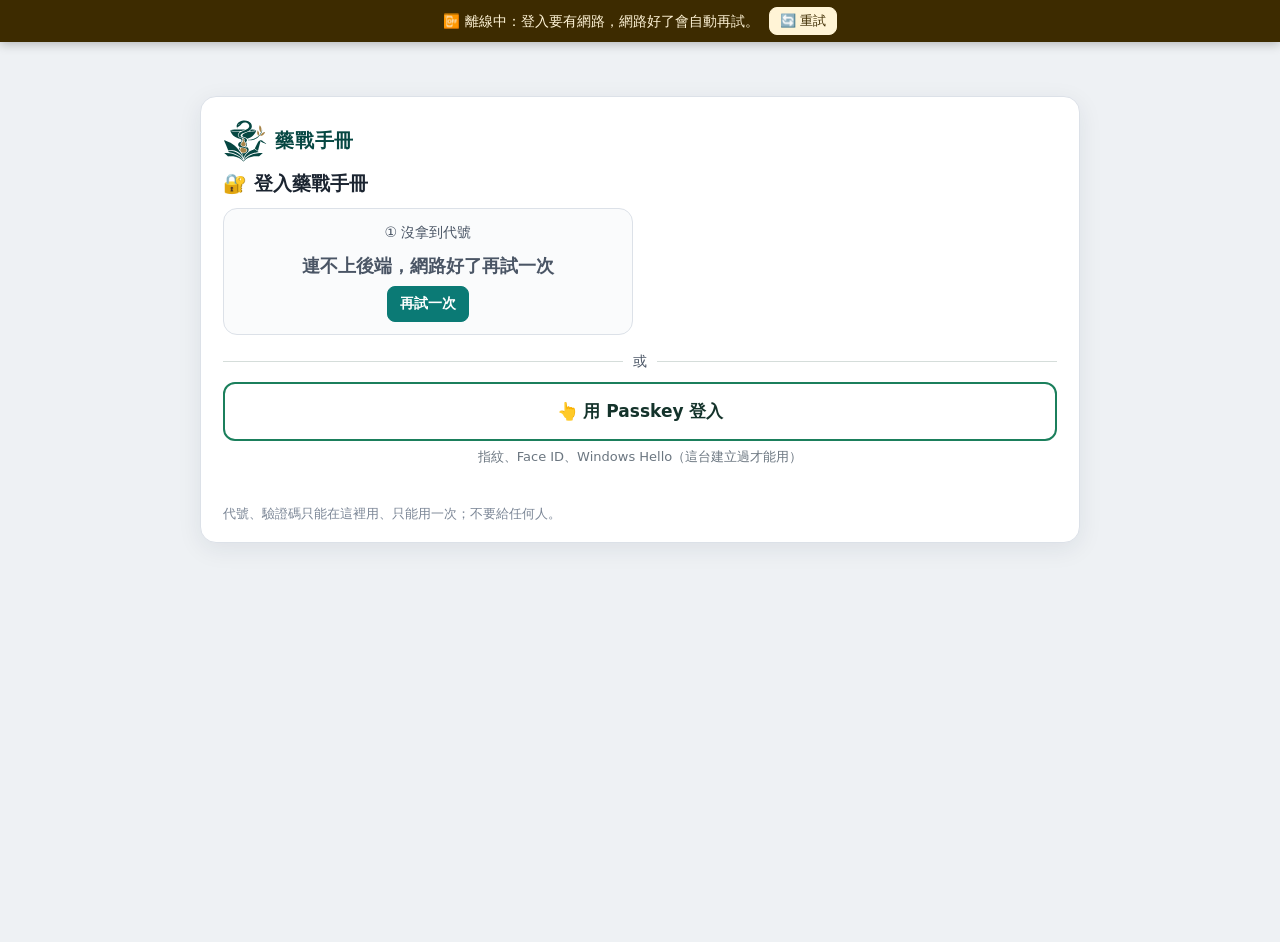
==== commit 033b8f28: "Add files via upload" ====
--- a/index.html
+++ b/index.html
@@ -10,13 +10,13 @@
 <title>藥戰手冊</title>
 <link rel="icon" type="image/png" sizes="64x64" href="[data-uri]">
 <link rel="apple-touch-icon" href="[data-uri]">
-<link rel="stylesheet" href="hb.css?v=7b2b72beb1">
+<link rel="stylesheet" href="hb.css?v=7fec8abec2">
 <style>.hbl{visibility:hidden;animation:hbl 0s linear 15s forwards}@keyframes hbl{to{visibility:visible}}</style>
 </head>
 <body>
 <div id="app" class="app"><div class="scr bootscr"><div class="scr-in ld"><div class="ld-logo"><svg class="lg" aria-hidden="true" xmlns="http://www.w3.org/2000/svg" viewBox="153 123 1009 1009"><path fill="#064742" fill-rule="evenodd" d="M616.0 1094.2C567.2 1033.0 485.4 991.3 389.6 978.9C358.2 974.8 314.9 975.2 281.3 979.7L269.0 981.4L252.3 964.8C231.6 944.3 213.5 928.6 194.2 914.6C189.1 910.8 185.1 907.3 185.3 906.6C186.1 904.2 219.1 903.3 247.0 905.0C327.9 909.9 413.6 931.9 479.5 964.8C516.7 983.3 543.9 1002.2 572.3 1029.2C588.4 1044.4 596.9 1054.1 609.8 1071.4C623.4 1089.7 622.3 1088.5 624.0 1086.8C624.8 1085.9 628.0 1081.8 631.0 1077.5C669.0 1023.6 712.4 986.8 771.3 958.5C803.8 942.8 834.2 932.1 878.0 920.7C930.3 907.0 1006.5 900.1 1054.8 904.7C1062.5 905.4 1062.7 906.9 1055.6 912.0C1037.5 925.1 1003.3 954.7 987.8 970.9C982.4 976.4 977.4 981.0 976.7 981.0C976.0 981.0 969.2 980.1 961.5 979.0C885.2 968.3 802.8 981.1 733.5 1014.4C693.0 1033.8 660.8 1058.0 634.0 1088.9C628.3 1095.6 623.1 1101.0 622.5 1101.0C621.9 1101.0 618.9 1098.0 616.0 1094.2ZM609.0 1047.8C587.8 1021.0 559.6 993.7 533.3 974.6C479.2 935.2 376.1 895.9 298.0 884.9C290.0 883.8 283.1 882.4 282.5 881.9C281.9 881.3 280.3 876.1 278.9 870.2C276.8 861.8 276.5 859.2 277.5 858.2C282.0 853.3 333.9 851.8 359.0 855.8C433.7 867.9 503.3 902.4 553.0 952.0C583.5 982.4 602.9 1011.7 612.4 1041.9C615.9 1053.1 614.8 1055.1 609.0 1047.8ZM631.6 1049.1C630.5 1047.3 635.2 1028.2 641.6 1008.9C654.8 968.6 683.4 927.3 716.8 900.1C722.0 895.9 728.3 890.8 730.8 888.7C738.0 882.9 753.3 872.9 766.5 865.2C777.5 858.9 788.9 852.8 822.5 835.5C829.1 832.1 842.9 824.9 853.3 819.6L872.0 809.8L874.9 811.7C876.4 812.7 883.7 818.1 891.1 823.7C898.5 829.3 908.5 836.9 913.5 840.6C924.0 848.5 952.7 867.8 962.3 873.5C975.8 881.5 976.0 882.4 963.8 883.4C932.9 886.0 876.3 898.3 840.5 910.1C748.5 940.6 681.5 984.5 639.5 1041.8C633.5 1050.0 632.6 1050.8 631.6 1049.1ZM621.2 1008.8C619.5 994.1 615.5 975.6 611.4 962.6C607.6 950.8 594.8 923.3 588.7 913.7C584.1 906.6 584.0 905.6 588.2 906.3C590.0 906.6 595.3 907.6 600.0 908.4C632.7 914.4 669.2 903.6 689.5 881.9C703.1 867.4 709.8 851.4 708.7 836.3C707.8 823.9 702.0 814.3 689.9 805.2C671.3 791.1 643.2 782.6 587.5 774.0C550.8 768.3 528.5 759.7 514.7 745.7C495.7 726.6 495.3 699.6 513.8 675.7C519.8 667.8 528.7 660.6 541.8 653.1C558.0 643.9 595.0 629.6 597.2 631.8C599.1 633.7 592.7 642.3 578.5 657.0C567.2 668.7 563.8 672.9 560.7 679.0C552.7 695.0 552.3 711.1 559.6 725.1C567.6 740.3 582.5 748.5 619.5 758.1C659.3 768.3 681.9 776.6 696.6 786.3C708.6 794.2 709.5 791.7 698.8 780.4C691.1 772.4 681.0 765.5 668.5 759.9C664.4 758.0 661.0 755.9 661.0 755.2C661.0 753.2 666.2 749.1 668.8 749.0C670.1 749.0 675.0 750.6 679.8 752.6C710.9 765.4 730.9 784.0 738.0 806.6C744.7 828.2 739.5 852.9 724.2 872.2C721.0 876.2 709.5 888.0 698.7 898.4C687.8 908.7 676.3 920.7 673.0 924.9C654.3 948.6 640.2 974.3 630.4 1002.2C627.2 1011.5 624.1 1019.0 623.5 1019.0C622.8 1019.0 621.9 1014.8 621.2 1008.8ZM599.1 983.7C555.5 914.2 497.0 868.5 421.5 845.2C374.5 830.7 316.8 829.0 279.7 841.2C273.8 843.1 272.8 843.2 271.6 841.9C270.8 841.1 267.4 833.1 264.0 824.0C236.5 751.5 208.2 684.8 181.5 629.4C176.1 618.1 172.6 609.7 173.0 609.0C173.9 607.5 176.5 608.3 204.5 618.7C298.2 653.6 364.3 689.1 424.0 736.6C446.1 754.3 478.9 787.6 496.9 810.9C499.3 814.0 503.1 818.8 505.4 821.5C510.1 827.1 538.5 864.6 552.6 884.0C569.7 907.4 586.8 934.8 593.2 949.0C602.4 969.3 609.6 994.0 606.2 994.0C605.8 994.0 602.6 989.4 599.1 983.7ZM937.5 843.7C929.8 838.0 918.3 829.5 912.0 824.9C885.0 805.3 882.0 802.8 882.0 800.4C882.0 799.1 884.3 793.6 887.1 788.3C890.0 782.9 895.7 771.8 900.0 763.5C904.2 755.2 910.2 743.8 913.2 738.0C916.3 732.2 925.4 714.7 933.5 699.0C956.2 655.1 966.1 636.7 968.4 634.2C969.5 632.9 978.6 626.6 988.5 620.3C998.4 613.9 1008.5 607.4 1010.9 605.8C1015.6 602.7 1019.6 602.4 1021.3 605.1C1022.1 606.3 1021.7 609.2 1019.8 615.6C1013.3 638.0 1002.9 674.7 999.6 686.5C997.7 693.6 992.9 711.0 989.1 725.0C981.2 753.5 980.3 757.0 966.7 810.0C961.4 830.6 956.6 848.9 956.2 850.5C954.8 855.6 952.4 854.7 937.5 843.7ZM524.0 826.9C520.7 822.4 518.0 817.7 518.0 816.6C518.0 807.5 527.3 787.3 535.6 778.2L540.7 772.5L546.6 773.8C555.8 775.7 556.1 776.6 550.1 784.0C540.4 796.2 534.6 810.3 533.2 825.9C532.8 831.0 532.0 834.5 531.3 834.7C530.6 835.0 527.4 831.4 524.0 826.9ZM681.8 743.8C679.2 742.7 676.9 741.3 676.7 740.6C676.4 740.0 678.0 736.5 680.2 733.0C690.2 716.5 691.3 696.8 683.2 680.5C678.9 671.9 675.0 666.9 661.5 653.0C646.3 637.4 643.5 632.7 643.6 623.5C643.7 619.1 644.4 616.1 646.3 612.3C652.1 601.1 649.1 587.8 638.5 577.5C627.9 567.1 611.5 560.3 569.0 548.5C550.8 543.5 532.2 535.2 523.4 528.2C504.9 513.6 502.5 483.9 518.0 460.8C534.0 436.8 562.9 417.3 611.9 397.3C652.3 380.8 659.7 377.6 673.0 371.2C712.4 352.3 736.1 332.7 747.7 309.6C760.4 284.4 756.2 258.2 736.2 236.8C727.2 227.3 720.2 222.4 706.4 215.8C668.0 197.8 613.1 201.3 589.2 223.5C585.7 226.7 581.7 231.4 580.3 233.9C565.0 260.4 546.7 277.8 516.5 294.4C503.9 301.3 498.0 303.9 488.8 306.4C483.5 307.9 483.0 308.3 482.0 311.8C480.5 317.5 480.9 324.9 483.1 331.0C486.3 339.9 486.4 340.0 484.7 340.0C483.9 340.0 481.1 337.7 478.6 334.9C473.2 328.9 470.0 320.0 470.0 310.8C470.0 306.3 469.4 303.8 467.8 301.2C466.1 298.4 465.5 295.6 465.2 288.9C464.0 264.5 483.0 226.5 507.7 204.0C527.9 185.6 560.9 168.7 591.3 161.0C638.1 149.3 690.3 154.3 732.7 174.5C784.5 199.3 815.0 241.3 815.0 287.9C815.0 342.2 777.4 384.6 702.5 415.0C695.4 417.9 674.0 425.5 655.0 432.0C604.2 449.3 594.4 453.5 579.8 464.2C570.9 470.7 564.8 477.7 560.8 485.8C554.6 498.4 556.8 513.8 566.4 524.8C574.6 534.1 590.5 541.3 620.0 549.0C653.1 557.7 669.0 563.5 681.1 571.6C706.8 588.6 710.1 617.7 689.0 640.4C685.9 643.7 682.8 647.5 682.1 648.7C679.5 653.7 681.2 658.6 688.1 666.6C698.6 678.8 702.3 688.7 702.4 705.0C702.5 720.4 698.3 733.5 690.5 742.9C687.4 746.5 687.9 746.4 681.8 743.8ZM1122.5 688.9C1113.2 685.1 1097.4 678.6 1087.5 674.6C1041.4 655.8 1024.4 648.6 1022.8 647.1C1021.2 645.6 1021.4 644.4 1026.9 626.6C1030.0 616.1 1033.2 607.4 1033.9 607.2C1034.5 607.0 1037.6 608.7 1040.8 611.1C1049.4 617.5 1084.5 645.6 1092.6 652.4C1096.5 655.8 1105.9 663.7 1113.5 670.0C1145.7 696.8 1145.0 696.1 1141.3 695.9C1140.3 695.9 1131.8 692.8 1122.5 688.9ZM578.4 625.9C578.2 625.4 577.8 620.7 577.7 615.3C577.4 602.8 575.1 597.3 567.1 589.7C559.4 582.4 557.9 581.7 535.8 576.1C500.2 567.0 482.4 560.7 457.0 548.1C401.5 520.5 361.6 481.8 337.0 431.5C328.9 415.1 322.2 396.4 323.7 394.9C324.4 394.2 327.8 394.8 334.4 396.9C354.8 403.4 398.2 409.0 452.0 412.0C470.8 413.0 526.3 415.0 537.8 415.0C542.3 415.0 544.0 415.4 544.0 416.4C544.0 417.1 541.2 419.9 537.8 422.6C507.2 446.4 490.9 476.1 494.9 501.1C497.4 516.8 502.8 526.6 514.3 536.1C524.8 544.9 535.2 549.5 568.7 560.0C580.6 563.7 587.7 568.2 593.2 575.5C598.3 582.2 600.1 587.8 600.7 598.5C601.2 607.2 601.1 607.7 597.8 614.0C594.9 619.8 593.9 620.8 589.0 623.2C582.8 626.2 579.2 627.1 578.4 625.9ZM744.0 610.9C727.2 609.8 726.0 609.3 726.0 604.1C726.0 601.9 726.4 599.9 726.9 599.6C727.3 599.3 735.3 598.8 744.6 598.5C785.1 597.0 811.8 592.7 847.0 581.8C868.8 575.1 880.3 570.5 899.1 560.9C968.6 525.4 1017.8 466.4 1041.3 390.0C1043.8 382.0 1046.1 373.6 1046.5 371.2C1047.2 367.0 1049.2 365.6 1050.4 368.6C1051.4 371.3 1051.0 381.1 1049.5 391.5C1044.3 426.1 1027.7 462.5 1001.4 497.2C991.5 510.3 965.8 536.0 951.5 547.1C893.7 592.3 817.0 615.9 744.0 610.9ZM707.9 575.8C701.0 562.9 683.6 551.8 656.5 543.0C616.7 530.2 604.7 523.6 598.0 511.0C595.6 506.5 596.2 496.2 599.2 489.7C607.2 472.6 631.1 458.1 691.7 433.4C699.0 430.4 711.6 424.9 719.7 421.2L734.5 414.3L753.0 413.6C818.1 411.2 875.2 404.6 899.9 396.8C905.5 395.0 909.6 394.2 910.1 394.7C911.4 396.0 905.2 413.4 898.6 427.3C879.0 468.7 844.9 506.0 802.0 533.2C781.7 546.1 761.7 555.6 737.5 563.9C720.6 569.8 718.5 570.8 714.6 574.9C711.1 578.6 709.5 578.8 707.9 575.8ZM482.5 398.9C413.9 396.8 342.0 390.1 326.2 384.2C320.7 382.1 319.5 379.1 323.2 376.6C332.6 370.4 387.4 365.6 477.0 363.0C529.8 361.5 662.0 361.7 662.0 363.3C662.0 364.7 646.4 371.8 622.9 381.0C614.4 384.3 600.5 390.0 592.0 393.5L576.5 400.0L541.5 399.8C522.2 399.8 495.7 399.3 482.5 398.9ZM768.4 396.9C767.6 395.6 767.3 396.0 778.0 387.9C782.7 384.4 790.5 377.7 795.3 373.1L804.2 364.6L811.3 364.8C846.8 366.0 890.1 370.4 904.9 374.4C919.1 378.3 915.2 383.7 896.0 387.0C892.4 387.6 887.0 388.5 884.0 389.0C869.2 391.6 854.1 393.1 813.0 396.0C781.7 398.3 769.4 398.5 768.4 396.9ZM522.3 250.1C526.1 246.6 528.8 241.2 529.2 236.4C529.5 233.0 529.2 232.5 527.3 232.2C524.7 231.8 516.3 236.0 513.3 239.2C508.5 244.4 505.2 256.2 508.2 257.3C510.0 257.9 518.9 253.4 522.3 250.1Z"/><path fill="#A78448" fill-rule="evenodd" d="M604.1 897.9C590.4 895.2 578.3 889.0 568.1 879.4C541.0 853.9 540.2 813.4 566.3 786.7L573.0 779.7L579.8 780.3C591.1 781.4 629.7 788.6 641.8 791.9C664.9 798.2 679.6 805.4 688.0 814.6C693.7 820.8 695.0 824.4 695.0 834.3C695.0 864.8 672.4 890.5 639.4 897.5C631.9 899.1 611.4 899.3 604.1 897.9ZM633.0 752.4C630.0 751.6 624.6 750.6 621.0 750.0C589.5 744.9 572.0 731.2 568.8 709.2C567.7 701.9 567.8 700.5 569.9 692.9C573.0 681.2 575.4 677.6 591.0 661.5C608.9 642.9 611.7 637.3 614.0 614.4C615.6 598.4 612.6 585.0 605.0 574.8C603.4 572.5 602.0 570.2 602.0 569.8C602.0 566.6 616.9 573.5 624.5 580.2C627.1 582.5 630.2 586.7 632.1 590.5C635.6 597.7 635.7 600.8 632.5 615.0C628.9 631.3 633.3 642.6 649.6 658.7C667.5 676.5 672.1 683.7 674.1 697.5C676.7 715.0 667.9 733.3 652.2 743.0C649.6 744.6 645.8 747.7 643.8 750.0C641.8 752.2 639.8 754.0 639.3 753.9C638.9 753.8 636.0 753.2 633.0 752.4ZM1002.6 511.2C1002.3 510.8 1003.9 508.4 1006.0 505.9C1008.1 503.4 1014.1 495.3 1019.4 487.9C1036.1 464.5 1037.3 462.8 1045.5 454.6C1062.4 437.4 1085.7 426.1 1109.1 423.4C1116.6 422.6 1116.9 423.4 1113.5 433.6C1102.0 467.5 1082.6 489.4 1053.6 501.2C1036.4 508.3 1004.6 514.5 1002.6 511.2ZM961.3 508.2C959.7 507.0 950.2 489.9 946.4 481.2C939.6 465.4 937.7 455.6 937.6 437.5C937.6 421.1 938.6 413.5 943.1 396.8C946.3 385.0 946.6 385.0 957.3 396.1C972.0 411.3 978.5 424.4 981.2 444.0C983.4 460.6 979.2 480.1 969.4 499.1C965.0 507.6 963.3 509.5 961.3 508.2ZM1014.8 420.2C999.8 399.1 990.2 379.0 984.8 357.0C982.8 348.7 982.5 345.1 982.5 328.0C982.6 310.2 982.8 307.5 985.3 297.5C989.7 279.8 994.3 265.8 995.8 265.2C998.8 264.1 1012.5 282.3 1021.5 299.2C1036.6 327.6 1039.4 359.7 1029.9 397.5C1027.6 406.8 1022.4 421.9 1020.8 423.7C1019.1 425.7 1018.4 425.3 1014.8 420.2Z"/></svg></div><div class="ld-name">藥戰手冊</div><div class="bk" aria-hidden="true"><i class="bk-c"></i><i class="bk-l"></i><i class="bk-r"></i><i class="bk-p"></i><i class="bk-p"></i><i class="bk-p"></i></div><div class="ldbar" id="ldBar" role="progressbar" aria-label="載入進度" aria-valuemin="0" aria-valuemax="100"><i id="ldFill" class="pre"></i></div><p class="muted ldtx" id="bootMsg" role="status" aria-live="polite">載入網頁…</p><p class="muted hbl">還在載入…等太久的話：重新整理這一頁（LINE 裡是下面那排的 ↻）；還是不行，改用 Safari 或 Chrome 打開。</p><noscript><p>要開啟 JavaScript 才能看。</p></noscript></div></div></div>
 <script src="cfg.js" defer></script>
-<script src="hb3d.js?v=7b2b72beb1" defer></script>
-<script src="hb.js?v=7b2b72beb1" defer></script>
+<script src="hb3d.js?v=7fec8abec2" defer></script>
+<script src="hb.js?v=7fec8abec2" defer></script>
 </body>
 </html>
--- a/hb.css
+++ b/hb.css
@@ -2664,3 +2664,10 @@
 .abzh{display:flex;flex-wrap:wrap;gap:4px;align-items:baseline;margin-bottom:6px}
 .abzk{display:inline-block;padding:2px 8px;border-radius:8px;background:#fde2dd;color:#a3321f;font-size:12px;font-weight:700}
 @media (prefers-color-scheme:dark){.abz{--abz-bg:#3a2320;--abz-bd:#7a3a30}.abzk{background:#5a2a24;color:#ffc9bf}}
+/* 分支 Passkey */
+.pkbox{margin-top:6px}.pkor{display:flex;align-items:center;gap:10px;color:var(--ink2,#6B7680);font-size:14px;margin:16px 0 10px}.pkor:before,.pkor:after{content:"";flex:1;border-top:1px solid #D5DDDA}
+.pkbtn{display:flex;align-items:center;justify-content:center;gap:10px;width:100%;padding:14px;border-radius:12px;border:2px solid #1B7F5C;background:#fff;color:#14332B;font:inherit;font-size:17px;font-weight:800;cursor:pointer;min-height:52px}
+.pkbtn:disabled{opacity:.6;cursor:default}.pknote{font-size:13px;color:#6B7680;margin-top:6px;text-align:center}.pkm{text-align:center}
+.pkban{position:fixed;left:50%;bottom:calc(84px + env(safe-area-inset-bottom,0px));transform:translateX(-50%);z-index:80;display:flex;flex-wrap:wrap;gap:10px;align-items:center;background:#E8F6EE;border:1px solid #9FD3B6;border-radius:14px;padding:12px 14px;width:min(760px,calc(100vw - 32px));box-sizing:border-box;box-shadow:0 8px 24px rgba(0,0,0,.25);font-size:15px;color:#14332B}
+.pkban b{font-size:16px}.pkban .sp{flex:1 1 260px;min-width:0}.pkb1{background:#1B7F5C;color:#fff;border:0;border-radius:10px;padding:10px 16px;font:inherit;font-weight:800;cursor:pointer}.pkb2{background:#fff;border:1px solid #C9D2CF;border-radius:10px;padding:10px 14px;font:inherit;cursor:pointer}
+.pkrow{display:inline-flex;gap:6px;align-items:center;margin:4px 0 0}.pktag{display:inline-block;background:#EEF3FF;color:#1D4ED8;border-radius:999px;padding:2px 10px;font-size:12px;font-weight:700}
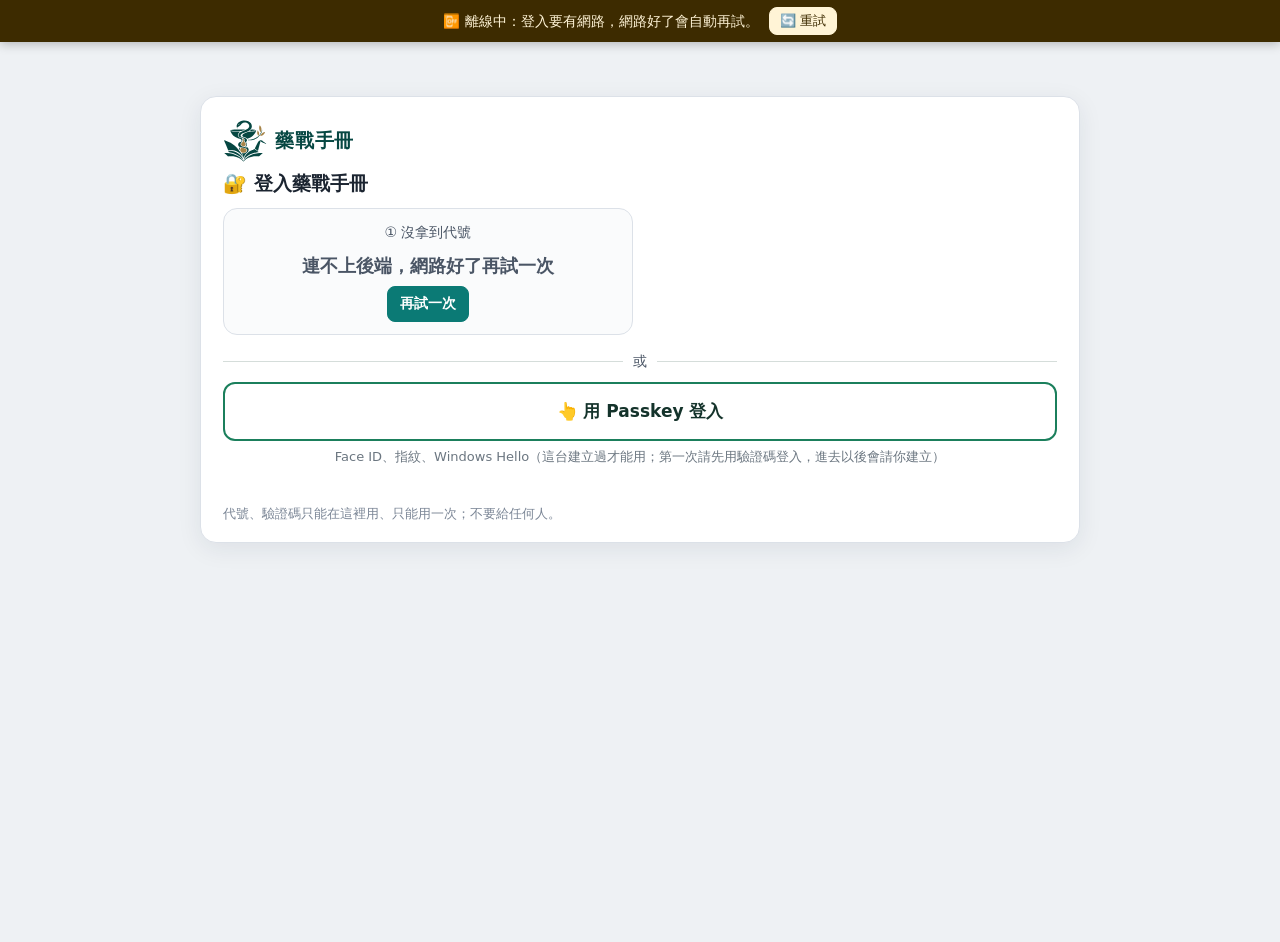
==== commit af2df934: "Add files via upload" ====
--- a/index.html
+++ b/index.html
@@ -10,13 +10,13 @@
 <title>藥戰手冊</title>
 <link rel="icon" type="image/png" sizes="64x64" href="[data-uri]">
 <link rel="apple-touch-icon" href="[data-uri]">
-<link rel="stylesheet" href="hb.css?v=7fec8abec2">
+<link rel="stylesheet" href="hb.css?v=c5853758e8">
 <style>.hbl{visibility:hidden;animation:hbl 0s linear 15s forwards}@keyframes hbl{to{visibility:visible}}</style>
 </head>
 <body>
 <div id="app" class="app"><div class="scr bootscr"><div class="scr-in ld"><div class="ld-logo"><svg class="lg" aria-hidden="true" xmlns="http://www.w3.org/2000/svg" viewBox="153 123 1009 1009"><path fill="#064742" fill-rule="evenodd" d="M616.0 1094.2C567.2 1033.0 485.4 991.3 389.6 978.9C358.2 974.8 314.9 975.2 281.3 979.7L269.0 981.4L252.3 964.8C231.6 944.3 213.5 928.6 194.2 914.6C189.1 910.8 185.1 907.3 185.3 906.6C186.1 904.2 219.1 903.3 247.0 905.0C327.9 909.9 413.6 931.9 479.5 964.8C516.7 983.3 543.9 1002.2 572.3 1029.2C588.4 1044.4 596.9 1054.1 609.8 1071.4C623.4 1089.7 622.3 1088.5 624.0 1086.8C624.8 1085.9 628.0 1081.8 631.0 1077.5C669.0 1023.6 712.4 986.8 771.3 958.5C803.8 942.8 834.2 932.1 878.0 920.7C930.3 907.0 1006.5 900.1 1054.8 904.7C1062.5 905.4 1062.7 906.9 1055.6 912.0C1037.5 925.1 1003.3 954.7 987.8 970.9C982.4 976.4 977.4 981.0 976.7 981.0C976.0 981.0 969.2 980.1 961.5 979.0C885.2 968.3 802.8 981.1 733.5 1014.4C693.0 1033.8 660.8 1058.0 634.0 1088.9C628.3 1095.6 623.1 1101.0 622.5 1101.0C621.9 1101.0 618.9 1098.0 616.0 1094.2ZM609.0 1047.8C587.8 1021.0 559.6 993.7 533.3 974.6C479.2 935.2 376.1 895.9 298.0 884.9C290.0 883.8 283.1 882.4 282.5 881.9C281.9 881.3 280.3 876.1 278.9 870.2C276.8 861.8 276.5 859.2 277.5 858.2C282.0 853.3 333.9 851.8 359.0 855.8C433.7 867.9 503.3 902.4 553.0 952.0C583.5 982.4 602.9 1011.7 612.4 1041.9C615.9 1053.1 614.8 1055.1 609.0 1047.8ZM631.6 1049.1C630.5 1047.3 635.2 1028.2 641.6 1008.9C654.8 968.6 683.4 927.3 716.8 900.1C722.0 895.9 728.3 890.8 730.8 888.7C738.0 882.9 753.3 872.9 766.5 865.2C777.5 858.9 788.9 852.8 822.5 835.5C829.1 832.1 842.9 824.9 853.3 819.6L872.0 809.8L874.9 811.7C876.4 812.7 883.7 818.1 891.1 823.7C898.5 829.3 908.5 836.9 913.5 840.6C924.0 848.5 952.7 867.8 962.3 873.5C975.8 881.5 976.0 882.4 963.8 883.4C932.9 886.0 876.3 898.3 840.5 910.1C748.5 940.6 681.5 984.5 639.5 1041.8C633.5 1050.0 632.6 1050.8 631.6 1049.1ZM621.2 1008.8C619.5 994.1 615.5 975.6 611.4 962.6C607.6 950.8 594.8 923.3 588.7 913.7C584.1 906.6 584.0 905.6 588.2 906.3C590.0 906.6 595.3 907.6 600.0 908.4C632.7 914.4 669.2 903.6 689.5 881.9C703.1 867.4 709.8 851.4 708.7 836.3C707.8 823.9 702.0 814.3 689.9 805.2C671.3 791.1 643.2 782.6 587.5 774.0C550.8 768.3 528.5 759.7 514.7 745.7C495.7 726.6 495.3 699.6 513.8 675.7C519.8 667.8 528.7 660.6 541.8 653.1C558.0 643.9 595.0 629.6 597.2 631.8C599.1 633.7 592.7 642.3 578.5 657.0C567.2 668.7 563.8 672.9 560.7 679.0C552.7 695.0 552.3 711.1 559.6 725.1C567.6 740.3 582.5 748.5 619.5 758.1C659.3 768.3 681.9 776.6 696.6 786.3C708.6 794.2 709.5 791.7 698.8 780.4C691.1 772.4 681.0 765.5 668.5 759.9C664.4 758.0 661.0 755.9 661.0 755.2C661.0 753.2 666.2 749.1 668.8 749.0C670.1 749.0 675.0 750.6 679.8 752.6C710.9 765.4 730.9 784.0 738.0 806.6C744.7 828.2 739.5 852.9 724.2 872.2C721.0 876.2 709.5 888.0 698.7 898.4C687.8 908.7 676.3 920.7 673.0 924.9C654.3 948.6 640.2 974.3 630.4 1002.2C627.2 1011.5 624.1 1019.0 623.5 1019.0C622.8 1019.0 621.9 1014.8 621.2 1008.8ZM599.1 983.7C555.5 914.2 497.0 868.5 421.5 845.2C374.5 830.7 316.8 829.0 279.7 841.2C273.8 843.1 272.8 843.2 271.6 841.9C270.8 841.1 267.4 833.1 264.0 824.0C236.5 751.5 208.2 684.8 181.5 629.4C176.1 618.1 172.6 609.7 173.0 609.0C173.9 607.5 176.5 608.3 204.5 618.7C298.2 653.6 364.3 689.1 424.0 736.6C446.1 754.3 478.9 787.6 496.9 810.9C499.3 814.0 503.1 818.8 505.4 821.5C510.1 827.1 538.5 864.6 552.6 884.0C569.7 907.4 586.8 934.8 593.2 949.0C602.4 969.3 609.6 994.0 606.2 994.0C605.8 994.0 602.6 989.4 599.1 983.7ZM937.5 843.7C929.8 838.0 918.3 829.5 912.0 824.9C885.0 805.3 882.0 802.8 882.0 800.4C882.0 799.1 884.3 793.6 887.1 788.3C890.0 782.9 895.7 771.8 900.0 763.5C904.2 755.2 910.2 743.8 913.2 738.0C916.3 732.2 925.4 714.7 933.5 699.0C956.2 655.1 966.1 636.7 968.4 634.2C969.5 632.9 978.6 626.6 988.5 620.3C998.4 613.9 1008.5 607.4 1010.9 605.8C1015.6 602.7 1019.6 602.4 1021.3 605.1C1022.1 606.3 1021.7 609.2 1019.8 615.6C1013.3 638.0 1002.9 674.7 999.6 686.5C997.7 693.6 992.9 711.0 989.1 725.0C981.2 753.5 980.3 757.0 966.7 810.0C961.4 830.6 956.6 848.9 956.2 850.5C954.8 855.6 952.4 854.7 937.5 843.7ZM524.0 826.9C520.7 822.4 518.0 817.7 518.0 816.6C518.0 807.5 527.3 787.3 535.6 778.2L540.7 772.5L546.6 773.8C555.8 775.7 556.1 776.6 550.1 784.0C540.4 796.2 534.6 810.3 533.2 825.9C532.8 831.0 532.0 834.5 531.3 834.7C530.6 835.0 527.4 831.4 524.0 826.9ZM681.8 743.8C679.2 742.7 676.9 741.3 676.7 740.6C676.4 740.0 678.0 736.5 680.2 733.0C690.2 716.5 691.3 696.8 683.2 680.5C678.9 671.9 675.0 666.9 661.5 653.0C646.3 637.4 643.5 632.7 643.6 623.5C643.7 619.1 644.4 616.1 646.3 612.3C652.1 601.1 649.1 587.8 638.5 577.5C627.9 567.1 611.5 560.3 569.0 548.5C550.8 543.5 532.2 535.2 523.4 528.2C504.9 513.6 502.5 483.9 518.0 460.8C534.0 436.8 562.9 417.3 611.9 397.3C652.3 380.8 659.7 377.6 673.0 371.2C712.4 352.3 736.1 332.7 747.7 309.6C760.4 284.4 756.2 258.2 736.2 236.8C727.2 227.3 720.2 222.4 706.4 215.8C668.0 197.8 613.1 201.3 589.2 223.5C585.7 226.7 581.7 231.4 580.3 233.9C565.0 260.4 546.7 277.8 516.5 294.4C503.9 301.3 498.0 303.9 488.8 306.4C483.5 307.9 483.0 308.3 482.0 311.8C480.5 317.5 480.9 324.9 483.1 331.0C486.3 339.9 486.4 340.0 484.7 340.0C483.9 340.0 481.1 337.7 478.6 334.9C473.2 328.9 470.0 320.0 470.0 310.8C470.0 306.3 469.4 303.8 467.8 301.2C466.1 298.4 465.5 295.6 465.2 288.9C464.0 264.5 483.0 226.5 507.7 204.0C527.9 185.6 560.9 168.7 591.3 161.0C638.1 149.3 690.3 154.3 732.7 174.5C784.5 199.3 815.0 241.3 815.0 287.9C815.0 342.2 777.4 384.6 702.5 415.0C695.4 417.9 674.0 425.5 655.0 432.0C604.2 449.3 594.4 453.5 579.8 464.2C570.9 470.7 564.8 477.7 560.8 485.8C554.6 498.4 556.8 513.8 566.4 524.8C574.6 534.1 590.5 541.3 620.0 549.0C653.1 557.7 669.0 563.5 681.1 571.6C706.8 588.6 710.1 617.7 689.0 640.4C685.9 643.7 682.8 647.5 682.1 648.7C679.5 653.7 681.2 658.6 688.1 666.6C698.6 678.8 702.3 688.7 702.4 705.0C702.5 720.4 698.3 733.5 690.5 742.9C687.4 746.5 687.9 746.4 681.8 743.8ZM1122.5 688.9C1113.2 685.1 1097.4 678.6 1087.5 674.6C1041.4 655.8 1024.4 648.6 1022.8 647.1C1021.2 645.6 1021.4 644.4 1026.9 626.6C1030.0 616.1 1033.2 607.4 1033.9 607.2C1034.5 607.0 1037.6 608.7 1040.8 611.1C1049.4 617.5 1084.5 645.6 1092.6 652.4C1096.5 655.8 1105.9 663.7 1113.5 670.0C1145.7 696.8 1145.0 696.1 1141.3 695.9C1140.3 695.9 1131.8 692.8 1122.5 688.9ZM578.4 625.9C578.2 625.4 577.8 620.7 577.7 615.3C577.4 602.8 575.1 597.3 567.1 589.7C559.4 582.4 557.9 581.7 535.8 576.1C500.2 567.0 482.4 560.7 457.0 548.1C401.5 520.5 361.6 481.8 337.0 431.5C328.9 415.1 322.2 396.4 323.7 394.9C324.4 394.2 327.8 394.8 334.4 396.9C354.8 403.4 398.2 409.0 452.0 412.0C470.8 413.0 526.3 415.0 537.8 415.0C542.3 415.0 544.0 415.4 544.0 416.4C544.0 417.1 541.2 419.9 537.8 422.6C507.2 446.4 490.9 476.1 494.9 501.1C497.4 516.8 502.8 526.6 514.3 536.1C524.8 544.9 535.2 549.5 568.7 560.0C580.6 563.7 587.7 568.2 593.2 575.5C598.3 582.2 600.1 587.8 600.7 598.5C601.2 607.2 601.1 607.7 597.8 614.0C594.9 619.8 593.9 620.8 589.0 623.2C582.8 626.2 579.2 627.1 578.4 625.9ZM744.0 610.9C727.2 609.8 726.0 609.3 726.0 604.1C726.0 601.9 726.4 599.9 726.9 599.6C727.3 599.3 735.3 598.8 744.6 598.5C785.1 597.0 811.8 592.7 847.0 581.8C868.8 575.1 880.3 570.5 899.1 560.9C968.6 525.4 1017.8 466.4 1041.3 390.0C1043.8 382.0 1046.1 373.6 1046.5 371.2C1047.2 367.0 1049.2 365.6 1050.4 368.6C1051.4 371.3 1051.0 381.1 1049.5 391.5C1044.3 426.1 1027.7 462.5 1001.4 497.2C991.5 510.3 965.8 536.0 951.5 547.1C893.7 592.3 817.0 615.9 744.0 610.9ZM707.9 575.8C701.0 562.9 683.6 551.8 656.5 543.0C616.7 530.2 604.7 523.6 598.0 511.0C595.6 506.5 596.2 496.2 599.2 489.7C607.2 472.6 631.1 458.1 691.7 433.4C699.0 430.4 711.6 424.9 719.7 421.2L734.5 414.3L753.0 413.6C818.1 411.2 875.2 404.6 899.9 396.8C905.5 395.0 909.6 394.2 910.1 394.7C911.4 396.0 905.2 413.4 898.6 427.3C879.0 468.7 844.9 506.0 802.0 533.2C781.7 546.1 761.7 555.6 737.5 563.9C720.6 569.8 718.5 570.8 714.6 574.9C711.1 578.6 709.5 578.8 707.9 575.8ZM482.5 398.9C413.9 396.8 342.0 390.1 326.2 384.2C320.7 382.1 319.5 379.1 323.2 376.6C332.6 370.4 387.4 365.6 477.0 363.0C529.8 361.5 662.0 361.7 662.0 363.3C662.0 364.7 646.4 371.8 622.9 381.0C614.4 384.3 600.5 390.0 592.0 393.5L576.5 400.0L541.5 399.8C522.2 399.8 495.7 399.3 482.5 398.9ZM768.4 396.9C767.6 395.6 767.3 396.0 778.0 387.9C782.7 384.4 790.5 377.7 795.3 373.1L804.2 364.6L811.3 364.8C846.8 366.0 890.1 370.4 904.9 374.4C919.1 378.3 915.2 383.7 896.0 387.0C892.4 387.6 887.0 388.5 884.0 389.0C869.2 391.6 854.1 393.1 813.0 396.0C781.7 398.3 769.4 398.5 768.4 396.9ZM522.3 250.1C526.1 246.6 528.8 241.2 529.2 236.4C529.5 233.0 529.2 232.5 527.3 232.2C524.7 231.8 516.3 236.0 513.3 239.2C508.5 244.4 505.2 256.2 508.2 257.3C510.0 257.9 518.9 253.4 522.3 250.1Z"/><path fill="#A78448" fill-rule="evenodd" d="M604.1 897.9C590.4 895.2 578.3 889.0 568.1 879.4C541.0 853.9 540.2 813.4 566.3 786.7L573.0 779.7L579.8 780.3C591.1 781.4 629.7 788.6 641.8 791.9C664.9 798.2 679.6 805.4 688.0 814.6C693.7 820.8 695.0 824.4 695.0 834.3C695.0 864.8 672.4 890.5 639.4 897.5C631.9 899.1 611.4 899.3 604.1 897.9ZM633.0 752.4C630.0 751.6 624.6 750.6 621.0 750.0C589.5 744.9 572.0 731.2 568.8 709.2C567.7 701.9 567.8 700.5 569.9 692.9C573.0 681.2 575.4 677.6 591.0 661.5C608.9 642.9 611.7 637.3 614.0 614.4C615.6 598.4 612.6 585.0 605.0 574.8C603.4 572.5 602.0 570.2 602.0 569.8C602.0 566.6 616.9 573.5 624.5 580.2C627.1 582.5 630.2 586.7 632.1 590.5C635.6 597.7 635.7 600.8 632.5 615.0C628.9 631.3 633.3 642.6 649.6 658.7C667.5 676.5 672.1 683.7 674.1 697.5C676.7 715.0 667.9 733.3 652.2 743.0C649.6 744.6 645.8 747.7 643.8 750.0C641.8 752.2 639.8 754.0 639.3 753.9C638.9 753.8 636.0 753.2 633.0 752.4ZM1002.6 511.2C1002.3 510.8 1003.9 508.4 1006.0 505.9C1008.1 503.4 1014.1 495.3 1019.4 487.9C1036.1 464.5 1037.3 462.8 1045.5 454.6C1062.4 437.4 1085.7 426.1 1109.1 423.4C1116.6 422.6 1116.9 423.4 1113.5 433.6C1102.0 467.5 1082.6 489.4 1053.6 501.2C1036.4 508.3 1004.6 514.5 1002.6 511.2ZM961.3 508.2C959.7 507.0 950.2 489.9 946.4 481.2C939.6 465.4 937.7 455.6 937.6 437.5C937.6 421.1 938.6 413.5 943.1 396.8C946.3 385.0 946.6 385.0 957.3 396.1C972.0 411.3 978.5 424.4 981.2 444.0C983.4 460.6 979.2 480.1 969.4 499.1C965.0 507.6 963.3 509.5 961.3 508.2ZM1014.8 420.2C999.8 399.1 990.2 379.0 984.8 357.0C982.8 348.7 982.5 345.1 982.5 328.0C982.6 310.2 982.8 307.5 985.3 297.5C989.7 279.8 994.3 265.8 995.8 265.2C998.8 264.1 1012.5 282.3 1021.5 299.2C1036.6 327.6 1039.4 359.7 1029.9 397.5C1027.6 406.8 1022.4 421.9 1020.8 423.7C1019.1 425.7 1018.4 425.3 1014.8 420.2Z"/></svg></div><div class="ld-name">藥戰手冊</div><div class="bk" aria-hidden="true"><i class="bk-c"></i><i class="bk-l"></i><i class="bk-r"></i><i class="bk-p"></i><i class="bk-p"></i><i class="bk-p"></i></div><div class="ldbar" id="ldBar" role="progressbar" aria-label="載入進度" aria-valuemin="0" aria-valuemax="100"><i id="ldFill" class="pre"></i></div><p class="muted ldtx" id="bootMsg" role="status" aria-live="polite">載入網頁…</p><p class="muted hbl">還在載入…等太久的話：重新整理這一頁（LINE 裡是下面那排的 ↻）；還是不行，改用 Safari 或 Chrome 打開。</p><noscript><p>要開啟 JavaScript 才能看。</p></noscript></div></div></div>
 <script src="cfg.js" defer></script>
-<script src="hb3d.js?v=7fec8abec2" defer></script>
-<script src="hb.js?v=7fec8abec2" defer></script>
+<script src="hb3d.js?v=c5853758e8" defer></script>
+<script src="hb.js?v=c5853758e8" defer></script>
 </body>
 </html>
--- a/hb.css
+++ b/hb.css
@@ -2671,3 +2671,8 @@
 .pkban{position:fixed;left:50%;bottom:calc(84px + env(safe-area-inset-bottom,0px));transform:translateX(-50%);z-index:80;display:flex;flex-wrap:wrap;gap:10px;align-items:center;background:#E8F6EE;border:1px solid #9FD3B6;border-radius:14px;padding:12px 14px;width:min(760px,calc(100vw - 32px));box-sizing:border-box;box-shadow:0 8px 24px rgba(0,0,0,.25);font-size:15px;color:#14332B}
 .pkban b{font-size:16px}.pkban .sp{flex:1 1 260px;min-width:0}.pkb1{background:#1B7F5C;color:#fff;border:0;border-radius:10px;padding:10px 16px;font:inherit;font-weight:800;cursor:pointer}.pkb2{background:#fff;border:1px solid #C9D2CF;border-radius:10px;padding:10px 14px;font:inherit;cursor:pointer}
 .pkrow{display:inline-flex;gap:6px;align-items:center;margin:4px 0 0}.pktag{display:inline-block;background:#EEF3FF;color:#1D4ED8;border-radius:999px;padding:2px 10px;font-size:12px;font-weight:700}
+/* 分支 Passkey PK-2：大視窗 */
+.pkmod{position:fixed;inset:0;background:rgba(10,20,18,.55);display:grid;place-items:center;z-index:95;padding:16px;box-sizing:border-box}
+.pkin{background:#fff;border-radius:18px;padding:22px;max-width:420px;width:100%;box-sizing:border-box;box-shadow:0 18px 40px rgba(0,0,0,.4);text-align:center;color:#14332B}
+.pkin big{display:block;font-size:52px;margin:4px 0;line-height:1.1}.pkin h3{margin:6px 0 8px;font-size:21px;text-wrap:balance}.pkin p{margin:0 0 14px;color:#4A5565;font-size:15px;line-height:1.6}
+.pkin .pkb1{display:block;width:100%;padding:14px;font-size:17px;margin-bottom:8px;border-radius:12px}.pkin .pkb2{display:block;width:100%;padding:12px;font-size:15px;border-radius:12px}.pkin .pkm{margin-top:8px}
